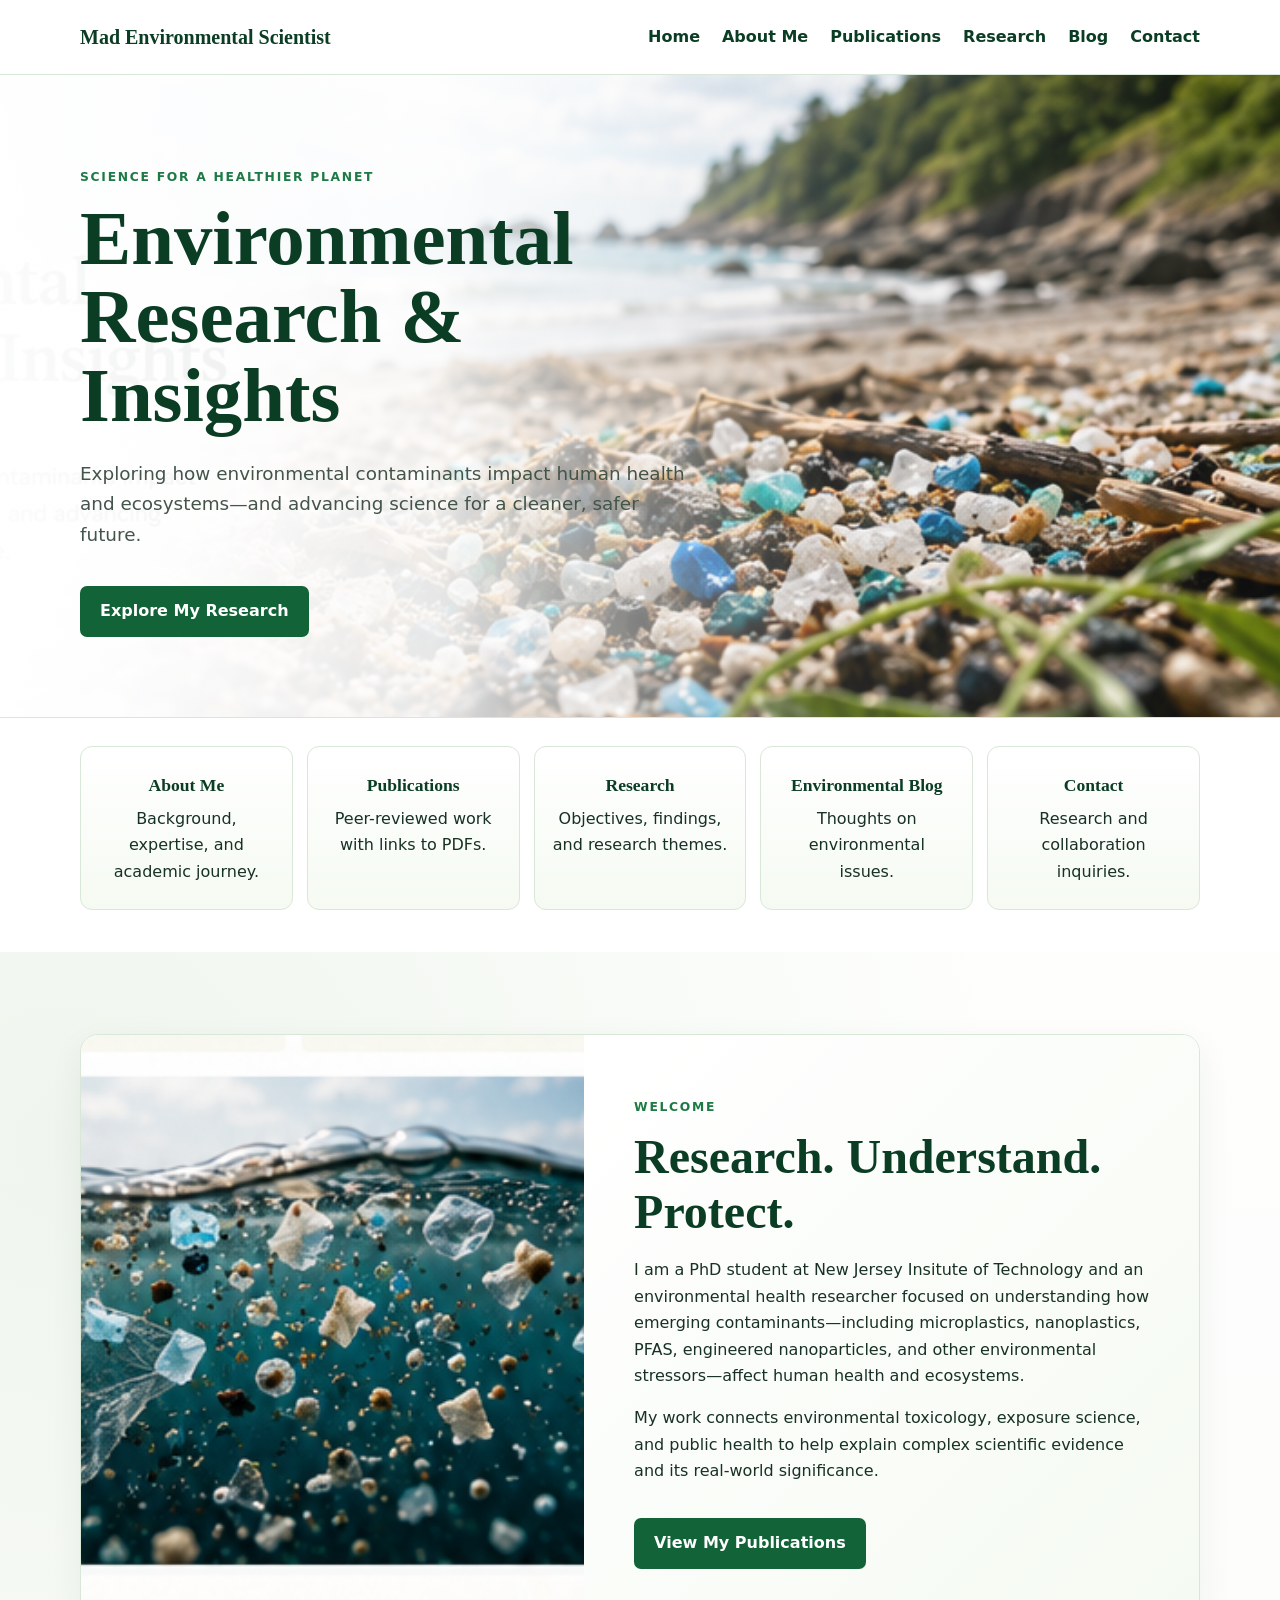
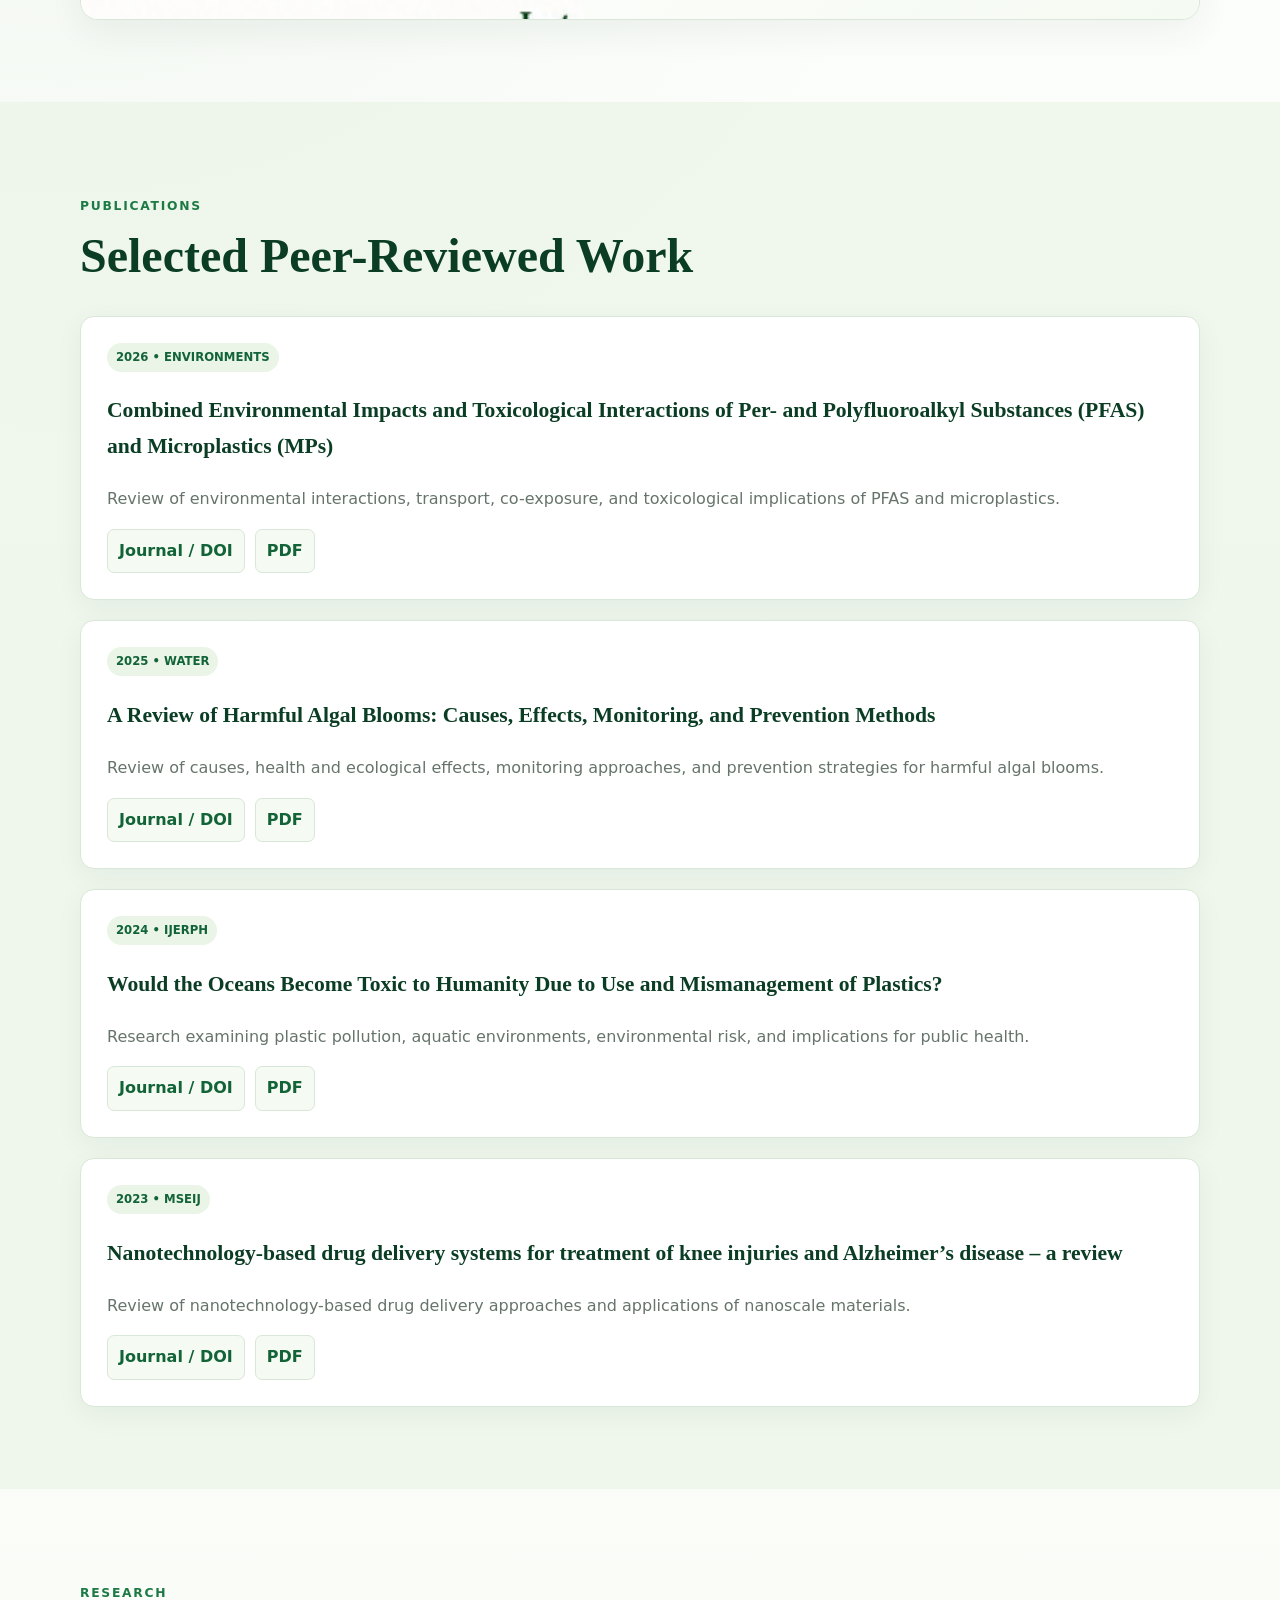
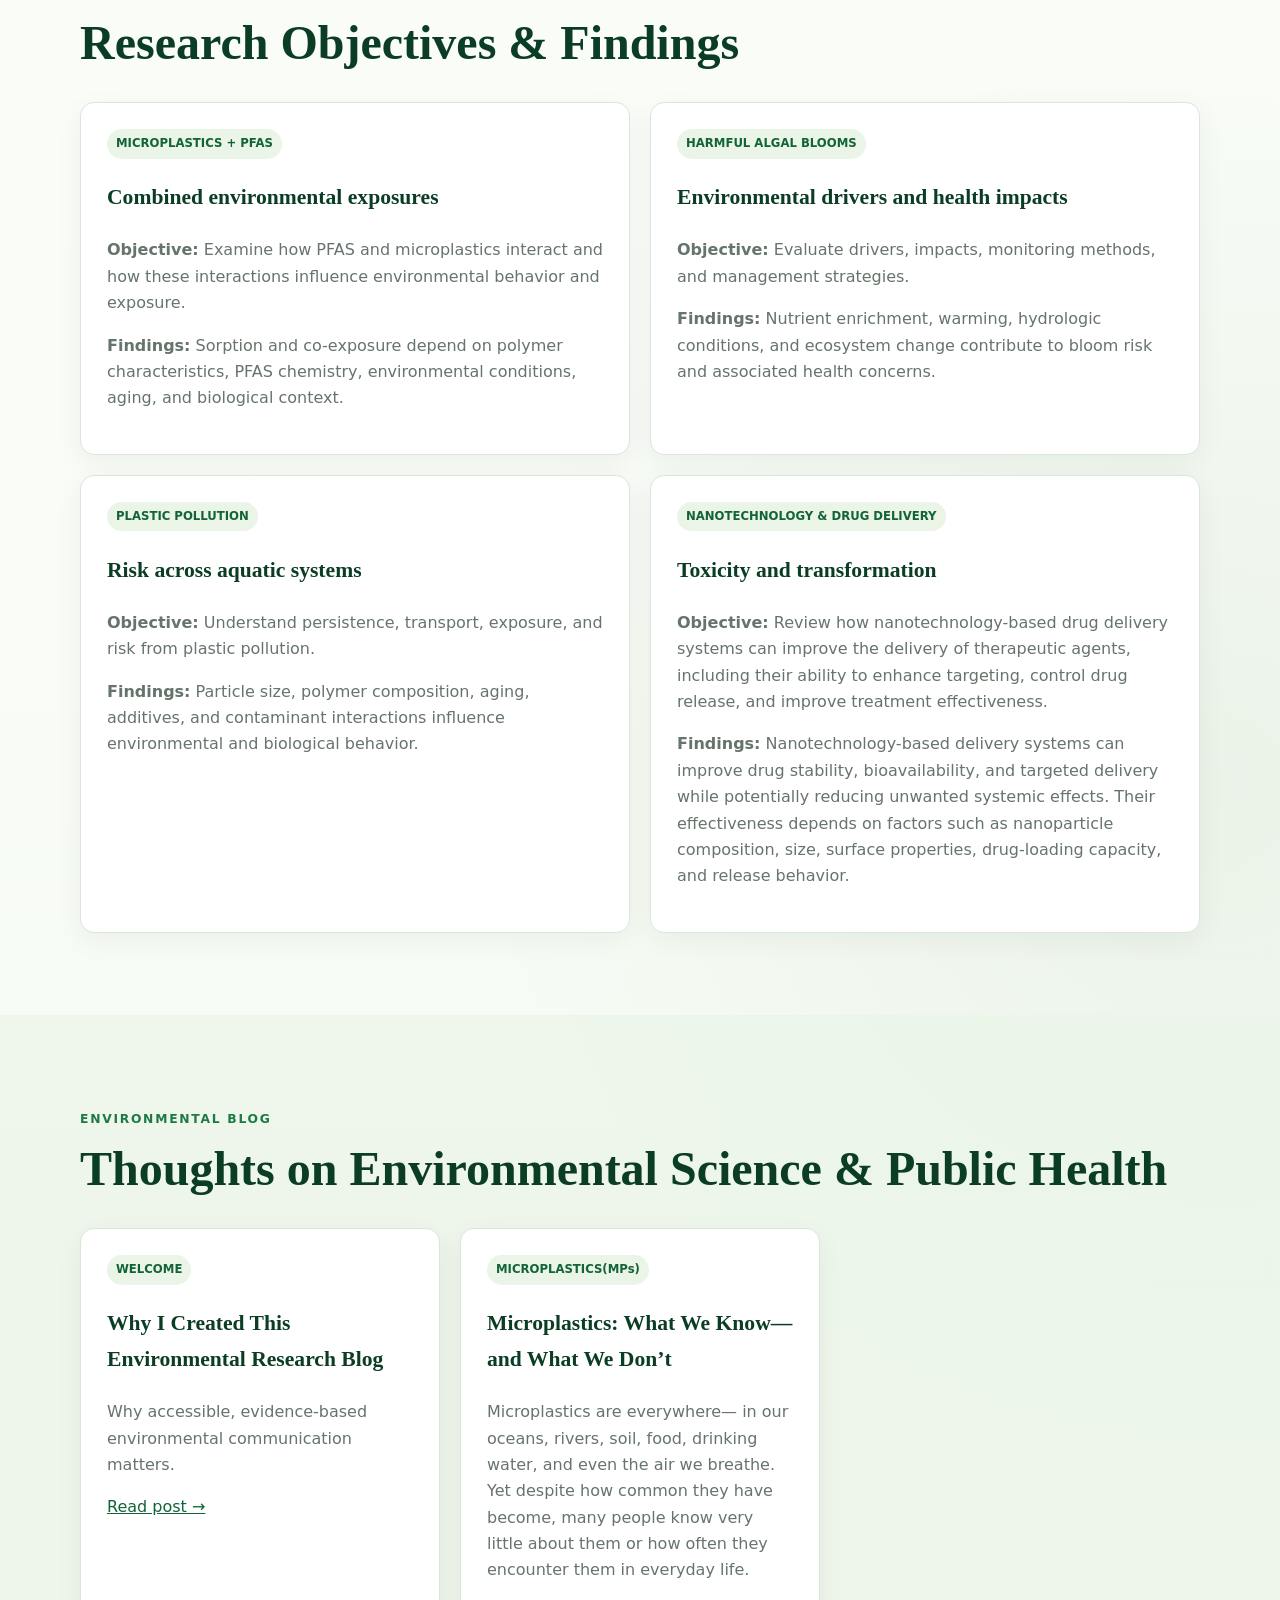
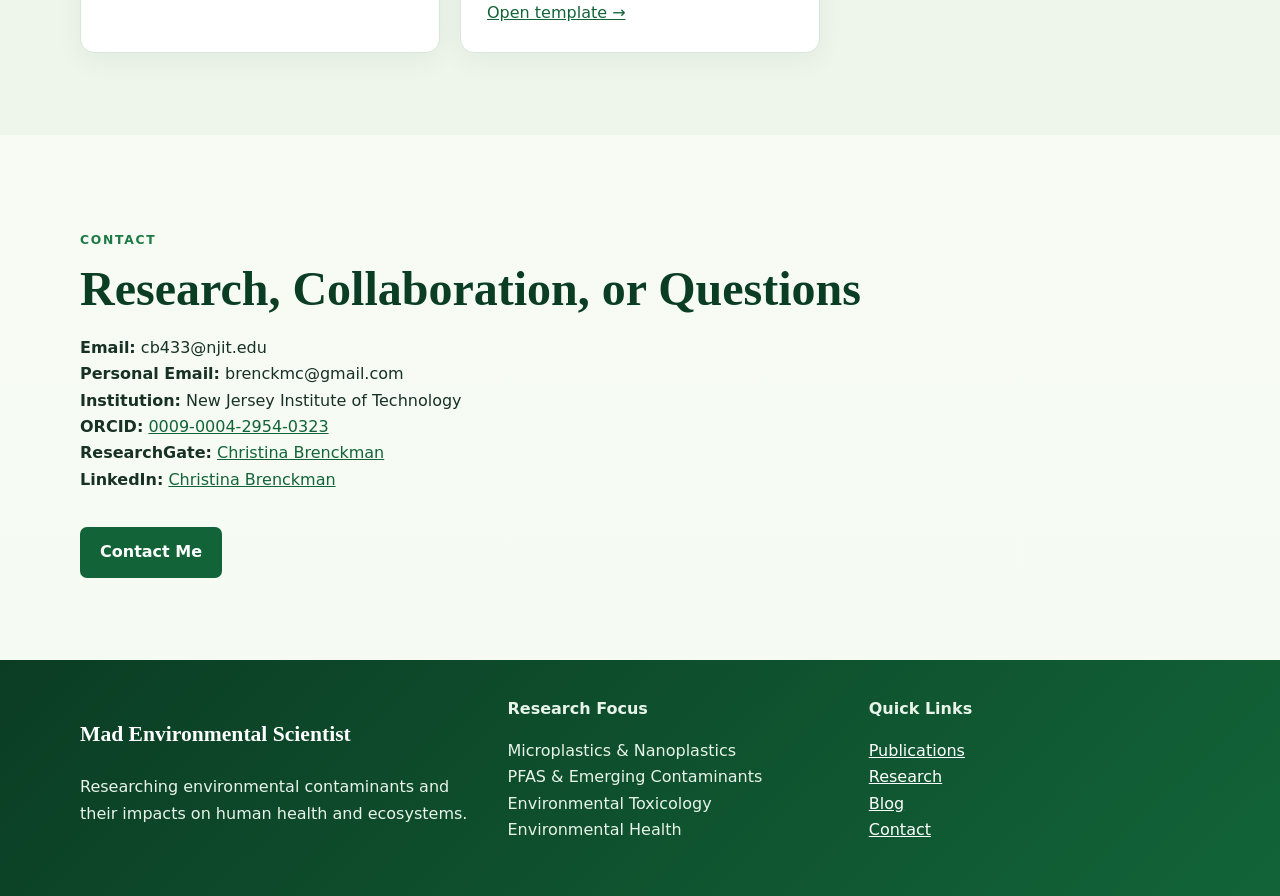
==== index.html @ 5503e29e "Update index.html" ====
<!doctype html><html lang="en"><head><meta charset="utf-8"><meta name="viewport" content="width=device-width,initial-scale=1"><title>Christina M. Brenckman | Mad Environmental Scientist</title><meta name="description" content="Environmental health research, publications, and writing by Christina M. Brenckman."><link rel="stylesheet" href="style.css"></head><body><header class="site-header"><div class="container nav-wrap"><a class="logo" href="index.html">Mad Environmental Scientist</a><nav><a href="#home">Home</a><a href="#about">About Me</a><a href="#publications">Publications</a><a href="#research">Research</a><a href="#blog">Blog</a><a href="#contact">Contact</a></nav></div></header><main><section id="home" class="hero"><div class="container"><div class="hero-copy"><p class="eyebrow">SCIENCE FOR A HEALTHIER PLANET</p><h1>Environmental Research & Insights</h1><p class="lead">Exploring how environmental contaminants impact human health and ecosystems—and advancing science for a cleaner, safer future.</p><a class="btn" href="#research">Explore My Research</a></div></div></section><section class="quick"><div class="container quick-grid"><a class="quick-card" href="#about"><strong>About Me</strong>Background, expertise, and academic journey.</a><a class="quick-card" href="#publications"><strong>Publications</strong>Peer-reviewed work with links to PDFs.</a><a class="quick-card" href="#research"><strong>Research</strong>Objectives, findings, and research themes.</a><a class="quick-card" href="#blog"><strong>Environmental Blog</strong>Thoughts on environmental issues.</a><a class="quick-card" href="#contact"><strong>Contact</strong>Research and collaboration inquiries.</a></div></section><section id="about" class="section"><div class="container"><div class="about-grid"><div class="micro-img" aria-label="Microplastics suspended in water"></div><div class="about-copy"><p class="label">WELCOME</p><h2>Research. Understand. Protect.</h2><p>I am a PhD student at New Jersey Insitute of Technology and an environmental health researcher focused on understanding how emerging contaminants—including microplastics, nanoplastics, PFAS, engineered nanoparticles, and other environmental stressors—affect human health and ecosystems.</p><p>My work connects environmental toxicology, exposure science, and public health to help explain complex scientific evidence and its real-world significance.</p><a class="btn" href="#publications">View My Publications</a></div></div></div></section><section id="publications" class="section alt"><div class="container"><p class="label">PUBLICATIONS</p><h2>Selected Peer-Reviewed Work</h2><div class="pub-list"><div class="card"><span class="pill">2026 • ENVIRONMENTS</span><h3>Combined Environmental Impacts and Toxicological Interactions of Per- and Polyfluoroalkyl Substances (PFAS) and Microplastics (MPs)</h3><p>Review of environmental interactions, transport, co-exposure, and toxicological implications of PFAS and microplastics.</p><div class="links"><a href="https://doi.org/10.3390/environments13010038" target="_blank">Journal / DOI</a><a href="pdfs/pfas-microplastics-review.pdf">PDF</a></div></div><div class="card"><span class="pill">2025 • WATER</span><h3>A Review of Harmful Algal Blooms: Causes, Effects, Monitoring, and Prevention Methods</h3><p>Review of causes, health and ecological effects, monitoring approaches, and prevention strategies for harmful algal blooms.</p><div class="links"><a href="https://doi.org/10.3390/w17131980" target="_blank">Journal / DOI</a><a href="pdfs/harmful-algal-blooms-review.pdf">PDF</a></div></div><div class="card"><span class="pill">2024 • IJERPH</span><h3>Would the Oceans Become Toxic to Humanity Due to Use and Mismanagement of Plastics?</h3><p>Research examining plastic pollution, aquatic environments, environmental risk, and implications for public health.</p><div class="links"><a href="https://doi.org/10.3390/ijerph22010017" target="_blank">Journal / DOI</a><a href="pdfs/plastics-ocean-risk.pdf">PDF</a></div></div><div class="card"><span class="pill">2023 • MSEIJ</span><h3>Nanotechnology-based drug delivery systems for treatment of knee injuries and Alzheimer’s disease – a review</h3><p>Review of nanotechnology-based drug delivery approaches and applications of nanoscale materials.</p><div class="links"><a href="https://doi.org/10.15406/mseij.2023.07.00220" target="_blank">Journal / DOI</a><a href="pdfs/nanotechnology-drug-delivery-review.pdf">PDF</a></div></div></div></div></section><section id="research" class="section"><div class="container"><p class="label">RESEARCH</p><h2>Research Objectives & Findings</h2><div class="research-grid"><div class="card"><span class="pill">MICROPLASTICS + PFAS</span><h3>Combined environmental exposures</h3><p><strong>Objective:</strong> Examine how PFAS and microplastics interact and how these interactions influence environmental behavior and exposure.</p><p><strong>Findings:</strong> Sorption and co-exposure depend on polymer characteristics, PFAS chemistry, environmental conditions, aging, and biological context.</p></div><div class="card"><span class="pill">HARMFUL ALGAL BLOOMS</span><h3>Environmental drivers and health impacts</h3><p><strong>Objective:</strong> Evaluate drivers, impacts, monitoring methods, and management strategies.</p><p><strong>Findings:</strong> Nutrient enrichment, warming, hydrologic conditions, and ecosystem change contribute to bloom risk and associated health concerns.</p></div><div class="card"><span class="pill">PLASTIC POLLUTION</span><h3>Risk across aquatic systems</h3><p><strong>Objective:</strong> Understand persistence, transport, exposure, and risk from plastic pollution.</p><p><strong>Findings:</strong> Particle size, polymer composition, aging, additives, and contaminant interactions influence environmental and biological behavior.</p></div><div class="card"><span class="pill">NANOTECHNOLOGY & DRUG DELIVERY</span><h3>Toxicity and transformation</h3><p><strong>Objective:</strong> Review how nanotechnology-based drug delivery systems can improve the delivery of therapeutic agents, including their ability to enhance targeting, control drug release, and improve treatment effectiveness.</p><p><strong>Findings:</strong> Nanotechnology-based delivery systems can improve drug stability, bioavailability, and targeted delivery while potentially reducing unwanted systemic effects. Their effectiveness depends on factors such as nanoparticle composition, size, surface properties, drug-loading capacity, and release behavior.</p></div></div></div></section><section id="blog" class="section alt"><div class="container"><p class="label">ENVIRONMENTAL BLOG</p><h2>Thoughts on Environmental Science & Public Health</h2><div class="blog-grid"><div class="card"><span class="pill">WELCOME</span><h3>Why I Created This Environmental Research Blog</h3><p>Why accessible, evidence-based environmental communication matters.</p><a href="blog/why-i-created-this-blog.html">Read post →</a></div><div class="card"><span class="pill">MICROPLASTICS(MPs)</span><h3>Microplastics: What We Know—and What We Don’t</h3><p>Microplastics are everywhere— in our oceans, rivers, soil, food, drinking water, and even the air we breathe. Yet despite how common they have become, many people know very little about them or how often they encounter them in everyday life.</p><a href="blog/post-template.html">Open template →</a></div></div></div></section><section id="contact" class="section"><div class="container"><p class="label">CONTACT</p><h2>Research, Collaboration, or Questions</h2><p><strong>Email:</strong> cb433@njit.edu<br><strong>Personal Email:</strong> brenckmc@gmail.com<br><strong>Institution:</strong> New Jersey Institute of Technology<br><strong>ORCID:</strong> <a href="https://orcid.org/0009-0004-2954-0323" target="_blank">0009-0004-2954-0323</a><br><strong>ResearchGate:</strong> <a href="https://www.researchgate.net/profile/Christina_Brenckman?ev=hdr_xprf" target="_blank">Christina Brenckman</a><br><strong>LinkedIn:</strong> <a href="https://www.linkedin.com/in/christina-brenckman/" target="_blank">Christina Brenckman</a></p><a class="btn" href="mailto:brenckmc@gmail.com">Contact Me</a></div></section></main><footer><div class="container footer-grid"><div><h3 style="color:white">Mad Environmental Scientist</h3><p>Researching environmental contaminants and their impacts on human health and ecosystems.</p></div><div><strong>Research Focus</strong><p>Microplastics & Nanoplastics<br>PFAS & Emerging Contaminants<br>Environmental Toxicology<br>Environmental Health</p></div><div><strong>Quick Links</strong><p><a href="#publications">Publications</a><br><a href="#research">Research</a><br><a href="#blog">Blog</a><br><a href="#contact">Contact</a></p></div></div></footer></body></html>
---- style.css ----
*{box-sizing:border-box}:root{--g950:#0b3d24;--g900:#0d4f2d;--g800:#126438;--g700:#1d7a45;--g100:#eaf4e7;--g50:#f5faf2;--text:#183125;--muted:#66746b;--line:#d9e7d8}html{scroll-behavior:smooth}body{margin:0;color:var(--text);font-family:Inter,system-ui,-apple-system,"Segoe UI",sans-serif;line-height:1.65;background:radial-gradient(circle at 5% 20%,rgba(76,139,72,.08),transparent 20%),radial-gradient(circle at 95% 70%,rgba(76,139,72,.08),transparent 18%),linear-gradient(180deg,#fff,var(--g50))}a{color:var(--g800)}.container{width:min(1120px,calc(100% - 40px));margin:0 auto}.site-header{position:sticky;top:0;z-index:10;background:rgba(255,255,255,.95);border-bottom:1px solid var(--line);backdrop-filter:blur(10px)}.nav-wrap{min-height:74px;display:flex;align-items:center;justify-content:space-between;gap:24px}.logo{font-family:Georgia,serif;color:var(--g950);text-decoration:none;font-weight:700;font-size:1.25rem}nav{display:flex;gap:22px;flex-wrap:wrap}nav a{text-decoration:none;color:var(--g950);font-weight:650}.hero{min-height:590px;display:flex;align-items:center;background:linear-gradient(90deg,rgba(255,255,255,.98) 0%,rgba(255,255,255,.90) 34%,rgba(255,255,255,.15) 64%,rgba(255,255,255,.05) 100%),url("assets/microplastics-beach.png") center/cover no-repeat;border-bottom:1px solid var(--line)}.hero-copy{max-width:610px;padding:80px 0}.eyebrow,.label{font-size:.77rem;letter-spacing:.14em;font-weight:800;color:var(--g700)}h1,h2,h3{font-family:Georgia,"Times New Roman",serif;color:var(--g950)}h1{font-size:clamp(3rem,6vw,5.4rem);line-height:1.02;margin:10px 0 24px}h2{font-size:clamp(2rem,4vw,3rem);line-height:1.14;margin:8px 0 18px}h3{font-size:1.35rem}.lead{font-size:1.15rem;color:#435449;max-width:650px}.btn{display:inline-block;margin-top:18px;padding:12px 20px;border-radius:7px;background:var(--g800);color:#fff;text-decoration:none;font-weight:750}.quick{padding:28px 0 42px;background:#fff}.quick-grid{display:grid;grid-template-columns:repeat(5,1fr);gap:14px}.quick-card{padding:24px 18px;text-align:center;background:linear-gradient(180deg,#fff,var(--g50));border:1px solid var(--line);border-radius:12px;text-decoration:none;color:var(--text)}.quick-card strong{display:block;color:var(--g950);font-family:Georgia,serif;font-size:1.1rem;margin-bottom:6px}.section{padding:82px 0}.about-grid{display:grid;grid-template-columns:.9fr 1.1fr;background:#fff;border:1px solid var(--line);border-radius:18px;overflow:hidden;box-shadow:0 12px 35px rgba(24,49,37,.06)}.micro-img{min-height:430px;background:url("assets/microplastics-water.png") center/cover no-repeat}.about-copy{padding:50px;background:linear-gradient(135deg,#fff,var(--g50))}.pub-list,.research-grid,.blog-grid{display:grid;gap:20px;margin-top:32px}.research-grid{grid-template-columns:repeat(2,1fr)}.blog-grid{grid-template-columns:repeat(3,1fr)}.card{background:#fff;border:1px solid var(--line);border-radius:14px;padding:26px;box-shadow:0 8px 28px rgba(24,49,37,.05)}.card p{color:var(--muted)}.pill{display:inline-block;background:var(--g100);color:var(--g800);padding:5px 9px;border-radius:999px;font-weight:800;font-size:.73rem}.links{display:flex;gap:10px;flex-wrap:wrap;margin-top:14px}.links a{border:1px solid var(--line);padding:8px 11px;border-radius:7px;text-decoration:none;font-weight:700;background:var(--g50)}.alt{background:rgba(234,244,231,.65)}.note{padding:18px 20px;background:#fff;border:1px solid var(--line);border-left:4px solid var(--g700);border-radius:9px;margin-top:24px}footer{background:linear-gradient(135deg,var(--g950),var(--g800));color:#e8f4e9;padding:36px 0}footer a{color:#fff}.footer-grid{display:grid;grid-template-columns:1.2fr 1fr 1fr;gap:30px}.article{padding:75px 0;min-height:70vh}.article .container{max-width:800px}.article h1{font-size:clamp(2.7rem,5vw,4.5rem)}.article h2{font-size:1.8rem;margin-top:36px}@media(max-width:900px){.quick-grid{grid-template-columns:1fr 1fr}.about-grid,.research-grid,.blog-grid,.footer-grid{grid-template-columns:1fr}.micro-img{min-height:320px}}@media(max-width:620px){.nav-wrap{flex-direction:column;padding:14px 0}nav{justify-content:center;gap:13px}.hero{min-height:520px;background-position:62% center}.quick-grid{grid-template-columns:1fr}.about-copy{padding:30px}}
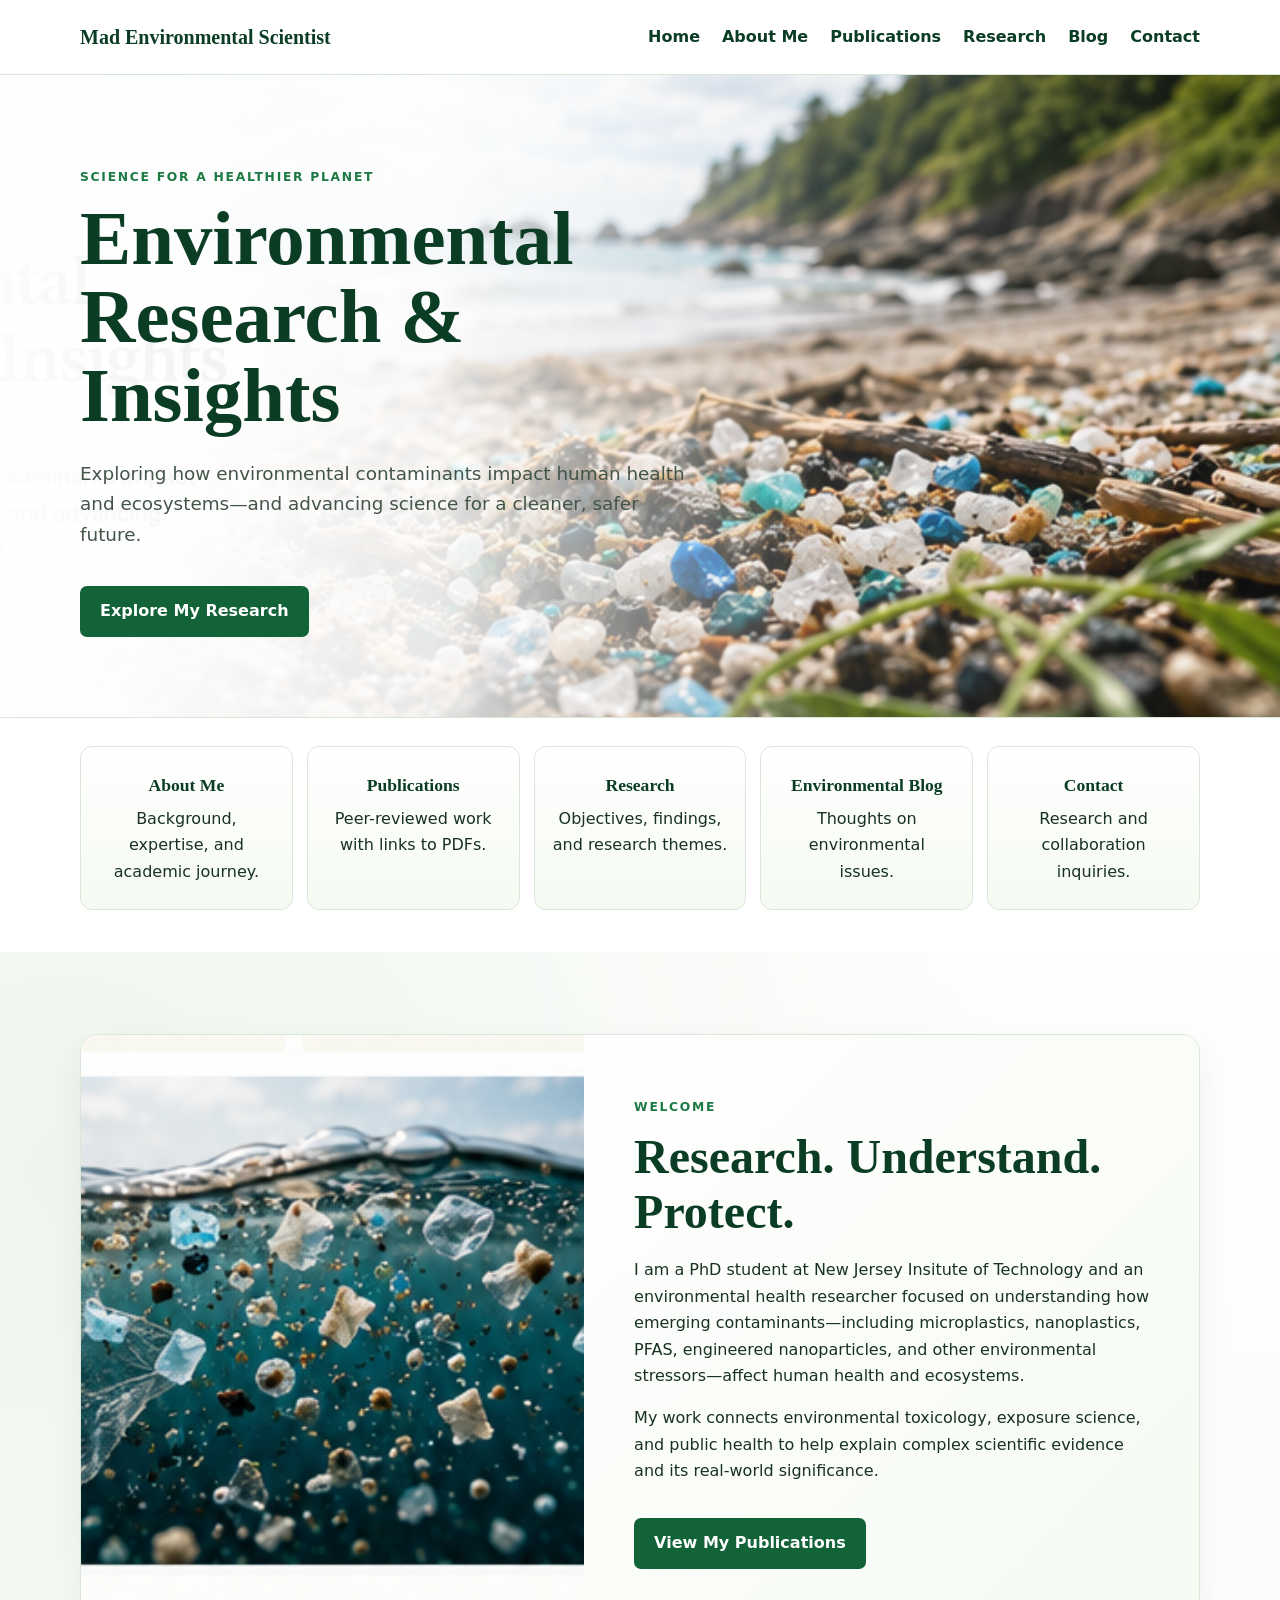
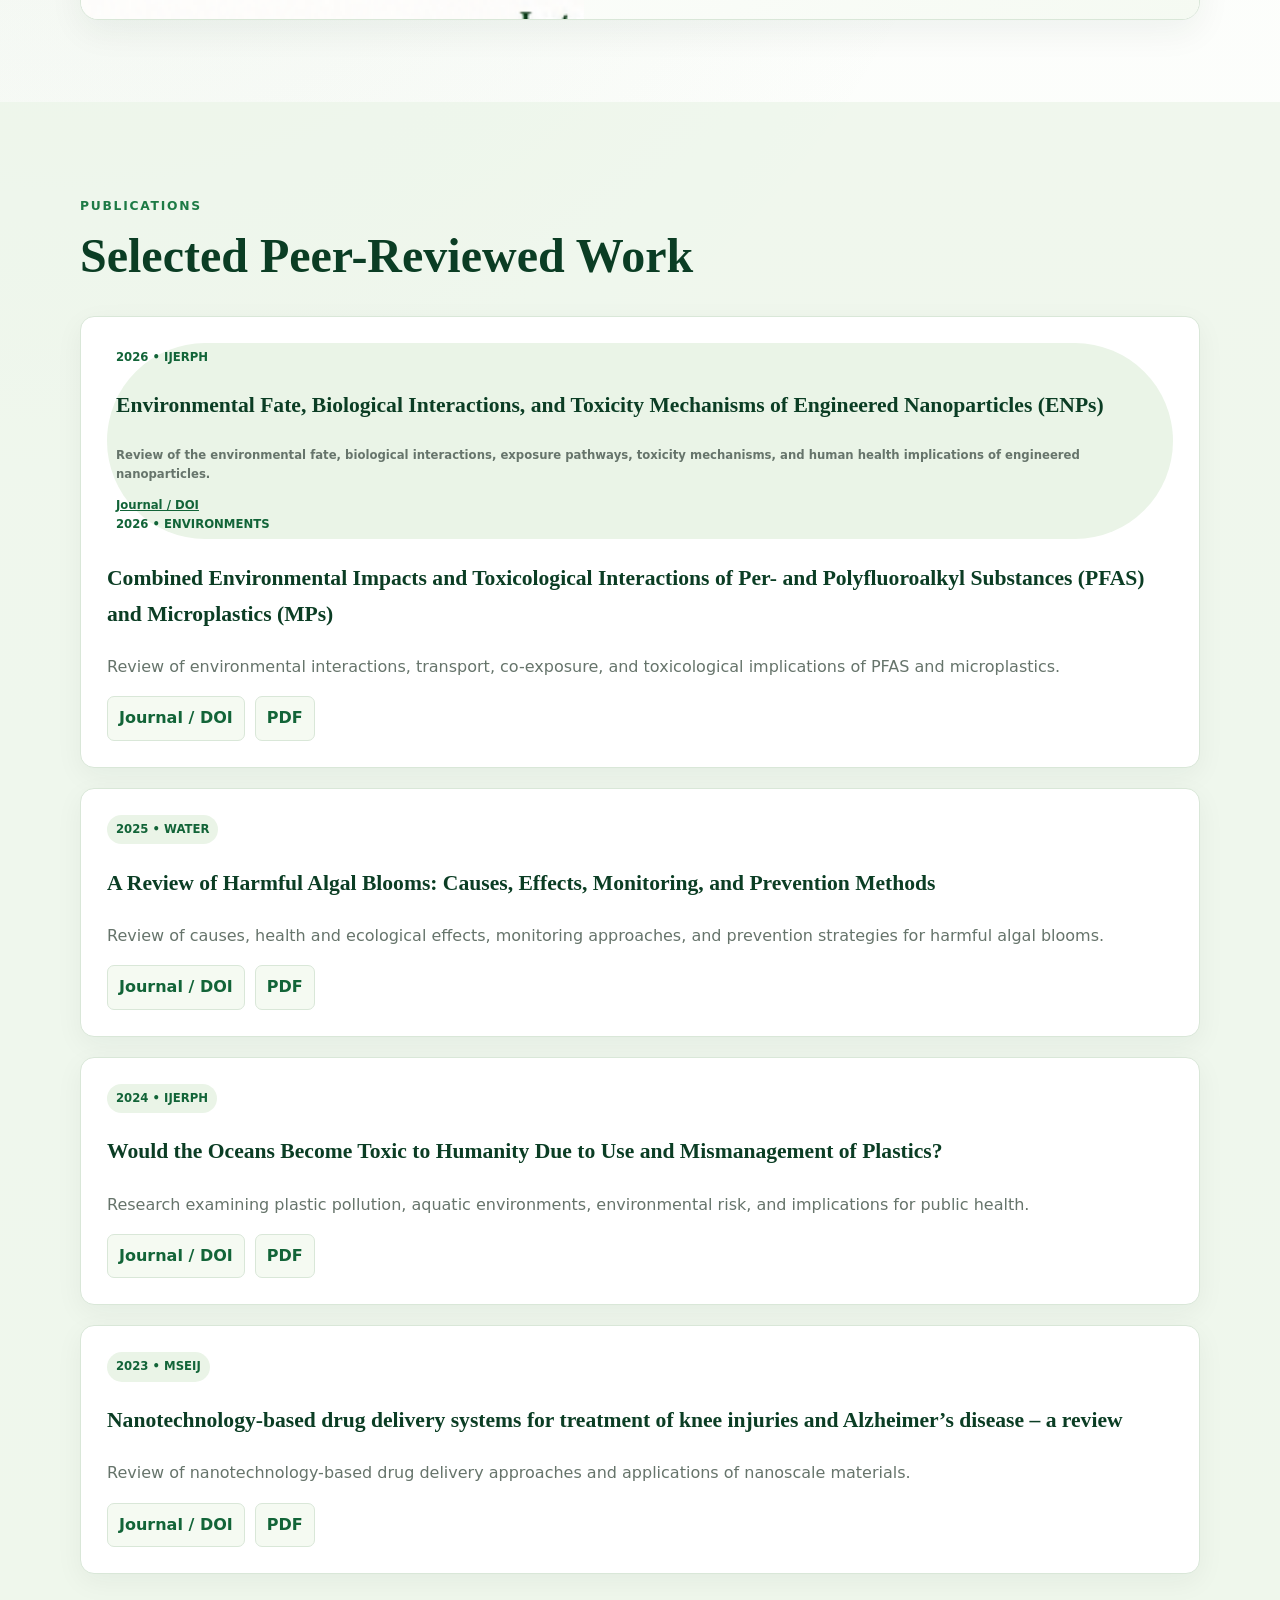
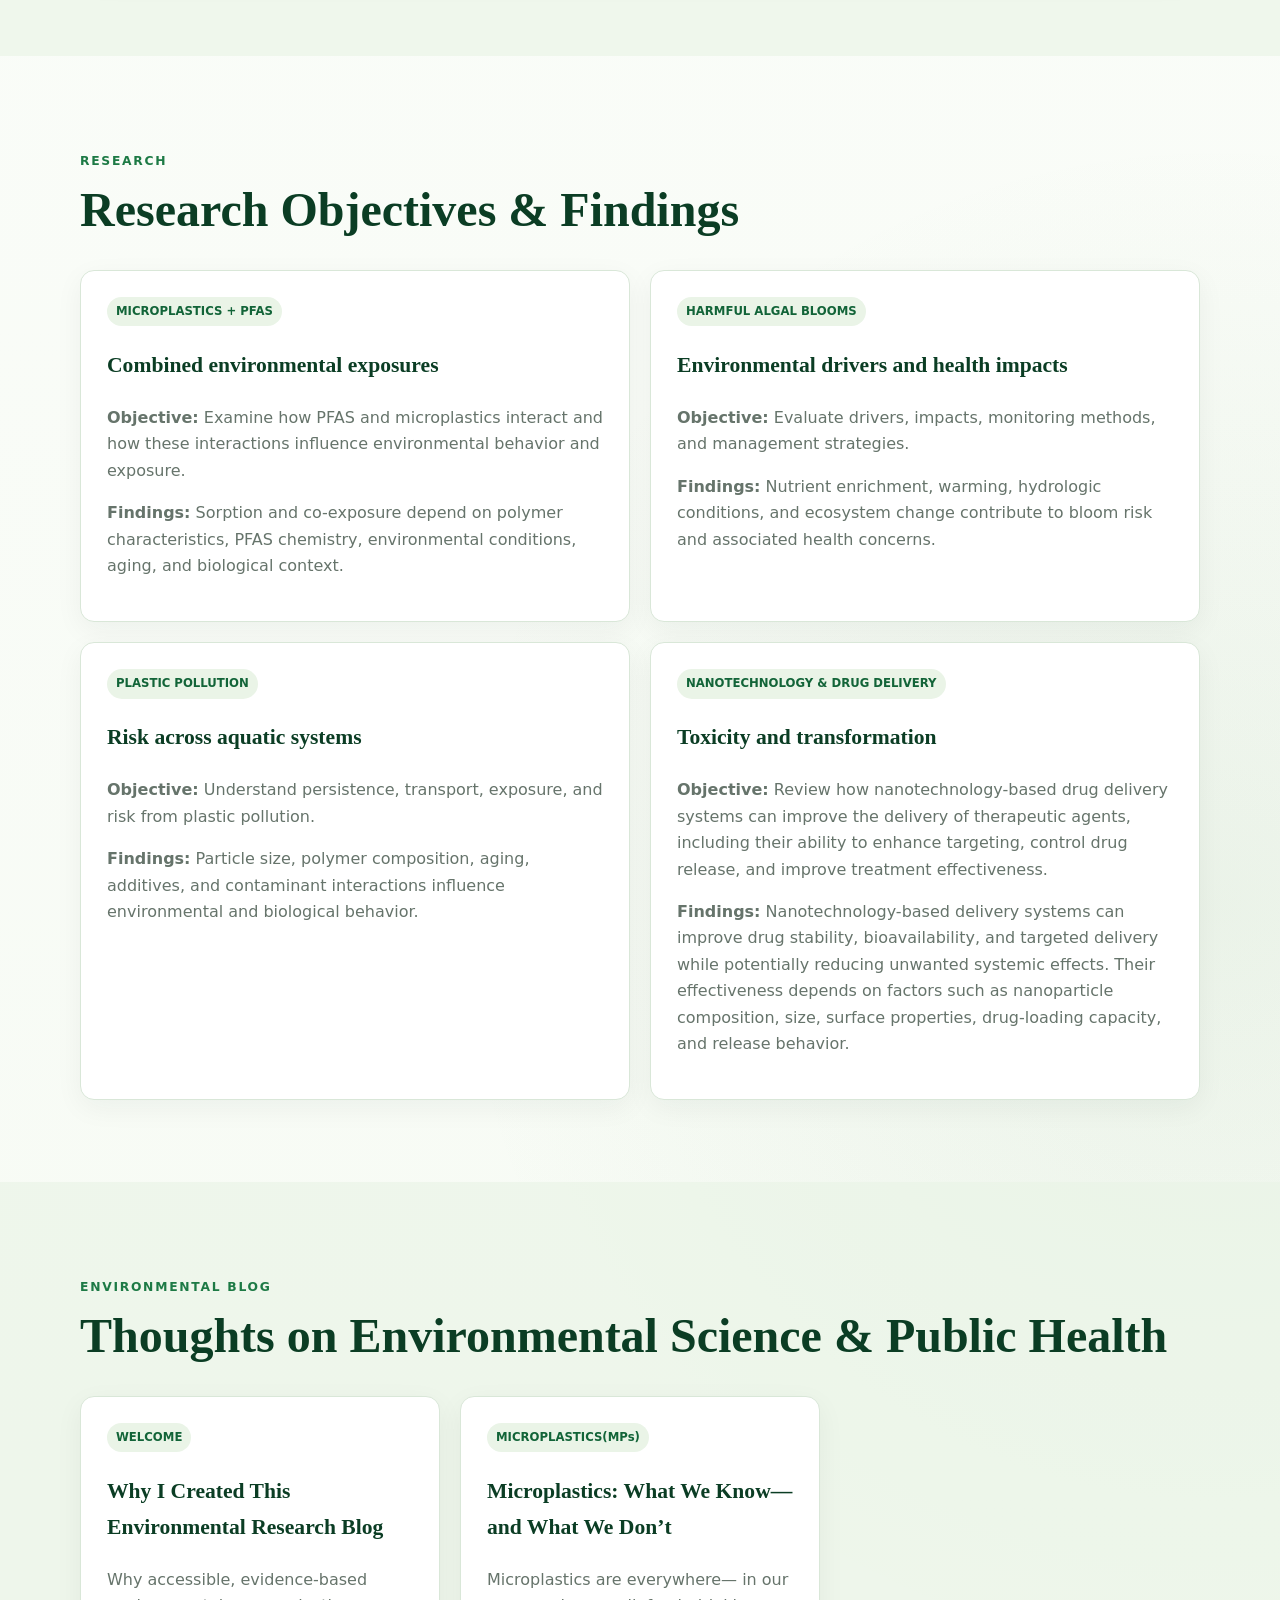
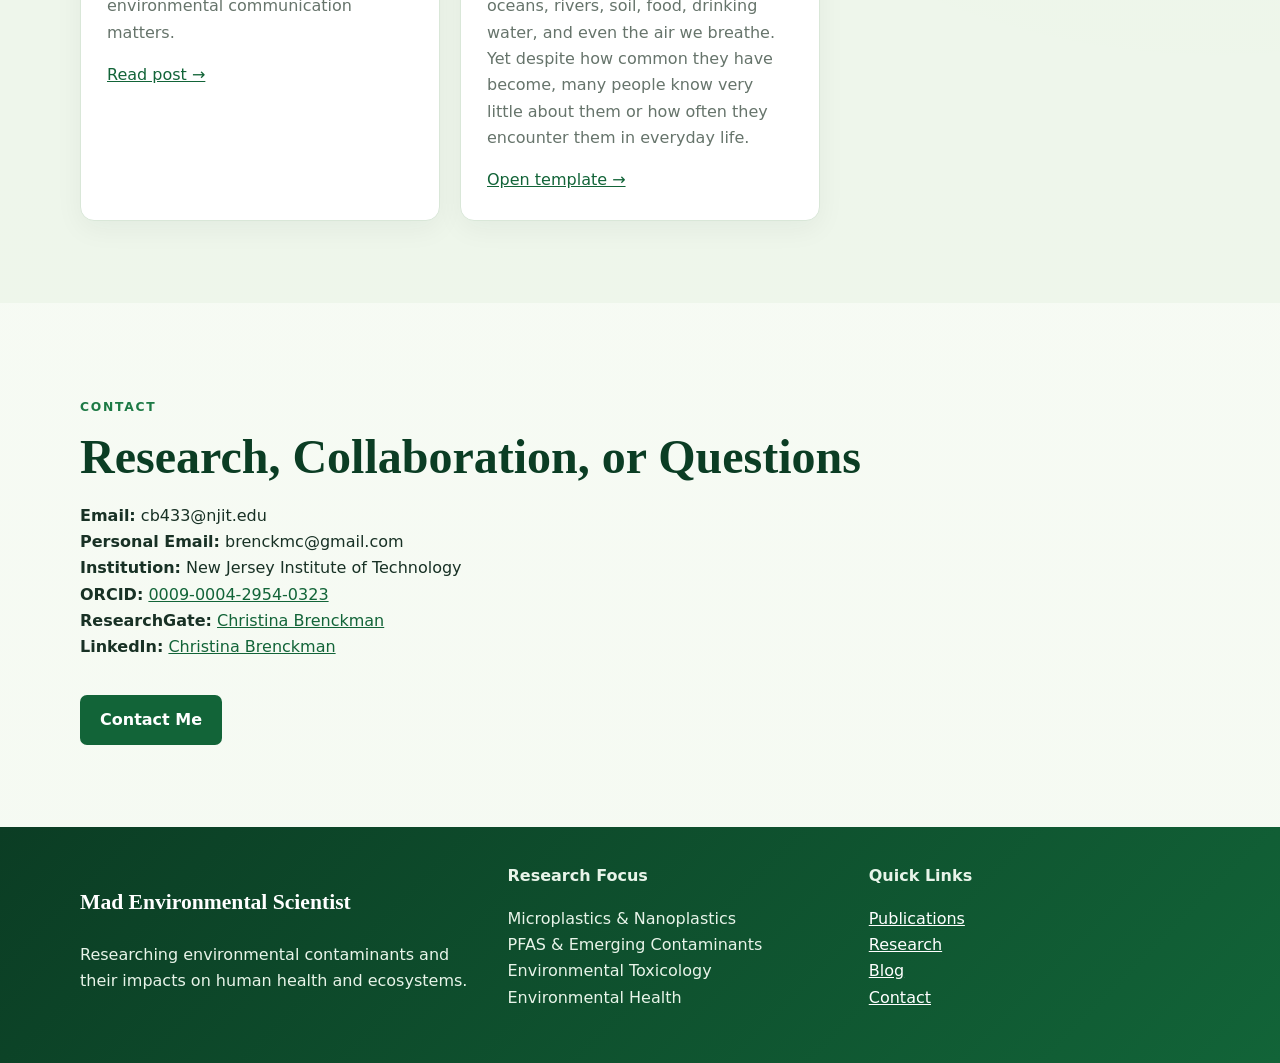
==== commit db0c55ce: "Update index.html" ====
--- a/index.html
+++ b/index.html
@@ -1 +1,16 @@
-<!doctype html><html lang="en"><head><meta charset="utf-8"><meta name="viewport" content="width=device-width,initial-scale=1"><title>Christina M. Brenckman | Mad Environmental Scientist</title><meta name="description" content="Environmental health research, publications, and writing by Christina M. Brenckman."><link rel="stylesheet" href="style.css"></head><body><header class="site-header"><div class="container nav-wrap"><a class="logo" href="index.html">Mad Environmental Scientist</a><nav><a href="#home">Home</a><a href="#about">About Me</a><a href="#publications">Publications</a><a href="#research">Research</a><a href="#blog">Blog</a><a href="#contact">Contact</a></nav></div></header><main><section id="home" class="hero"><div class="container"><div class="hero-copy"><p class="eyebrow">SCIENCE FOR A HEALTHIER PLANET</p><h1>Environmental Research & Insights</h1><p class="lead">Exploring how environmental contaminants impact human health and ecosystems—and advancing science for a cleaner, safer future.</p><a class="btn" href="#research">Explore My Research</a></div></div></section><section class="quick"><div class="container quick-grid"><a class="quick-card" href="#about"><strong>About Me</strong>Background, expertise, and academic journey.</a><a class="quick-card" href="#publications"><strong>Publications</strong>Peer-reviewed work with links to PDFs.</a><a class="quick-card" href="#research"><strong>Research</strong>Objectives, findings, and research themes.</a><a class="quick-card" href="#blog"><strong>Environmental Blog</strong>Thoughts on environmental issues.</a><a class="quick-card" href="#contact"><strong>Contact</strong>Research and collaboration inquiries.</a></div></section><section id="about" class="section"><div class="container"><div class="about-grid"><div class="micro-img" aria-label="Microplastics suspended in water"></div><div class="about-copy"><p class="label">WELCOME</p><h2>Research. Understand. Protect.</h2><p>I am a PhD student at New Jersey Insitute of Technology and an environmental health researcher focused on understanding how emerging contaminants—including microplastics, nanoplastics, PFAS, engineered nanoparticles, and other environmental stressors—affect human health and ecosystems.</p><p>My work connects environmental toxicology, exposure science, and public health to help explain complex scientific evidence and its real-world significance.</p><a class="btn" href="#publications">View My Publications</a></div></div></div></section><section id="publications" class="section alt"><div class="container"><p class="label">PUBLICATIONS</p><h2>Selected Peer-Reviewed Work</h2><div class="pub-list"><div class="card"><span class="pill">2026 • ENVIRONMENTS</span><h3>Combined Environmental Impacts and Toxicological Interactions of Per- and Polyfluoroalkyl Substances (PFAS) and Microplastics (MPs)</h3><p>Review of environmental interactions, transport, co-exposure, and toxicological implications of PFAS and microplastics.</p><div class="links"><a href="https://doi.org/10.3390/environments13010038" target="_blank">Journal / DOI</a><a href="pdfs/pfas-microplastics-review.pdf">PDF</a></div></div><div class="card"><span class="pill">2025 • WATER</span><h3>A Review of Harmful Algal Blooms: Causes, Effects, Monitoring, and Prevention Methods</h3><p>Review of causes, health and ecological effects, monitoring approaches, and prevention strategies for harmful algal blooms.</p><div class="links"><a href="https://doi.org/10.3390/w17131980" target="_blank">Journal / DOI</a><a href="pdfs/harmful-algal-blooms-review.pdf">PDF</a></div></div><div class="card"><span class="pill">2024 • IJERPH</span><h3>Would the Oceans Become Toxic to Humanity Due to Use and Mismanagement of Plastics?</h3><p>Research examining plastic pollution, aquatic environments, environmental risk, and implications for public health.</p><div class="links"><a href="https://doi.org/10.3390/ijerph22010017" target="_blank">Journal / DOI</a><a href="pdfs/plastics-ocean-risk.pdf">PDF</a></div></div><div class="card"><span class="pill">2023 • MSEIJ</span><h3>Nanotechnology-based drug delivery systems for treatment of knee injuries and Alzheimer’s disease – a review</h3><p>Review of nanotechnology-based drug delivery approaches and applications of nanoscale materials.</p><div class="links"><a href="https://doi.org/10.15406/mseij.2023.07.00220" target="_blank">Journal / DOI</a><a href="pdfs/nanotechnology-drug-delivery-review.pdf">PDF</a></div></div></div></div></section><section id="research" class="section"><div class="container"><p class="label">RESEARCH</p><h2>Research Objectives & Findings</h2><div class="research-grid"><div class="card"><span class="pill">MICROPLASTICS + PFAS</span><h3>Combined environmental exposures</h3><p><strong>Objective:</strong> Examine how PFAS and microplastics interact and how these interactions influence environmental behavior and exposure.</p><p><strong>Findings:</strong> Sorption and co-exposure depend on polymer characteristics, PFAS chemistry, environmental conditions, aging, and biological context.</p></div><div class="card"><span class="pill">HARMFUL ALGAL BLOOMS</span><h3>Environmental drivers and health impacts</h3><p><strong>Objective:</strong> Evaluate drivers, impacts, monitoring methods, and management strategies.</p><p><strong>Findings:</strong> Nutrient enrichment, warming, hydrologic conditions, and ecosystem change contribute to bloom risk and associated health concerns.</p></div><div class="card"><span class="pill">PLASTIC POLLUTION</span><h3>Risk across aquatic systems</h3><p><strong>Objective:</strong> Understand persistence, transport, exposure, and risk from plastic pollution.</p><p><strong>Findings:</strong> Particle size, polymer composition, aging, additives, and contaminant interactions influence environmental and biological behavior.</p></div><div class="card"><span class="pill">NANOTECHNOLOGY & DRUG DELIVERY</span><h3>Toxicity and transformation</h3><p><strong>Objective:</strong> Review how nanotechnology-based drug delivery systems can improve the delivery of therapeutic agents, including their ability to enhance targeting, control drug release, and improve treatment effectiveness.</p><p><strong>Findings:</strong> Nanotechnology-based delivery systems can improve drug stability, bioavailability, and targeted delivery while potentially reducing unwanted systemic effects. Their effectiveness depends on factors such as nanoparticle composition, size, surface properties, drug-loading capacity, and release behavior.</p></div></div></div></section><section id="blog" class="section alt"><div class="container"><p class="label">ENVIRONMENTAL BLOG</p><h2>Thoughts on Environmental Science & Public Health</h2><div class="blog-grid"><div class="card"><span class="pill">WELCOME</span><h3>Why I Created This Environmental Research Blog</h3><p>Why accessible, evidence-based environmental communication matters.</p><a href="blog/why-i-created-this-blog.html">Read post →</a></div><div class="card"><span class="pill">MICROPLASTICS(MPs)</span><h3>Microplastics: What We Know—and What We Don’t</h3><p>Microplastics are everywhere— in our oceans, rivers, soil, food, drinking water, and even the air we breathe. Yet despite how common they have become, many people know very little about them or how often they encounter them in everyday life.</p><a href="blog/post-template.html">Open template →</a></div></div></div></section><section id="contact" class="section"><div class="container"><p class="label">CONTACT</p><h2>Research, Collaboration, or Questions</h2><p><strong>Email:</strong> cb433@njit.edu<br><strong>Personal Email:</strong> brenckmc@gmail.com<br><strong>Institution:</strong> New Jersey Institute of Technology<br><strong>ORCID:</strong> <a href="https://orcid.org/0009-0004-2954-0323" target="_blank">0009-0004-2954-0323</a><br><strong>ResearchGate:</strong> <a href="https://www.researchgate.net/profile/Christina_Brenckman?ev=hdr_xprf" target="_blank">Christina Brenckman</a><br><strong>LinkedIn:</strong> <a href="https://www.linkedin.com/in/christina-brenckman/" target="_blank">Christina Brenckman</a></p><a class="btn" href="mailto:brenckmc@gmail.com">Contact Me</a></div></section></main><footer><div class="container footer-grid"><div><h3 style="color:white">Mad Environmental Scientist</h3><p>Researching environmental contaminants and their impacts on human health and ecosystems.</p></div><div><strong>Research Focus</strong><p>Microplastics & Nanoplastics<br>PFAS & Emerging Contaminants<br>Environmental Toxicology<br>Environmental Health</p></div><div><strong>Quick Links</strong><p><a href="#publications">Publications</a><br><a href="#research">Research</a><br><a href="#blog">Blog</a><br><a href="#contact">Contact</a></p></div></div></footer></body></html>
+<!doctype html><html lang="en"><head><meta charset="utf-8"><meta name="viewport" content="width=device-width,initial-scale=1"><title>Christina M. Brenckman | Mad Environmental Scientist</title><meta name="description" content="Environmental health research, publications, and writing by Christina M. Brenckman."><link rel="stylesheet" href="style.css"></head><body><header class="site-header"><div class="container nav-wrap"><a class="logo" href="index.html">Mad Environmental Scientist</a><nav><a href="#home">Home</a><a href="#about">About Me</a><a href="#publications">Publications</a><a href="#research">Research</a><a href="#blog">Blog</a><a href="#contact">Contact</a></nav></div></header><main><section id="home" class="hero"><div class="container"><div class="hero-copy"><p class="eyebrow">SCIENCE FOR A HEALTHIER PLANET</p><h1>Environmental Research & Insights</h1><p class="lead">Exploring how environmental contaminants impact human health and ecosystems—and advancing science for a cleaner, safer future.</p><a class="btn" href="#research">Explore My Research</a></div></div></section><section class="quick"><div class="container quick-grid"><a class="quick-card" href="#about"><strong>About Me</strong>Background, expertise, and academic journey.</a><a class="quick-card" href="#publications"><strong>Publications</strong>Peer-reviewed work with links to PDFs.</a><a class="quick-card" href="#research"><strong>Research</strong>Objectives, findings, and research themes.</a><a class="quick-card" href="#blog"><strong>Environmental Blog</strong>Thoughts on environmental issues.</a><a class="quick-card" href="#contact"><strong>Contact</strong>Research and collaboration inquiries.</a></div></section><section id="about" class="section"><div class="container"><div class="about-grid"><div class="micro-img" aria-label="Microplastics suspended in water"></div><div class="about-copy"><p class="label">WELCOME</p><h2>Research. Understand. Protect.</h2><p>I am a PhD student at New Jersey Insitute of Technology and an environmental health researcher focused on understanding how emerging contaminants—including microplastics, nanoplastics, PFAS, engineered nanoparticles, and other environmental stressors—affect human health and ecosystems.</p><p>My work connects environmental toxicology, exposure science, and public health to help explain complex scientific evidence and its real-world significance.</p><a class="btn" href="#publications">View My Publications</a></div></div></div></section><section id="publications" class="section alt"><div class="container"><p class="label">PUBLICATIONS</p><h2>Selected Peer-Reviewed Work</h2><div class="pub-list"><div class="card"><span class="pill"> <div class="pub">
+  <div class="pub-meta">2026 • IJERPH</div>
+
+  <h3>Environmental Fate, Biological Interactions, and Toxicity Mechanisms of Engineered Nanoparticles (ENPs)</h3>
+
+  <p>
+    Review of the environmental fate, biological interactions, exposure pathways,
+    toxicity mechanisms, and human health implications of engineered nanoparticles.
+  </p>
+
+  <div class="pub-links">
+    <a href="https://doi.org/10.3390/ijerph23091103" target="_blank">
+      Journal / DOI
+    </a>
+  </div>
+</div>2026 • ENVIRONMENTS</span><h3>Combined Environmental Impacts and Toxicological Interactions of Per- and Polyfluoroalkyl Substances (PFAS) and Microplastics (MPs)</h3><p>Review of environmental interactions, transport, co-exposure, and toxicological implications of PFAS and microplastics.</p><div class="links"><a href="https://doi.org/10.3390/environments13010038" target="_blank">Journal / DOI</a><a href="pdfs/pfas-microplastics-review.pdf">PDF</a></div></div><div class="card"><span class="pill">2025 • WATER</span><h3>A Review of Harmful Algal Blooms: Causes, Effects, Monitoring, and Prevention Methods</h3><p>Review of causes, health and ecological effects, monitoring approaches, and prevention strategies for harmful algal blooms.</p><div class="links"><a href="https://doi.org/10.3390/w17131980" target="_blank">Journal / DOI</a><a href="pdfs/harmful-algal-blooms-review.pdf">PDF</a></div></div><div class="card"><span class="pill">2024 • IJERPH</span><h3>Would the Oceans Become Toxic to Humanity Due to Use and Mismanagement of Plastics?</h3><p>Research examining plastic pollution, aquatic environments, environmental risk, and implications for public health.</p><div class="links"><a href="https://doi.org/10.3390/ijerph22010017" target="_blank">Journal / DOI</a><a href="pdfs/plastics-ocean-risk.pdf">PDF</a></div></div><div class="card"><span class="pill">2023 • MSEIJ</span><h3>Nanotechnology-based drug delivery systems for treatment of knee injuries and Alzheimer’s disease – a review</h3><p>Review of nanotechnology-based drug delivery approaches and applications of nanoscale materials.</p><div class="links"><a href="https://doi.org/10.15406/mseij.2023.07.00220" target="_blank">Journal / DOI</a><a href="pdfs/nanotechnology-drug-delivery-review.pdf">PDF</a></div></div></div></div></section><section id="research" class="section"><div class="container"><p class="label">RESEARCH</p><h2>Research Objectives & Findings</h2><div class="research-grid"><div class="card"><span class="pill">MICROPLASTICS + PFAS</span><h3>Combined environmental exposures</h3><p><strong>Objective:</strong> Examine how PFAS and microplastics interact and how these interactions influence environmental behavior and exposure.</p><p><strong>Findings:</strong> Sorption and co-exposure depend on polymer characteristics, PFAS chemistry, environmental conditions, aging, and biological context.</p></div><div class="card"><span class="pill">HARMFUL ALGAL BLOOMS</span><h3>Environmental drivers and health impacts</h3><p><strong>Objective:</strong> Evaluate drivers, impacts, monitoring methods, and management strategies.</p><p><strong>Findings:</strong> Nutrient enrichment, warming, hydrologic conditions, and ecosystem change contribute to bloom risk and associated health concerns.</p></div><div class="card"><span class="pill">PLASTIC POLLUTION</span><h3>Risk across aquatic systems</h3><p><strong>Objective:</strong> Understand persistence, transport, exposure, and risk from plastic pollution.</p><p><strong>Findings:</strong> Particle size, polymer composition, aging, additives, and contaminant interactions influence environmental and biological behavior.</p></div><div class="card"><span class="pill">NANOTECHNOLOGY & DRUG DELIVERY</span><h3>Toxicity and transformation</h3><p><strong>Objective:</strong> Review how nanotechnology-based drug delivery systems can improve the delivery of therapeutic agents, including their ability to enhance targeting, control drug release, and improve treatment effectiveness.</p><p><strong>Findings:</strong> Nanotechnology-based delivery systems can improve drug stability, bioavailability, and targeted delivery while potentially reducing unwanted systemic effects. Their effectiveness depends on factors such as nanoparticle composition, size, surface properties, drug-loading capacity, and release behavior.</p></div></div></div></section><section id="blog" class="section alt"><div class="container"><p class="label">ENVIRONMENTAL BLOG</p><h2>Thoughts on Environmental Science & Public Health</h2><div class="blog-grid"><div class="card"><span class="pill">WELCOME</span><h3>Why I Created This Environmental Research Blog</h3><p>Why accessible, evidence-based environmental communication matters.</p><a href="blog/why-i-created-this-blog.html">Read post →</a></div><div class="card"><span class="pill">MICROPLASTICS(MPs)</span><h3>Microplastics: What We Know—and What We Don’t</h3><p>Microplastics are everywhere— in our oceans, rivers, soil, food, drinking water, and even the air we breathe. Yet despite how common they have become, many people know very little about them or how often they encounter them in everyday life.</p><a href="blog/post-template.html">Open template →</a></div></div></div></section><section id="contact" class="section"><div class="container"><p class="label">CONTACT</p><h2>Research, Collaboration, or Questions</h2><p><strong>Email:</strong> cb433@njit.edu<br><strong>Personal Email:</strong> brenckmc@gmail.com<br><strong>Institution:</strong> New Jersey Institute of Technology<br><strong>ORCID:</strong> <a href="https://orcid.org/0009-0004-2954-0323" target="_blank">0009-0004-2954-0323</a><br><strong>ResearchGate:</strong> <a href="https://www.researchgate.net/profile/Christina_Brenckman?ev=hdr_xprf" target="_blank">Christina Brenckman</a><br><strong>LinkedIn:</strong> <a href="https://www.linkedin.com/in/christina-brenckman/" target="_blank">Christina Brenckman</a></p><a class="btn" href="mailto:brenckmc@gmail.com">Contact Me</a></div></section></main><footer><div class="container footer-grid"><div><h3 style="color:white">Mad Environmental Scientist</h3><p>Researching environmental contaminants and their impacts on human health and ecosystems.</p></div><div><strong>Research Focus</strong><p>Microplastics & Nanoplastics<br>PFAS & Emerging Contaminants<br>Environmental Toxicology<br>Environmental Health</p></div><div><strong>Quick Links</strong><p><a href="#publications">Publications</a><br><a href="#research">Research</a><br><a href="#blog">Blog</a><br><a href="#contact">Contact</a></p></div></div></footer></body></html>
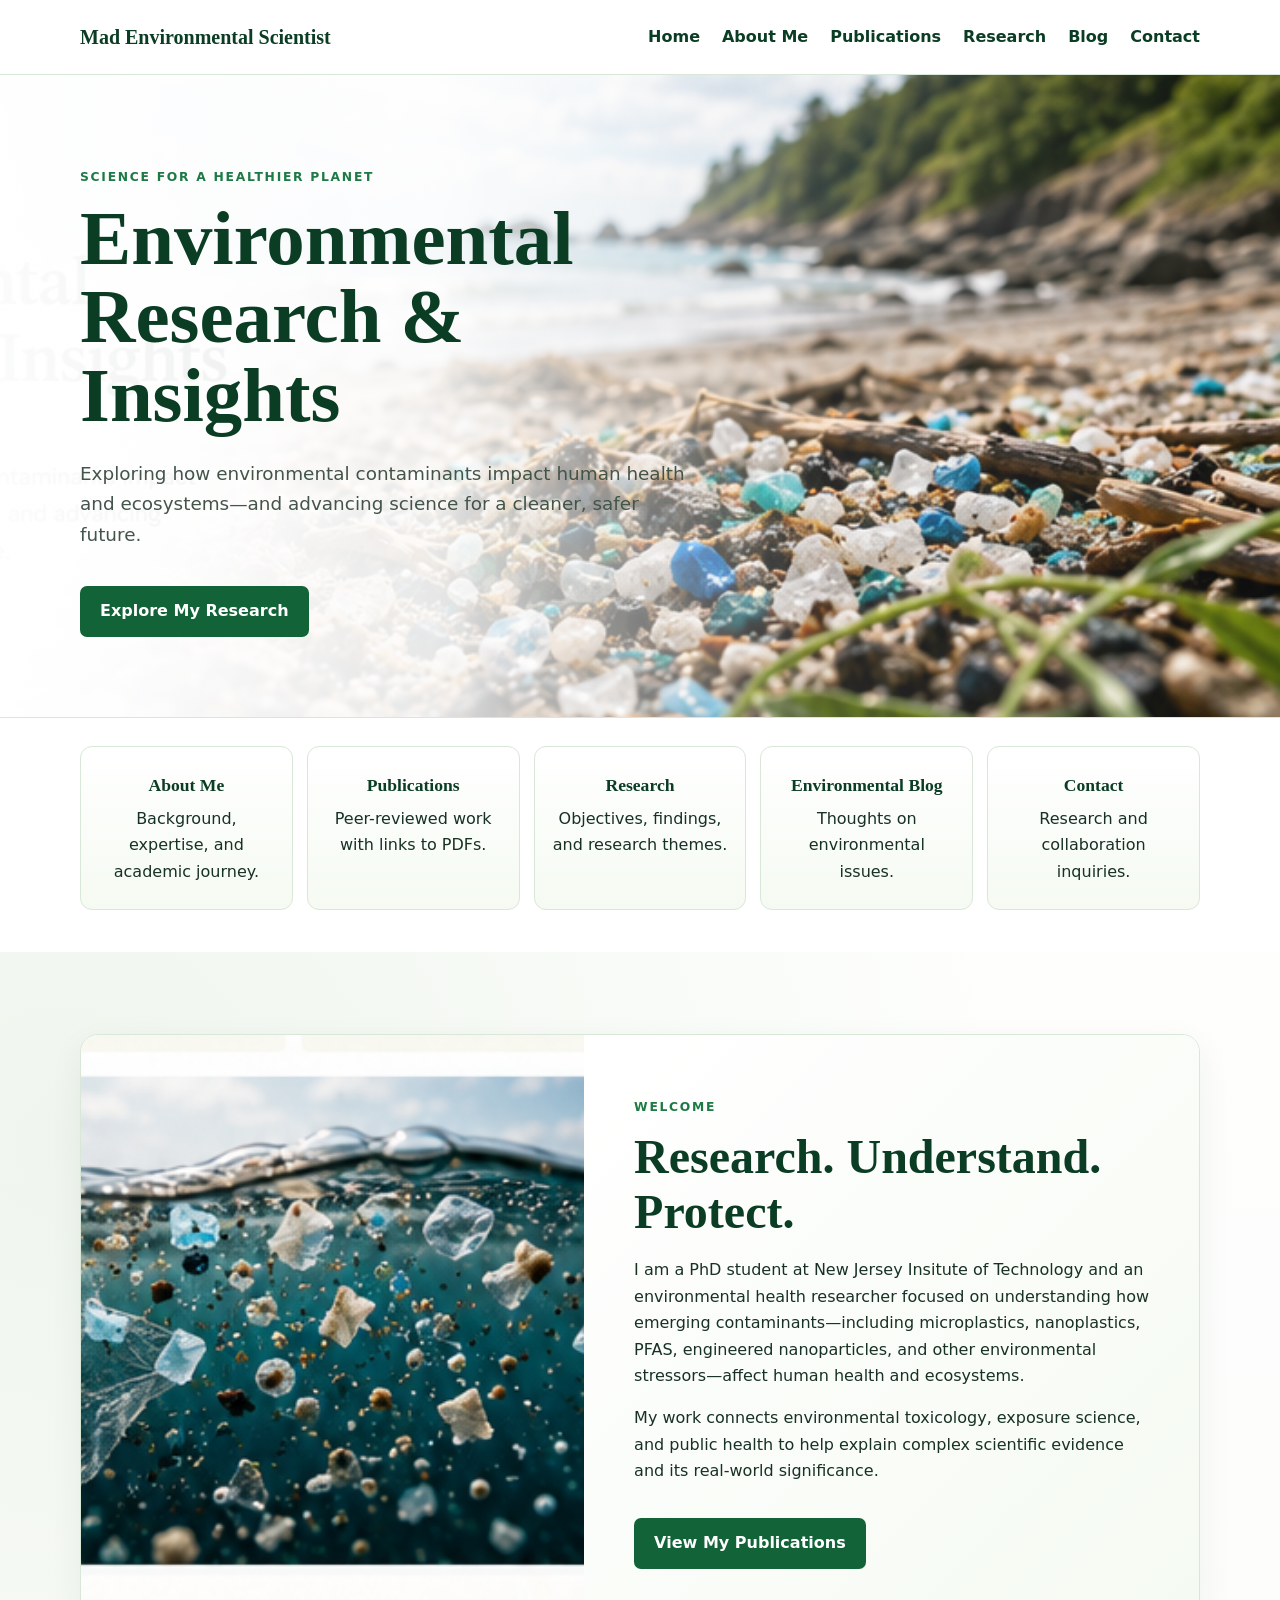
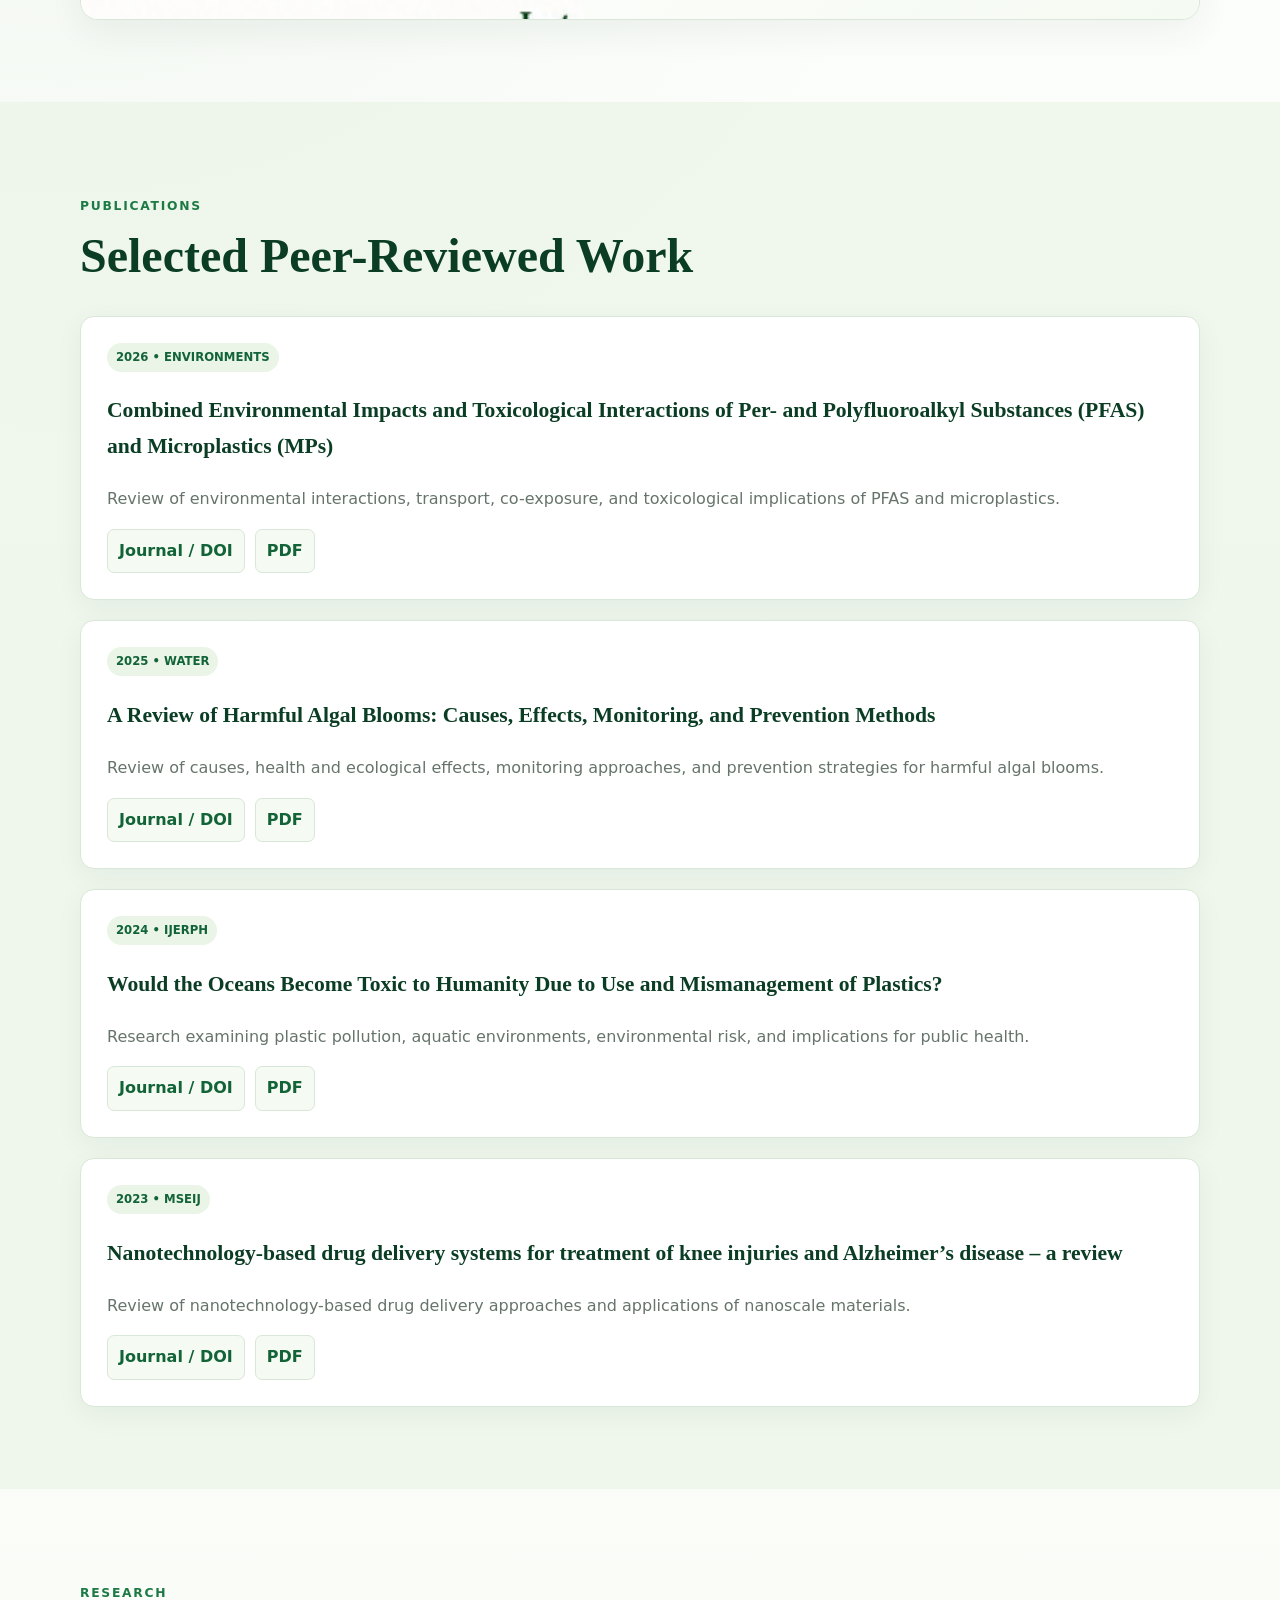
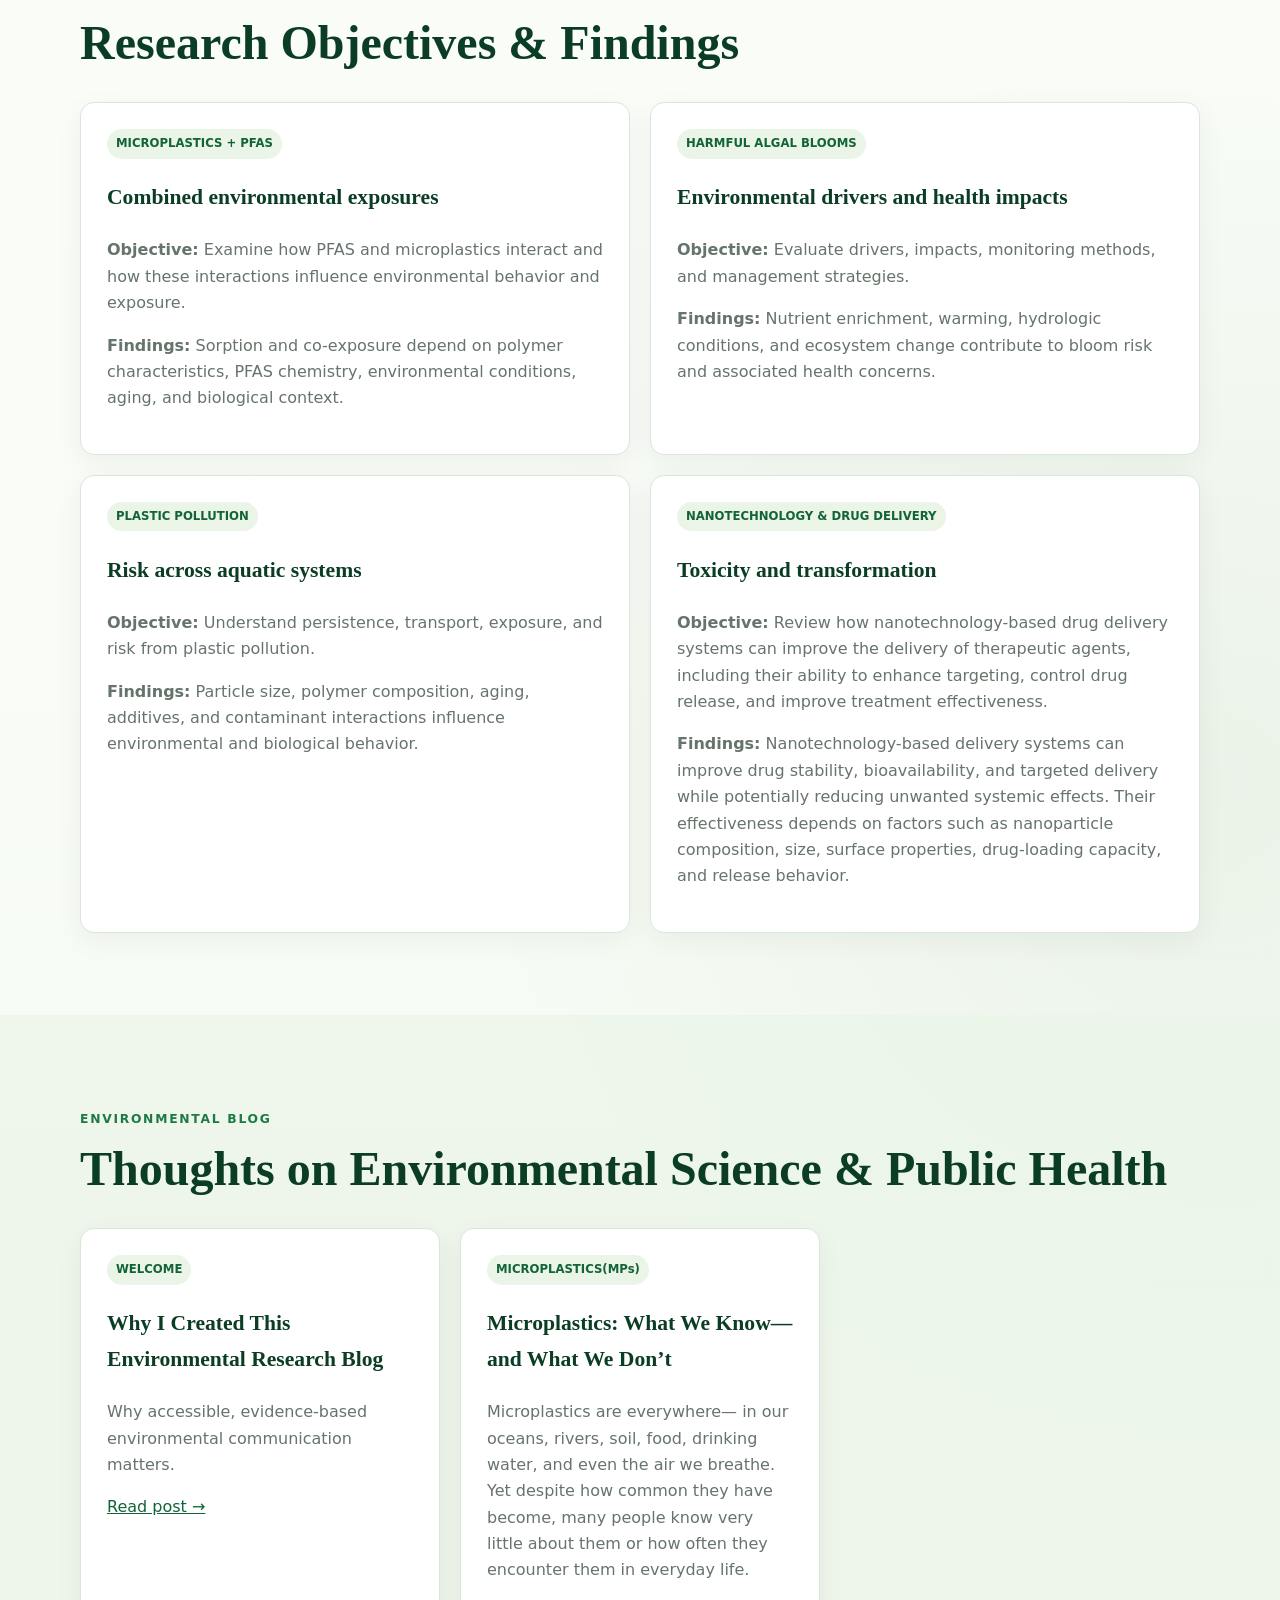
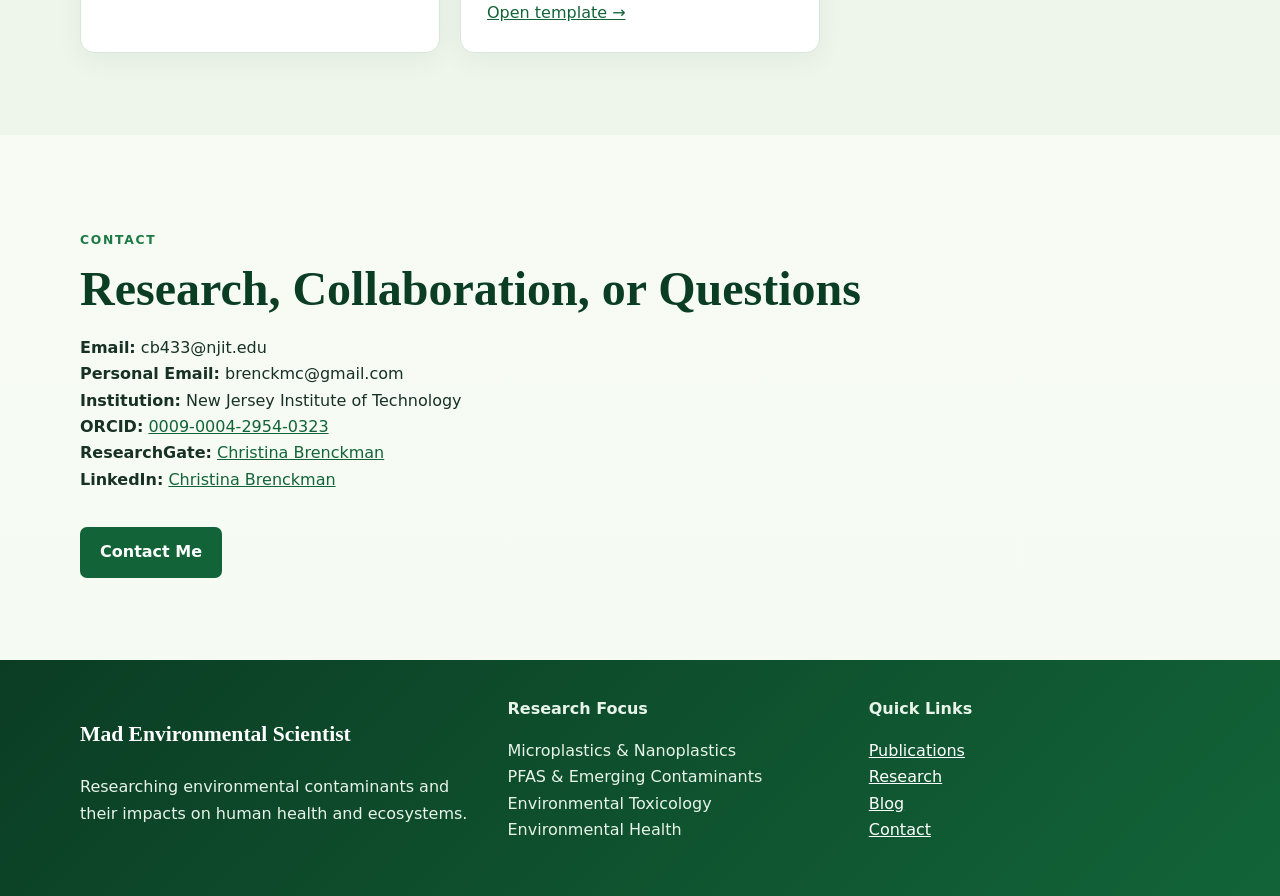
==== commit f992ce63: "Update index.html" ====
--- a/index.html
+++ b/index.html
@@ -1,16 +1 @@
-<!doctype html><html lang="en"><head><meta charset="utf-8"><meta name="viewport" content="width=device-width,initial-scale=1"><title>Christina M. Brenckman | Mad Environmental Scientist</title><meta name="description" content="Environmental health research, publications, and writing by Christina M. Brenckman."><link rel="stylesheet" href="style.css"></head><body><header class="site-header"><div class="container nav-wrap"><a class="logo" href="index.html">Mad Environmental Scientist</a><nav><a href="#home">Home</a><a href="#about">About Me</a><a href="#publications">Publications</a><a href="#research">Research</a><a href="#blog">Blog</a><a href="#contact">Contact</a></nav></div></header><main><section id="home" class="hero"><div class="container"><div class="hero-copy"><p class="eyebrow">SCIENCE FOR A HEALTHIER PLANET</p><h1>Environmental Research & Insights</h1><p class="lead">Exploring how environmental contaminants impact human health and ecosystems—and advancing science for a cleaner, safer future.</p><a class="btn" href="#research">Explore My Research</a></div></div></section><section class="quick"><div class="container quick-grid"><a class="quick-card" href="#about"><strong>About Me</strong>Background, expertise, and academic journey.</a><a class="quick-card" href="#publications"><strong>Publications</strong>Peer-reviewed work with links to PDFs.</a><a class="quick-card" href="#research"><strong>Research</strong>Objectives, findings, and research themes.</a><a class="quick-card" href="#blog"><strong>Environmental Blog</strong>Thoughts on environmental issues.</a><a class="quick-card" href="#contact"><strong>Contact</strong>Research and collaboration inquiries.</a></div></section><section id="about" class="section"><div class="container"><div class="about-grid"><div class="micro-img" aria-label="Microplastics suspended in water"></div><div class="about-copy"><p class="label">WELCOME</p><h2>Research. Understand. Protect.</h2><p>I am a PhD student at New Jersey Insitute of Technology and an environmental health researcher focused on understanding how emerging contaminants—including microplastics, nanoplastics, PFAS, engineered nanoparticles, and other environmental stressors—affect human health and ecosystems.</p><p>My work connects environmental toxicology, exposure science, and public health to help explain complex scientific evidence and its real-world significance.</p><a class="btn" href="#publications">View My Publications</a></div></div></div></section><section id="publications" class="section alt"><div class="container"><p class="label">PUBLICATIONS</p><h2>Selected Peer-Reviewed Work</h2><div class="pub-list"><div class="card"><span class="pill"> <div class="pub">
-  <div class="pub-meta">2026 • IJERPH</div>
-
-  <h3>Environmental Fate, Biological Interactions, and Toxicity Mechanisms of Engineered Nanoparticles (ENPs)</h3>
-
-  <p>
-    Review of the environmental fate, biological interactions, exposure pathways,
-    toxicity mechanisms, and human health implications of engineered nanoparticles.
-  </p>
-
-  <div class="pub-links">
-    <a href="https://doi.org/10.3390/ijerph23091103" target="_blank">
-      Journal / DOI
-    </a>
-  </div>
-</div>2026 • ENVIRONMENTS</span><h3>Combined Environmental Impacts and Toxicological Interactions of Per- and Polyfluoroalkyl Substances (PFAS) and Microplastics (MPs)</h3><p>Review of environmental interactions, transport, co-exposure, and toxicological implications of PFAS and microplastics.</p><div class="links"><a href="https://doi.org/10.3390/environments13010038" target="_blank">Journal / DOI</a><a href="pdfs/pfas-microplastics-review.pdf">PDF</a></div></div><div class="card"><span class="pill">2025 • WATER</span><h3>A Review of Harmful Algal Blooms: Causes, Effects, Monitoring, and Prevention Methods</h3><p>Review of causes, health and ecological effects, monitoring approaches, and prevention strategies for harmful algal blooms.</p><div class="links"><a href="https://doi.org/10.3390/w17131980" target="_blank">Journal / DOI</a><a href="pdfs/harmful-algal-blooms-review.pdf">PDF</a></div></div><div class="card"><span class="pill">2024 • IJERPH</span><h3>Would the Oceans Become Toxic to Humanity Due to Use and Mismanagement of Plastics?</h3><p>Research examining plastic pollution, aquatic environments, environmental risk, and implications for public health.</p><div class="links"><a href="https://doi.org/10.3390/ijerph22010017" target="_blank">Journal / DOI</a><a href="pdfs/plastics-ocean-risk.pdf">PDF</a></div></div><div class="card"><span class="pill">2023 • MSEIJ</span><h3>Nanotechnology-based drug delivery systems for treatment of knee injuries and Alzheimer’s disease – a review</h3><p>Review of nanotechnology-based drug delivery approaches and applications of nanoscale materials.</p><div class="links"><a href="https://doi.org/10.15406/mseij.2023.07.00220" target="_blank">Journal / DOI</a><a href="pdfs/nanotechnology-drug-delivery-review.pdf">PDF</a></div></div></div></div></section><section id="research" class="section"><div class="container"><p class="label">RESEARCH</p><h2>Research Objectives & Findings</h2><div class="research-grid"><div class="card"><span class="pill">MICROPLASTICS + PFAS</span><h3>Combined environmental exposures</h3><p><strong>Objective:</strong> Examine how PFAS and microplastics interact and how these interactions influence environmental behavior and exposure.</p><p><strong>Findings:</strong> Sorption and co-exposure depend on polymer characteristics, PFAS chemistry, environmental conditions, aging, and biological context.</p></div><div class="card"><span class="pill">HARMFUL ALGAL BLOOMS</span><h3>Environmental drivers and health impacts</h3><p><strong>Objective:</strong> Evaluate drivers, impacts, monitoring methods, and management strategies.</p><p><strong>Findings:</strong> Nutrient enrichment, warming, hydrologic conditions, and ecosystem change contribute to bloom risk and associated health concerns.</p></div><div class="card"><span class="pill">PLASTIC POLLUTION</span><h3>Risk across aquatic systems</h3><p><strong>Objective:</strong> Understand persistence, transport, exposure, and risk from plastic pollution.</p><p><strong>Findings:</strong> Particle size, polymer composition, aging, additives, and contaminant interactions influence environmental and biological behavior.</p></div><div class="card"><span class="pill">NANOTECHNOLOGY & DRUG DELIVERY</span><h3>Toxicity and transformation</h3><p><strong>Objective:</strong> Review how nanotechnology-based drug delivery systems can improve the delivery of therapeutic agents, including their ability to enhance targeting, control drug release, and improve treatment effectiveness.</p><p><strong>Findings:</strong> Nanotechnology-based delivery systems can improve drug stability, bioavailability, and targeted delivery while potentially reducing unwanted systemic effects. Their effectiveness depends on factors such as nanoparticle composition, size, surface properties, drug-loading capacity, and release behavior.</p></div></div></div></section><section id="blog" class="section alt"><div class="container"><p class="label">ENVIRONMENTAL BLOG</p><h2>Thoughts on Environmental Science & Public Health</h2><div class="blog-grid"><div class="card"><span class="pill">WELCOME</span><h3>Why I Created This Environmental Research Blog</h3><p>Why accessible, evidence-based environmental communication matters.</p><a href="blog/why-i-created-this-blog.html">Read post →</a></div><div class="card"><span class="pill">MICROPLASTICS(MPs)</span><h3>Microplastics: What We Know—and What We Don’t</h3><p>Microplastics are everywhere— in our oceans, rivers, soil, food, drinking water, and even the air we breathe. Yet despite how common they have become, many people know very little about them or how often they encounter them in everyday life.</p><a href="blog/post-template.html">Open template →</a></div></div></div></section><section id="contact" class="section"><div class="container"><p class="label">CONTACT</p><h2>Research, Collaboration, or Questions</h2><p><strong>Email:</strong> cb433@njit.edu<br><strong>Personal Email:</strong> brenckmc@gmail.com<br><strong>Institution:</strong> New Jersey Institute of Technology<br><strong>ORCID:</strong> <a href="https://orcid.org/0009-0004-2954-0323" target="_blank">0009-0004-2954-0323</a><br><strong>ResearchGate:</strong> <a href="https://www.researchgate.net/profile/Christina_Brenckman?ev=hdr_xprf" target="_blank">Christina Brenckman</a><br><strong>LinkedIn:</strong> <a href="https://www.linkedin.com/in/christina-brenckman/" target="_blank">Christina Brenckman</a></p><a class="btn" href="mailto:brenckmc@gmail.com">Contact Me</a></div></section></main><footer><div class="container footer-grid"><div><h3 style="color:white">Mad Environmental Scientist</h3><p>Researching environmental contaminants and their impacts on human health and ecosystems.</p></div><div><strong>Research Focus</strong><p>Microplastics & Nanoplastics<br>PFAS & Emerging Contaminants<br>Environmental Toxicology<br>Environmental Health</p></div><div><strong>Quick Links</strong><p><a href="#publications">Publications</a><br><a href="#research">Research</a><br><a href="#blog">Blog</a><br><a href="#contact">Contact</a></p></div></div></footer></body></html>
+<!doctype html><html lang="en"><head><meta charset="utf-8"><meta name="viewport" content="width=device-width,initial-scale=1"><title>Christina M. Brenckman | Mad Environmental Scientist</title><meta name="description" content="Environmental health research, publications, and writing by Christina M. Brenckman."><link rel="stylesheet" href="style.css"></head><body><header class="site-header"><div class="container nav-wrap"><a class="logo" href="index.html">Mad Environmental Scientist</a><nav><a href="#home">Home</a><a href="#about">About Me</a><a href="#publications">Publications</a><a href="#research">Research</a><a href="#blog">Blog</a><a href="#contact">Contact</a></nav></div></header><main><section id="home" class="hero"><div class="container"><div class="hero-copy"><p class="eyebrow">SCIENCE FOR A HEALTHIER PLANET</p><h1>Environmental Research & Insights</h1><p class="lead">Exploring how environmental contaminants impact human health and ecosystems—and advancing science for a cleaner, safer future.</p><a class="btn" href="#research">Explore My Research</a></div></div></section><section class="quick"><div class="container quick-grid"><a class="quick-card" href="#about"><strong>About Me</strong>Background, expertise, and academic journey.</a><a class="quick-card" href="#publications"><strong>Publications</strong>Peer-reviewed work with links to PDFs.</a><a class="quick-card" href="#research"><strong>Research</strong>Objectives, findings, and research themes.</a><a class="quick-card" href="#blog"><strong>Environmental Blog</strong>Thoughts on environmental issues.</a><a class="quick-card" href="#contact"><strong>Contact</strong>Research and collaboration inquiries.</a></div></section><section id="about" class="section"><div class="container"><div class="about-grid"><div class="micro-img" aria-label="Microplastics suspended in water"></div><div class="about-copy"><p class="label">WELCOME</p><h2>Research. Understand. Protect.</h2><p>I am a PhD student at New Jersey Insitute of Technology and an environmental health researcher focused on understanding how emerging contaminants—including microplastics, nanoplastics, PFAS, engineered nanoparticles, and other environmental stressors—affect human health and ecosystems.</p><p>My work connects environmental toxicology, exposure science, and public health to help explain complex scientific evidence and its real-world significance.</p><a class="btn" href="#publications">View My Publications</a></div></div></div></section><section id="publications" class="section alt"><div class="container"><p class="label">PUBLICATIONS</p><h2>Selected Peer-Reviewed Work</h2><div class="pub-list"><div class="card"><span class="pill"> <div class="pub"></div>2026 • ENVIRONMENTS</span><h3>Combined Environmental Impacts and Toxicological Interactions of Per- and Polyfluoroalkyl Substances (PFAS) and Microplastics (MPs)</h3><p>Review of environmental interactions, transport, co-exposure, and toxicological implications of PFAS and microplastics.</p><div class="links"><a href="https://doi.org/10.3390/environments13010038" target="_blank">Journal / DOI</a><a href="pdfs/pfas-microplastics-review.pdf">PDF</a></div></div><div class="card"><span class="pill">2025 • WATER</span><h3>A Review of Harmful Algal Blooms: Causes, Effects, Monitoring, and Prevention Methods</h3><p>Review of causes, health and ecological effects, monitoring approaches, and prevention strategies for harmful algal blooms.</p><div class="links"><a href="https://doi.org/10.3390/w17131980" target="_blank">Journal / DOI</a><a href="pdfs/harmful-algal-blooms-review.pdf">PDF</a></div></div><div class="card"><span class="pill">2024 • IJERPH</span><h3>Would the Oceans Become Toxic to Humanity Due to Use and Mismanagement of Plastics?</h3><p>Research examining plastic pollution, aquatic environments, environmental risk, and implications for public health.</p><div class="links"><a href="https://doi.org/10.3390/ijerph22010017" target="_blank">Journal / DOI</a><a href="pdfs/plastics-ocean-risk.pdf">PDF</a></div></div><div class="card"><span class="pill">2023 • MSEIJ</span><h3>Nanotechnology-based drug delivery systems for treatment of knee injuries and Alzheimer’s disease – a review</h3><p>Review of nanotechnology-based drug delivery approaches and applications of nanoscale materials.</p><div class="links"><a href="https://doi.org/10.15406/mseij.2023.07.00220" target="_blank">Journal / DOI</a><a href="pdfs/nanotechnology-drug-delivery-review.pdf">PDF</a></div></div></div></div></section><section id="research" class="section"><div class="container"><p class="label">RESEARCH</p><h2>Research Objectives & Findings</h2><div class="research-grid"><div class="card"><span class="pill">MICROPLASTICS + PFAS</span><h3>Combined environmental exposures</h3><p><strong>Objective:</strong> Examine how PFAS and microplastics interact and how these interactions influence environmental behavior and exposure.</p><p><strong>Findings:</strong> Sorption and co-exposure depend on polymer characteristics, PFAS chemistry, environmental conditions, aging, and biological context.</p></div><div class="card"><span class="pill">HARMFUL ALGAL BLOOMS</span><h3>Environmental drivers and health impacts</h3><p><strong>Objective:</strong> Evaluate drivers, impacts, monitoring methods, and management strategies.</p><p><strong>Findings:</strong> Nutrient enrichment, warming, hydrologic conditions, and ecosystem change contribute to bloom risk and associated health concerns.</p></div><div class="card"><span class="pill">PLASTIC POLLUTION</span><h3>Risk across aquatic systems</h3><p><strong>Objective:</strong> Understand persistence, transport, exposure, and risk from plastic pollution.</p><p><strong>Findings:</strong> Particle size, polymer composition, aging, additives, and contaminant interactions influence environmental and biological behavior.</p></div><div class="card"><span class="pill">NANOTECHNOLOGY & DRUG DELIVERY</span><h3>Toxicity and transformation</h3><p><strong>Objective:</strong> Review how nanotechnology-based drug delivery systems can improve the delivery of therapeutic agents, including their ability to enhance targeting, control drug release, and improve treatment effectiveness.</p><p><strong>Findings:</strong> Nanotechnology-based delivery systems can improve drug stability, bioavailability, and targeted delivery while potentially reducing unwanted systemic effects. Their effectiveness depends on factors such as nanoparticle composition, size, surface properties, drug-loading capacity, and release behavior.</p></div></div></div></section><section id="blog" class="section alt"><div class="container"><p class="label">ENVIRONMENTAL BLOG</p><h2>Thoughts on Environmental Science & Public Health</h2><div class="blog-grid"><div class="card"><span class="pill">WELCOME</span><h3>Why I Created This Environmental Research Blog</h3><p>Why accessible, evidence-based environmental communication matters.</p><a href="blog/why-i-created-this-blog.html">Read post →</a></div><div class="card"><span class="pill">MICROPLASTICS(MPs)</span><h3>Microplastics: What We Know—and What We Don’t</h3><p>Microplastics are everywhere— in our oceans, rivers, soil, food, drinking water, and even the air we breathe. Yet despite how common they have become, many people know very little about them or how often they encounter them in everyday life.</p><a href="blog/post-template.html">Open template →</a></div></div></div></section><section id="contact" class="section"><div class="container"><p class="label">CONTACT</p><h2>Research, Collaboration, or Questions</h2><p><strong>Email:</strong> cb433@njit.edu<br><strong>Personal Email:</strong> brenckmc@gmail.com<br><strong>Institution:</strong> New Jersey Institute of Technology<br><strong>ORCID:</strong> <a href="https://orcid.org/0009-0004-2954-0323" target="_blank">0009-0004-2954-0323</a><br><strong>ResearchGate:</strong> <a href="https://www.researchgate.net/profile/Christina_Brenckman?ev=hdr_xprf" target="_blank">Christina Brenckman</a><br><strong>LinkedIn:</strong> <a href="https://www.linkedin.com/in/christina-brenckman/" target="_blank">Christina Brenckman</a></p><a class="btn" href="mailto:brenckmc@gmail.com">Contact Me</a></div></section></main><footer><div class="container footer-grid"><div><h3 style="color:white">Mad Environmental Scientist</h3><p>Researching environmental contaminants and their impacts on human health and ecosystems.</p></div><div><strong>Research Focus</strong><p>Microplastics & Nanoplastics<br>PFAS & Emerging Contaminants<br>Environmental Toxicology<br>Environmental Health</p></div><div><strong>Quick Links</strong><p><a href="#publications">Publications</a><br><a href="#research">Research</a><br><a href="#blog">Blog</a><br><a href="#contact">Contact</a></p></div></div></footer></body></html>
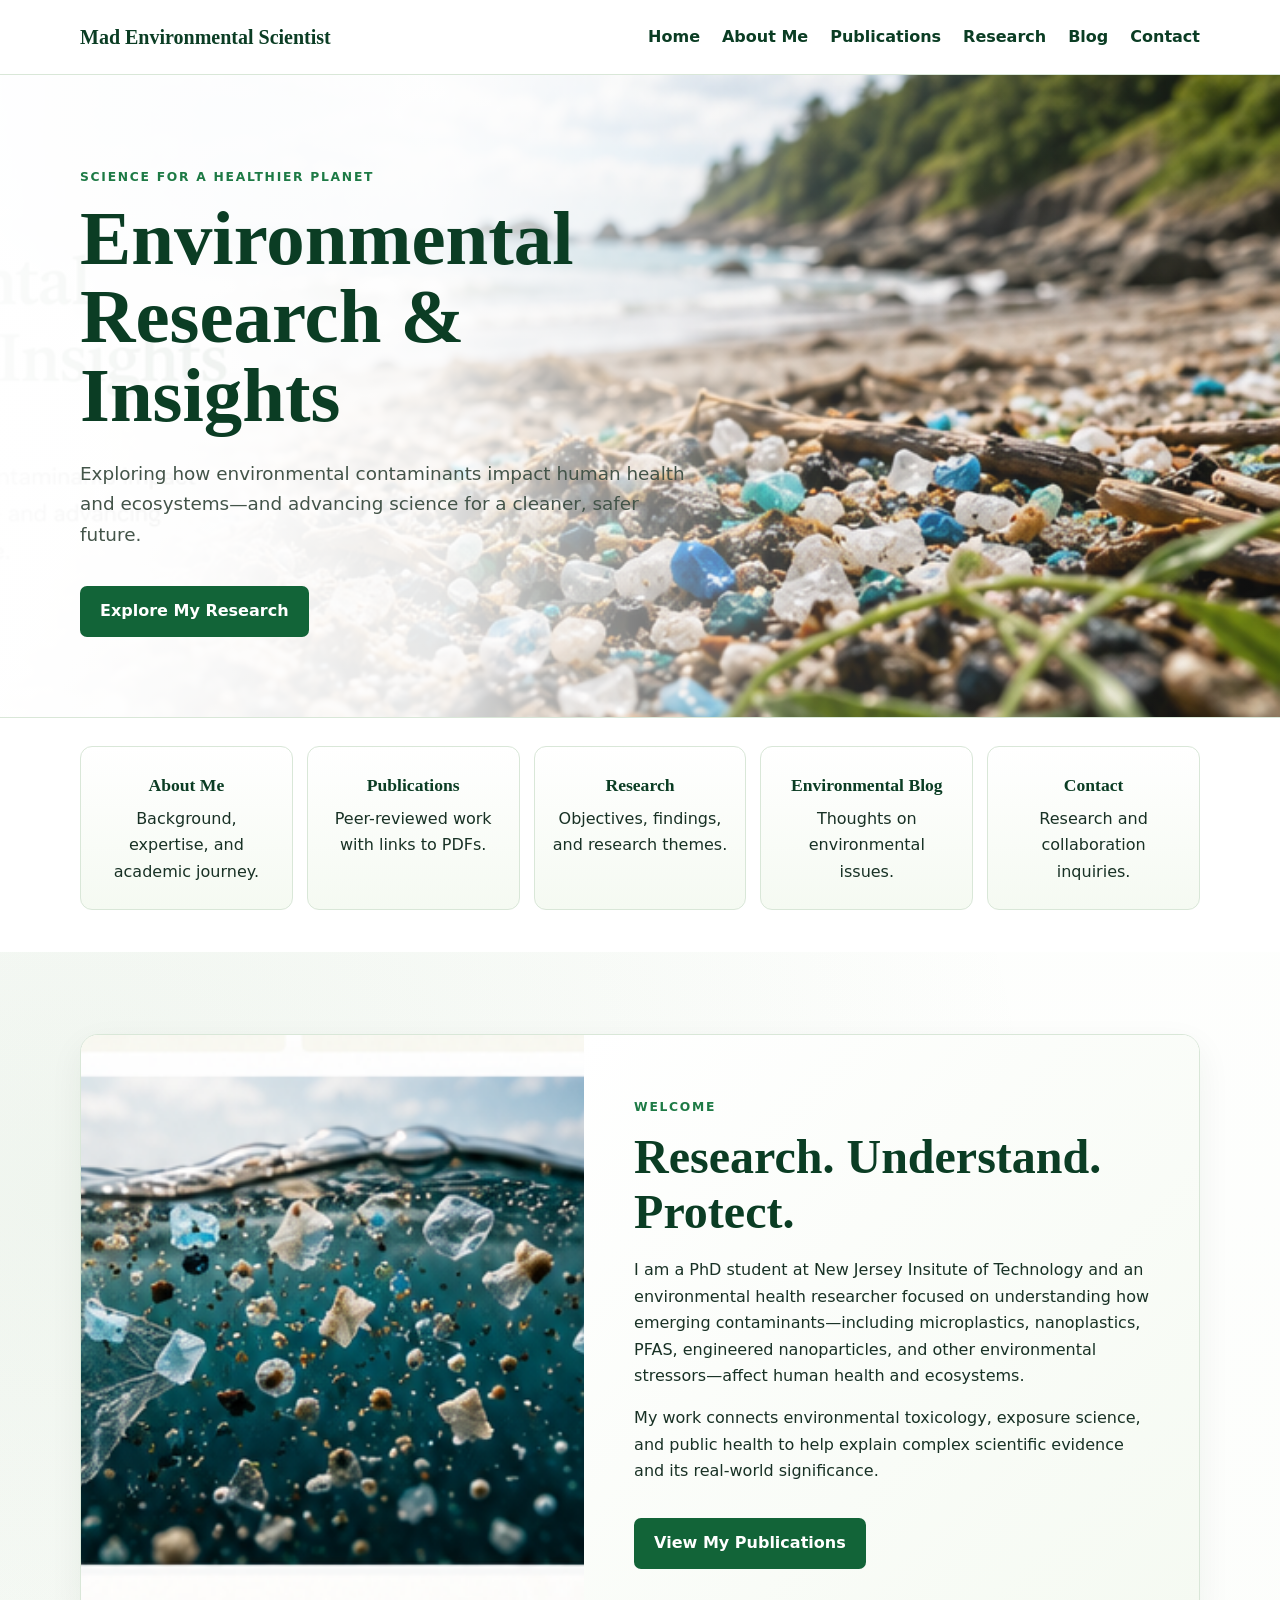
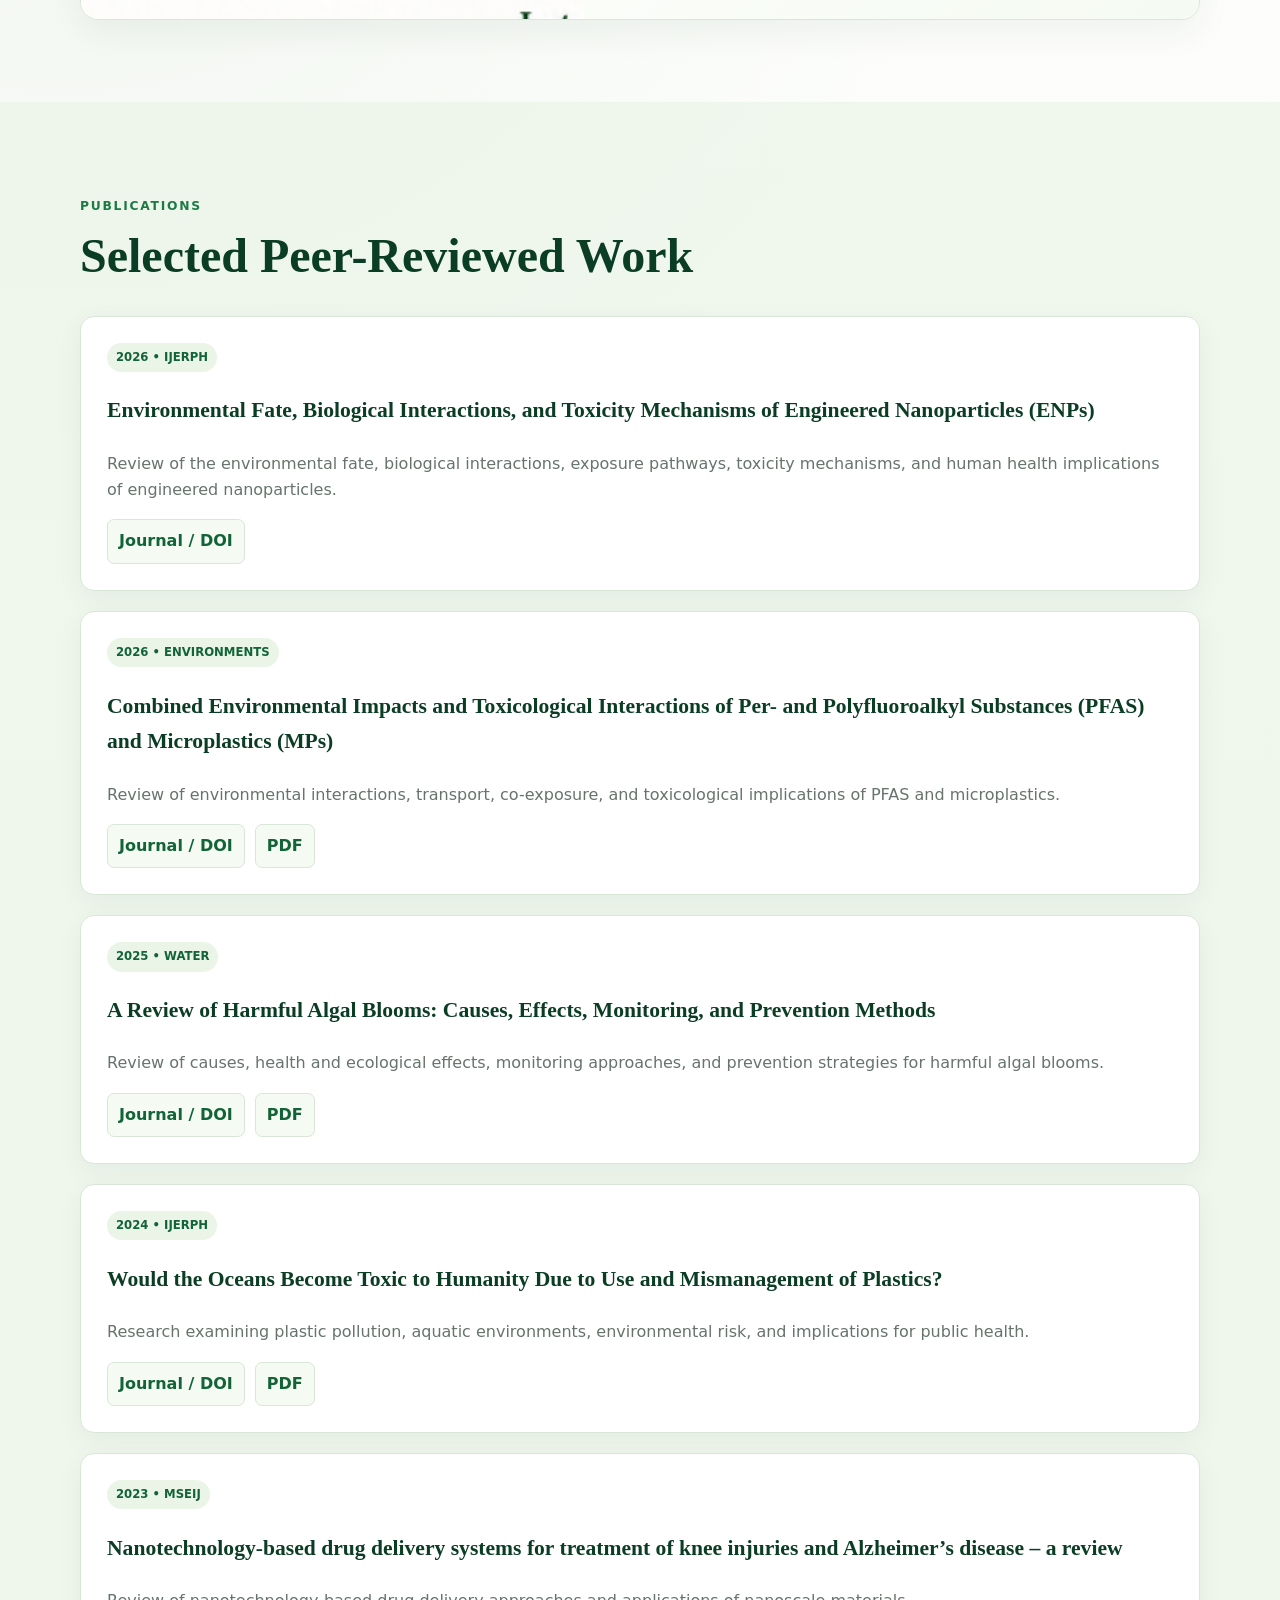
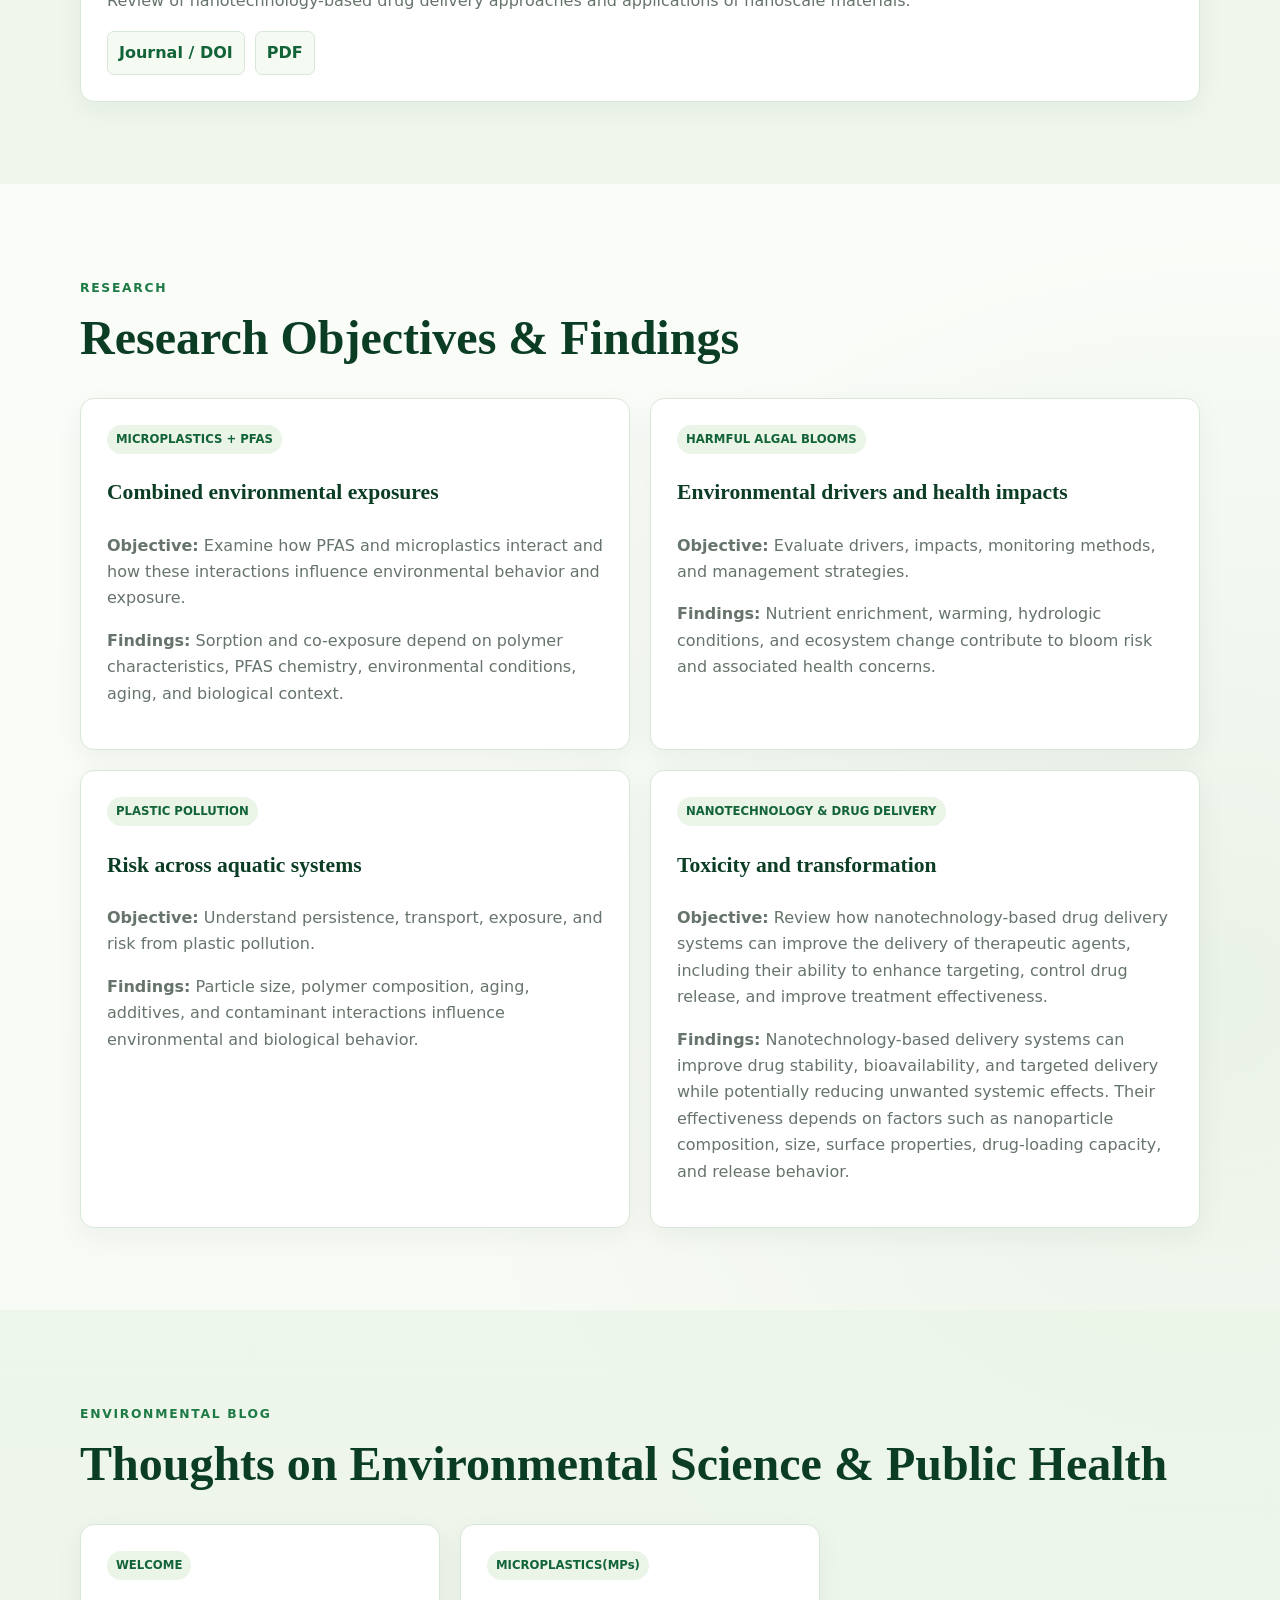
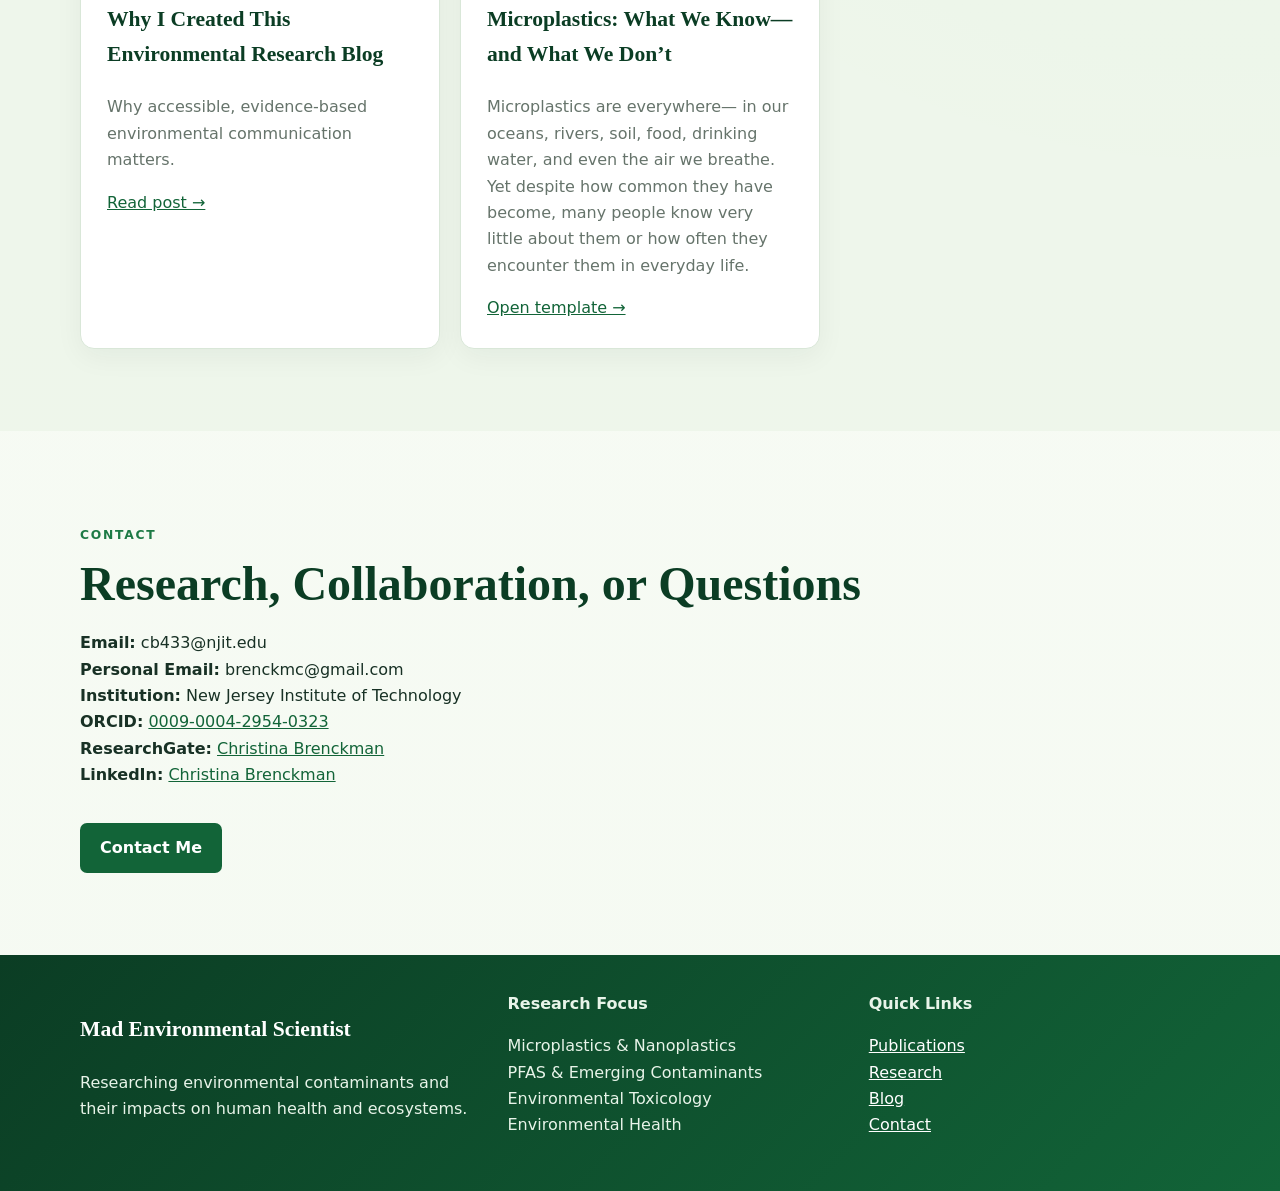
==== commit 274c9cc8: "Update index.html" ====
--- a/index.html
+++ b/index.html
@@ -1 +1,9 @@
-<!doctype html><html lang="en"><head><meta charset="utf-8"><meta name="viewport" content="width=device-width,initial-scale=1"><title>Christina M. Brenckman | Mad Environmental Scientist</title><meta name="description" content="Environmental health research, publications, and writing by Christina M. Brenckman."><link rel="stylesheet" href="style.css"></head><body><header class="site-header"><div class="container nav-wrap"><a class="logo" href="index.html">Mad Environmental Scientist</a><nav><a href="#home">Home</a><a href="#about">About Me</a><a href="#publications">Publications</a><a href="#research">Research</a><a href="#blog">Blog</a><a href="#contact">Contact</a></nav></div></header><main><section id="home" class="hero"><div class="container"><div class="hero-copy"><p class="eyebrow">SCIENCE FOR A HEALTHIER PLANET</p><h1>Environmental Research & Insights</h1><p class="lead">Exploring how environmental contaminants impact human health and ecosystems—and advancing science for a cleaner, safer future.</p><a class="btn" href="#research">Explore My Research</a></div></div></section><section class="quick"><div class="container quick-grid"><a class="quick-card" href="#about"><strong>About Me</strong>Background, expertise, and academic journey.</a><a class="quick-card" href="#publications"><strong>Publications</strong>Peer-reviewed work with links to PDFs.</a><a class="quick-card" href="#research"><strong>Research</strong>Objectives, findings, and research themes.</a><a class="quick-card" href="#blog"><strong>Environmental Blog</strong>Thoughts on environmental issues.</a><a class="quick-card" href="#contact"><strong>Contact</strong>Research and collaboration inquiries.</a></div></section><section id="about" class="section"><div class="container"><div class="about-grid"><div class="micro-img" aria-label="Microplastics suspended in water"></div><div class="about-copy"><p class="label">WELCOME</p><h2>Research. Understand. Protect.</h2><p>I am a PhD student at New Jersey Insitute of Technology and an environmental health researcher focused on understanding how emerging contaminants—including microplastics, nanoplastics, PFAS, engineered nanoparticles, and other environmental stressors—affect human health and ecosystems.</p><p>My work connects environmental toxicology, exposure science, and public health to help explain complex scientific evidence and its real-world significance.</p><a class="btn" href="#publications">View My Publications</a></div></div></div></section><section id="publications" class="section alt"><div class="container"><p class="label">PUBLICATIONS</p><h2>Selected Peer-Reviewed Work</h2><div class="pub-list"><div class="card"><span class="pill"> <div class="pub"></div>2026 • ENVIRONMENTS</span><h3>Combined Environmental Impacts and Toxicological Interactions of Per- and Polyfluoroalkyl Substances (PFAS) and Microplastics (MPs)</h3><p>Review of environmental interactions, transport, co-exposure, and toxicological implications of PFAS and microplastics.</p><div class="links"><a href="https://doi.org/10.3390/environments13010038" target="_blank">Journal / DOI</a><a href="pdfs/pfas-microplastics-review.pdf">PDF</a></div></div><div class="card"><span class="pill">2025 • WATER</span><h3>A Review of Harmful Algal Blooms: Causes, Effects, Monitoring, and Prevention Methods</h3><p>Review of causes, health and ecological effects, monitoring approaches, and prevention strategies for harmful algal blooms.</p><div class="links"><a href="https://doi.org/10.3390/w17131980" target="_blank">Journal / DOI</a><a href="pdfs/harmful-algal-blooms-review.pdf">PDF</a></div></div><div class="card"><span class="pill">2024 • IJERPH</span><h3>Would the Oceans Become Toxic to Humanity Due to Use and Mismanagement of Plastics?</h3><p>Research examining plastic pollution, aquatic environments, environmental risk, and implications for public health.</p><div class="links"><a href="https://doi.org/10.3390/ijerph22010017" target="_blank">Journal / DOI</a><a href="pdfs/plastics-ocean-risk.pdf">PDF</a></div></div><div class="card"><span class="pill">2023 • MSEIJ</span><h3>Nanotechnology-based drug delivery systems for treatment of knee injuries and Alzheimer’s disease – a review</h3><p>Review of nanotechnology-based drug delivery approaches and applications of nanoscale materials.</p><div class="links"><a href="https://doi.org/10.15406/mseij.2023.07.00220" target="_blank">Journal / DOI</a><a href="pdfs/nanotechnology-drug-delivery-review.pdf">PDF</a></div></div></div></div></section><section id="research" class="section"><div class="container"><p class="label">RESEARCH</p><h2>Research Objectives & Findings</h2><div class="research-grid"><div class="card"><span class="pill">MICROPLASTICS + PFAS</span><h3>Combined environmental exposures</h3><p><strong>Objective:</strong> Examine how PFAS and microplastics interact and how these interactions influence environmental behavior and exposure.</p><p><strong>Findings:</strong> Sorption and co-exposure depend on polymer characteristics, PFAS chemistry, environmental conditions, aging, and biological context.</p></div><div class="card"><span class="pill">HARMFUL ALGAL BLOOMS</span><h3>Environmental drivers and health impacts</h3><p><strong>Objective:</strong> Evaluate drivers, impacts, monitoring methods, and management strategies.</p><p><strong>Findings:</strong> Nutrient enrichment, warming, hydrologic conditions, and ecosystem change contribute to bloom risk and associated health concerns.</p></div><div class="card"><span class="pill">PLASTIC POLLUTION</span><h3>Risk across aquatic systems</h3><p><strong>Objective:</strong> Understand persistence, transport, exposure, and risk from plastic pollution.</p><p><strong>Findings:</strong> Particle size, polymer composition, aging, additives, and contaminant interactions influence environmental and biological behavior.</p></div><div class="card"><span class="pill">NANOTECHNOLOGY & DRUG DELIVERY</span><h3>Toxicity and transformation</h3><p><strong>Objective:</strong> Review how nanotechnology-based drug delivery systems can improve the delivery of therapeutic agents, including their ability to enhance targeting, control drug release, and improve treatment effectiveness.</p><p><strong>Findings:</strong> Nanotechnology-based delivery systems can improve drug stability, bioavailability, and targeted delivery while potentially reducing unwanted systemic effects. Their effectiveness depends on factors such as nanoparticle composition, size, surface properties, drug-loading capacity, and release behavior.</p></div></div></div></section><section id="blog" class="section alt"><div class="container"><p class="label">ENVIRONMENTAL BLOG</p><h2>Thoughts on Environmental Science & Public Health</h2><div class="blog-grid"><div class="card"><span class="pill">WELCOME</span><h3>Why I Created This Environmental Research Blog</h3><p>Why accessible, evidence-based environmental communication matters.</p><a href="blog/why-i-created-this-blog.html">Read post →</a></div><div class="card"><span class="pill">MICROPLASTICS(MPs)</span><h3>Microplastics: What We Know—and What We Don’t</h3><p>Microplastics are everywhere— in our oceans, rivers, soil, food, drinking water, and even the air we breathe. Yet despite how common they have become, many people know very little about them or how often they encounter them in everyday life.</p><a href="blog/post-template.html">Open template →</a></div></div></div></section><section id="contact" class="section"><div class="container"><p class="label">CONTACT</p><h2>Research, Collaboration, or Questions</h2><p><strong>Email:</strong> cb433@njit.edu<br><strong>Personal Email:</strong> brenckmc@gmail.com<br><strong>Institution:</strong> New Jersey Institute of Technology<br><strong>ORCID:</strong> <a href="https://orcid.org/0009-0004-2954-0323" target="_blank">0009-0004-2954-0323</a><br><strong>ResearchGate:</strong> <a href="https://www.researchgate.net/profile/Christina_Brenckman?ev=hdr_xprf" target="_blank">Christina Brenckman</a><br><strong>LinkedIn:</strong> <a href="https://www.linkedin.com/in/christina-brenckman/" target="_blank">Christina Brenckman</a></p><a class="btn" href="mailto:brenckmc@gmail.com">Contact Me</a></div></section></main><footer><div class="container footer-grid"><div><h3 style="color:white">Mad Environmental Scientist</h3><p>Researching environmental contaminants and their impacts on human health and ecosystems.</p></div><div><strong>Research Focus</strong><p>Microplastics & Nanoplastics<br>PFAS & Emerging Contaminants<br>Environmental Toxicology<br>Environmental Health</p></div><div><strong>Quick Links</strong><p><a href="#publications">Publications</a><br><a href="#research">Research</a><br><a href="#blog">Blog</a><br><a href="#contact">Contact</a></p></div></div></footer></body></html>
+<!doctype html><html lang="en"><head><meta charset="utf-8"><meta name="viewport" content="width=device-width,initial-scale=1"><title>Christina M. Brenckman | Mad Environmental Scientist</title><meta name="description" content="Environmental health research, publications, and writing by Christina M. Brenckman."><link rel="stylesheet" href="style.css"></head><body><header class="site-header"><div class="container nav-wrap"><a class="logo" href="index.html">Mad Environmental Scientist</a><nav><a href="#home">Home</a><a href="#about">About Me</a><a href="#publications">Publications</a><a href="#research">Research</a><a href="#blog">Blog</a><a href="#contact">Contact</a></nav></div></header><main><section id="home" class="hero"><div class="container"><div class="hero-copy"><p class="eyebrow">SCIENCE FOR A HEALTHIER PLANET</p><h1>Environmental Research & Insights</h1><p class="lead">Exploring how environmental contaminants impact human health and ecosystems—and advancing science for a cleaner, safer future.</p><a class="btn" href="#research">Explore My Research</a></div></div></section><section class="quick"><div class="container quick-grid"><a class="quick-card" href="#about"><strong>About Me</strong>Background, expertise, and academic journey.</a><a class="quick-card" href="#publications"><strong>Publications</strong>Peer-reviewed work with links to PDFs.</a><a class="quick-card" href="#research"><strong>Research</strong>Objectives, findings, and research themes.</a><a class="quick-card" href="#blog"><strong>Environmental Blog</strong>Thoughts on environmental issues.</a><a class="quick-card" href="#contact"><strong>Contact</strong>Research and collaboration inquiries.</a></div></section><section id="about" class="section"><div class="container"><div class="about-grid"><div class="micro-img" aria-label="Microplastics suspended in water"></div><div class="about-copy"><p class="label">WELCOME</p><h2>Research. Understand. Protect.</h2><p>I am a PhD student at New Jersey Insitute of Technology and an environmental health researcher focused on understanding how emerging contaminants—including microplastics, nanoplastics, PFAS, engineered nanoparticles, and other environmental stressors—affect human health and ecosystems.</p><p>My work connects environmental toxicology, exposure science, and public health to help explain complex scientific evidence and its real-world significance.</p><a class="btn" href="#publications">View My Publications</a></div></div></div></section><section id="publications" class="section alt"><div class="container"><p class="label">PUBLICATIONS</p><h2>Selected Peer-Reviewed Work</h2><div class="pub-list"> <div class="card">
+  <span class="pill"><div class="pub"></div>2026 • IJERPH</span>
+  <h3>Environmental Fate, Biological Interactions, and Toxicity Mechanisms of Engineered Nanoparticles (ENPs)</h3>
+  <p>Review of the environmental fate, biological interactions, exposure pathways, toxicity mechanisms, and human health implications of engineered nanoparticles.</p>
+  <div class="links">
+    <a href="https://doi.org/10.3390/ijerph23091103" target="_blank">Journal / DOI</a>
+  </div>
+</div>
+  <div class="card"><span class="pill"> <div class="pub"></div>2026 • ENVIRONMENTS</span><h3>Combined Environmental Impacts and Toxicological Interactions of Per- and Polyfluoroalkyl Substances (PFAS) and Microplastics (MPs)</h3><p>Review of environmental interactions, transport, co-exposure, and toxicological implications of PFAS and microplastics.</p><div class="links"><a href="https://doi.org/10.3390/environments13010038" target="_blank">Journal / DOI</a><a href="pdfs/pfas-microplastics-review.pdf">PDF</a></div></div><div class="card"><span class="pill">2025 • WATER</span><h3>A Review of Harmful Algal Blooms: Causes, Effects, Monitoring, and Prevention Methods</h3><p>Review of causes, health and ecological effects, monitoring approaches, and prevention strategies for harmful algal blooms.</p><div class="links"><a href="https://doi.org/10.3390/w17131980" target="_blank">Journal / DOI</a><a href="pdfs/harmful-algal-blooms-review.pdf">PDF</a></div></div><div class="card"><span class="pill">2024 • IJERPH</span><h3>Would the Oceans Become Toxic to Humanity Due to Use and Mismanagement of Plastics?</h3><p>Research examining plastic pollution, aquatic environments, environmental risk, and implications for public health.</p><div class="links"><a href="https://doi.org/10.3390/ijerph22010017" target="_blank">Journal / DOI</a><a href="pdfs/plastics-ocean-risk.pdf">PDF</a></div></div><div class="card"><span class="pill">2023 • MSEIJ</span><h3>Nanotechnology-based drug delivery systems for treatment of knee injuries and Alzheimer’s disease – a review</h3><p>Review of nanotechnology-based drug delivery approaches and applications of nanoscale materials.</p><div class="links"><a href="https://doi.org/10.15406/mseij.2023.07.00220" target="_blank">Journal / DOI</a><a href="pdfs/nanotechnology-drug-delivery-review.pdf">PDF</a></div></div></div></div></section><section id="research" class="section"><div class="container"><p class="label">RESEARCH</p><h2>Research Objectives & Findings</h2><div class="research-grid"><div class="card"><span class="pill">MICROPLASTICS + PFAS</span><h3>Combined environmental exposures</h3><p><strong>Objective:</strong> Examine how PFAS and microplastics interact and how these interactions influence environmental behavior and exposure.</p><p><strong>Findings:</strong> Sorption and co-exposure depend on polymer characteristics, PFAS chemistry, environmental conditions, aging, and biological context.</p></div><div class="card"><span class="pill">HARMFUL ALGAL BLOOMS</span><h3>Environmental drivers and health impacts</h3><p><strong>Objective:</strong> Evaluate drivers, impacts, monitoring methods, and management strategies.</p><p><strong>Findings:</strong> Nutrient enrichment, warming, hydrologic conditions, and ecosystem change contribute to bloom risk and associated health concerns.</p></div><div class="card"><span class="pill">PLASTIC POLLUTION</span><h3>Risk across aquatic systems</h3><p><strong>Objective:</strong> Understand persistence, transport, exposure, and risk from plastic pollution.</p><p><strong>Findings:</strong> Particle size, polymer composition, aging, additives, and contaminant interactions influence environmental and biological behavior.</p></div><div class="card"><span class="pill">NANOTECHNOLOGY & DRUG DELIVERY</span><h3>Toxicity and transformation</h3><p><strong>Objective:</strong> Review how nanotechnology-based drug delivery systems can improve the delivery of therapeutic agents, including their ability to enhance targeting, control drug release, and improve treatment effectiveness.</p><p><strong>Findings:</strong> Nanotechnology-based delivery systems can improve drug stability, bioavailability, and targeted delivery while potentially reducing unwanted systemic effects. Their effectiveness depends on factors such as nanoparticle composition, size, surface properties, drug-loading capacity, and release behavior.</p></div></div></div></section><section id="blog" class="section alt"><div class="container"><p class="label">ENVIRONMENTAL BLOG</p><h2>Thoughts on Environmental Science & Public Health</h2><div class="blog-grid"><div class="card"><span class="pill">WELCOME</span><h3>Why I Created This Environmental Research Blog</h3><p>Why accessible, evidence-based environmental communication matters.</p><a href="blog/why-i-created-this-blog.html">Read post →</a></div><div class="card"><span class="pill">MICROPLASTICS(MPs)</span><h3>Microplastics: What We Know—and What We Don’t</h3><p>Microplastics are everywhere— in our oceans, rivers, soil, food, drinking water, and even the air we breathe. Yet despite how common they have become, many people know very little about them or how often they encounter them in everyday life.</p><a href="blog/post-template.html">Open template →</a></div></div></div></section><section id="contact" class="section"><div class="container"><p class="label">CONTACT</p><h2>Research, Collaboration, or Questions</h2><p><strong>Email:</strong> cb433@njit.edu<br><strong>Personal Email:</strong> brenckmc@gmail.com<br><strong>Institution:</strong> New Jersey Institute of Technology<br><strong>ORCID:</strong> <a href="https://orcid.org/0009-0004-2954-0323" target="_blank">0009-0004-2954-0323</a><br><strong>ResearchGate:</strong> <a href="https://www.researchgate.net/profile/Christina_Brenckman?ev=hdr_xprf" target="_blank">Christina Brenckman</a><br><strong>LinkedIn:</strong> <a href="https://www.linkedin.com/in/christina-brenckman/" target="_blank">Christina Brenckman</a></p><a class="btn" href="mailto:brenckmc@gmail.com">Contact Me</a></div></section></main><footer><div class="container footer-grid"><div><h3 style="color:white">Mad Environmental Scientist</h3><p>Researching environmental contaminants and their impacts on human health and ecosystems.</p></div><div><strong>Research Focus</strong><p>Microplastics & Nanoplastics<br>PFAS & Emerging Contaminants<br>Environmental Toxicology<br>Environmental Health</p></div><div><strong>Quick Links</strong><p><a href="#publications">Publications</a><br><a href="#research">Research</a><br><a href="#blog">Blog</a><br><a href="#contact">Contact</a></p></div></div></footer></body></html>
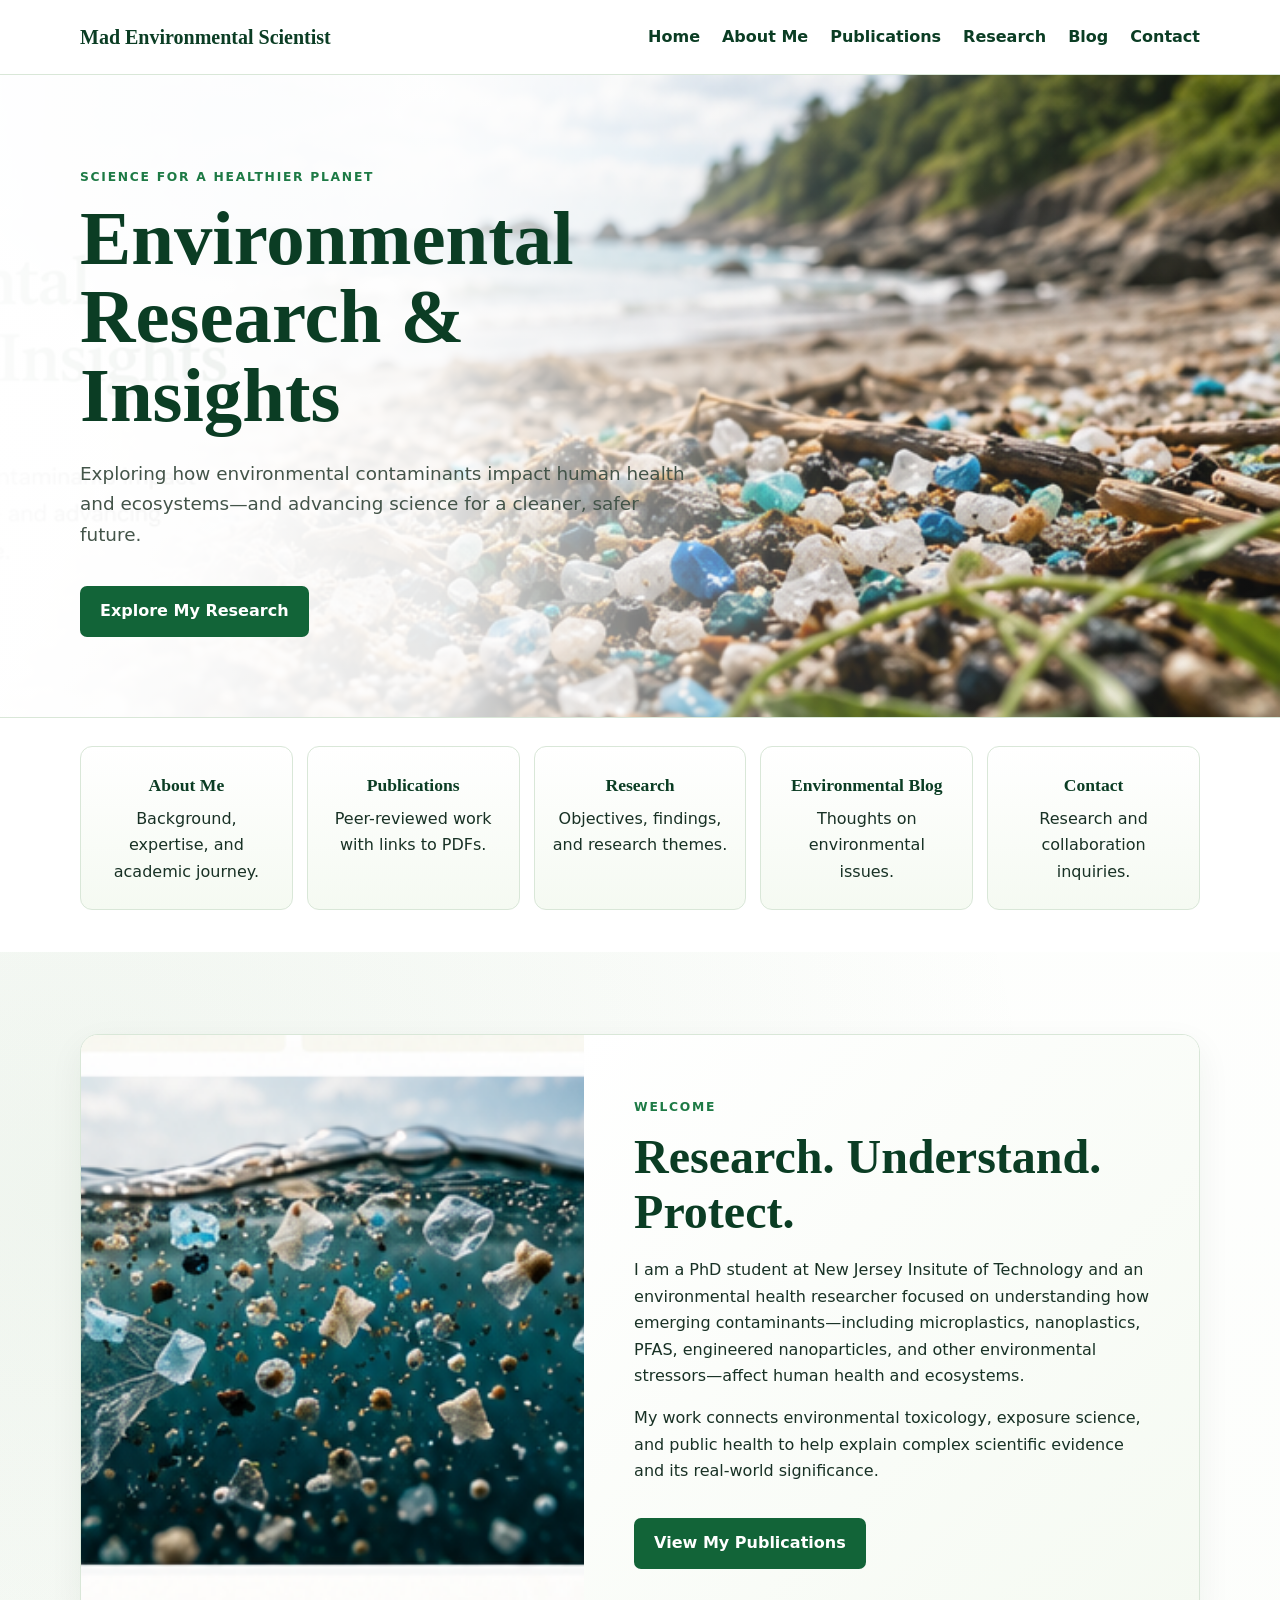
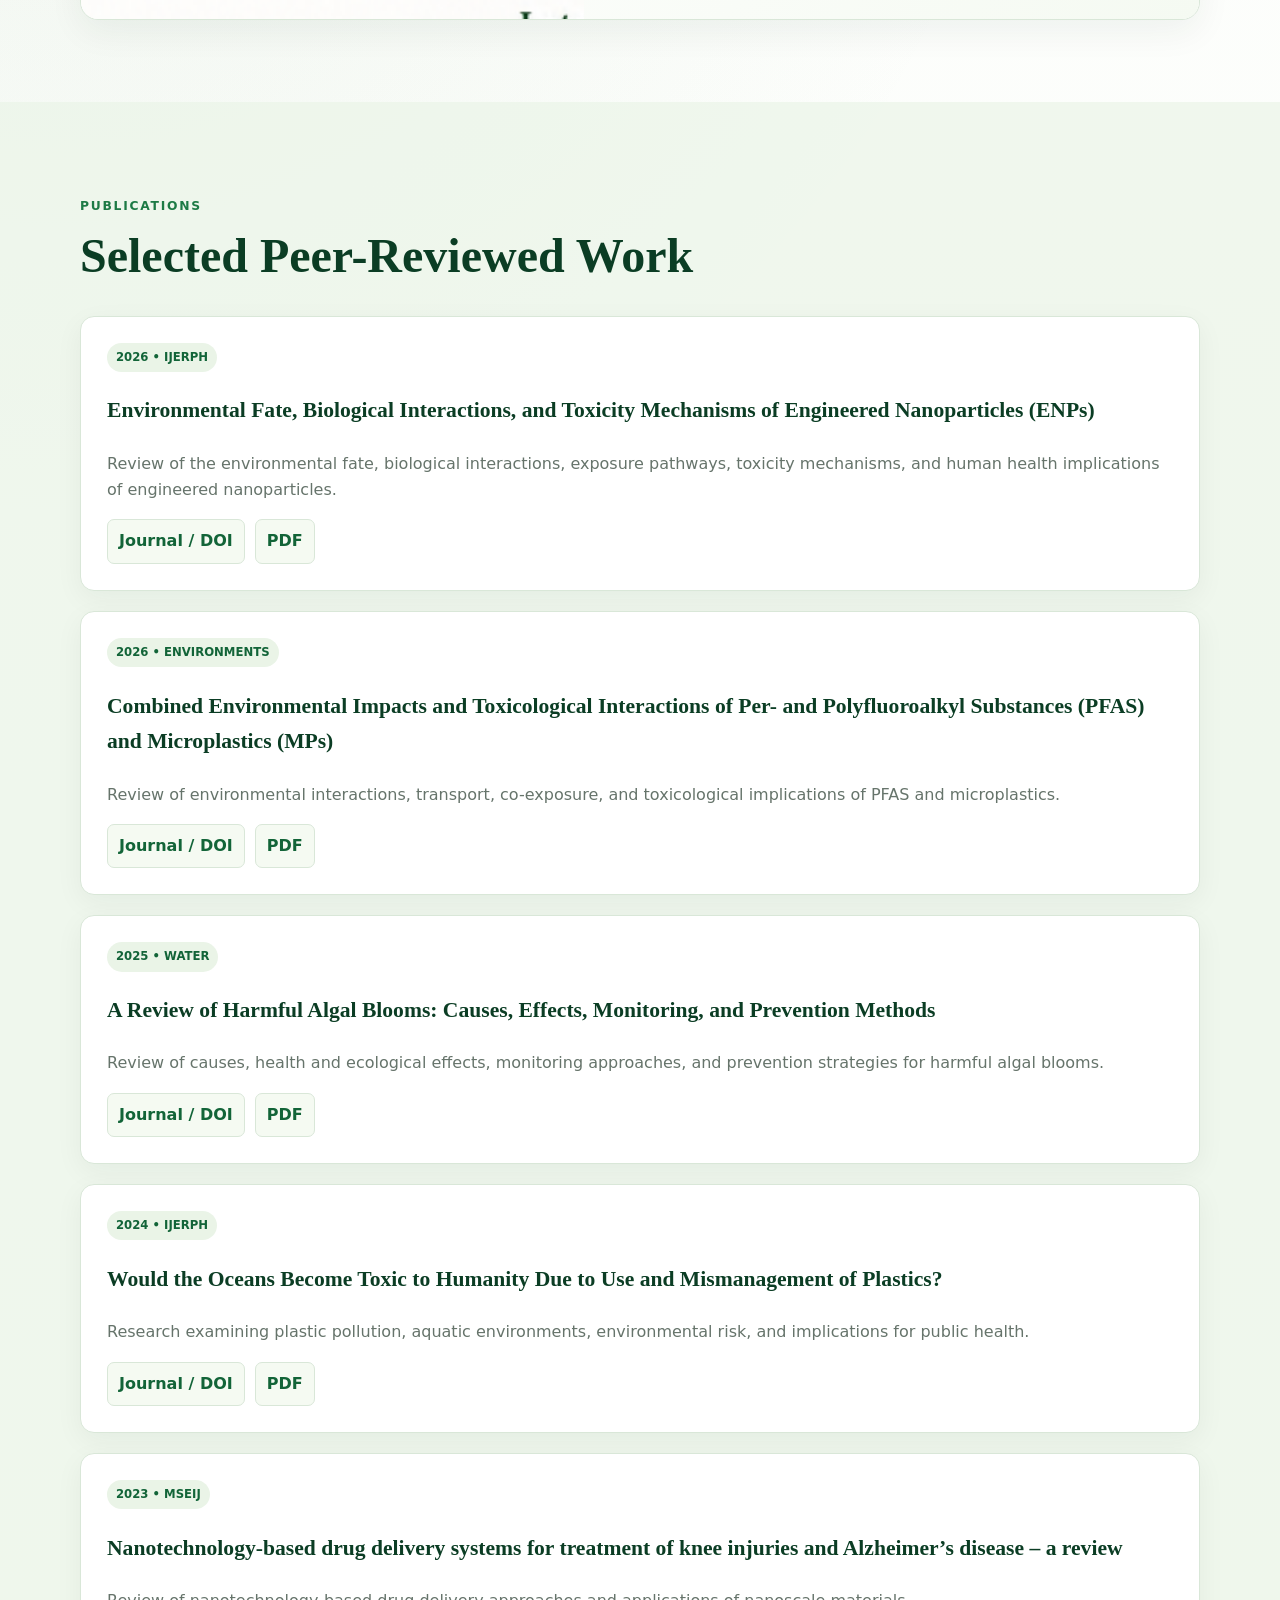
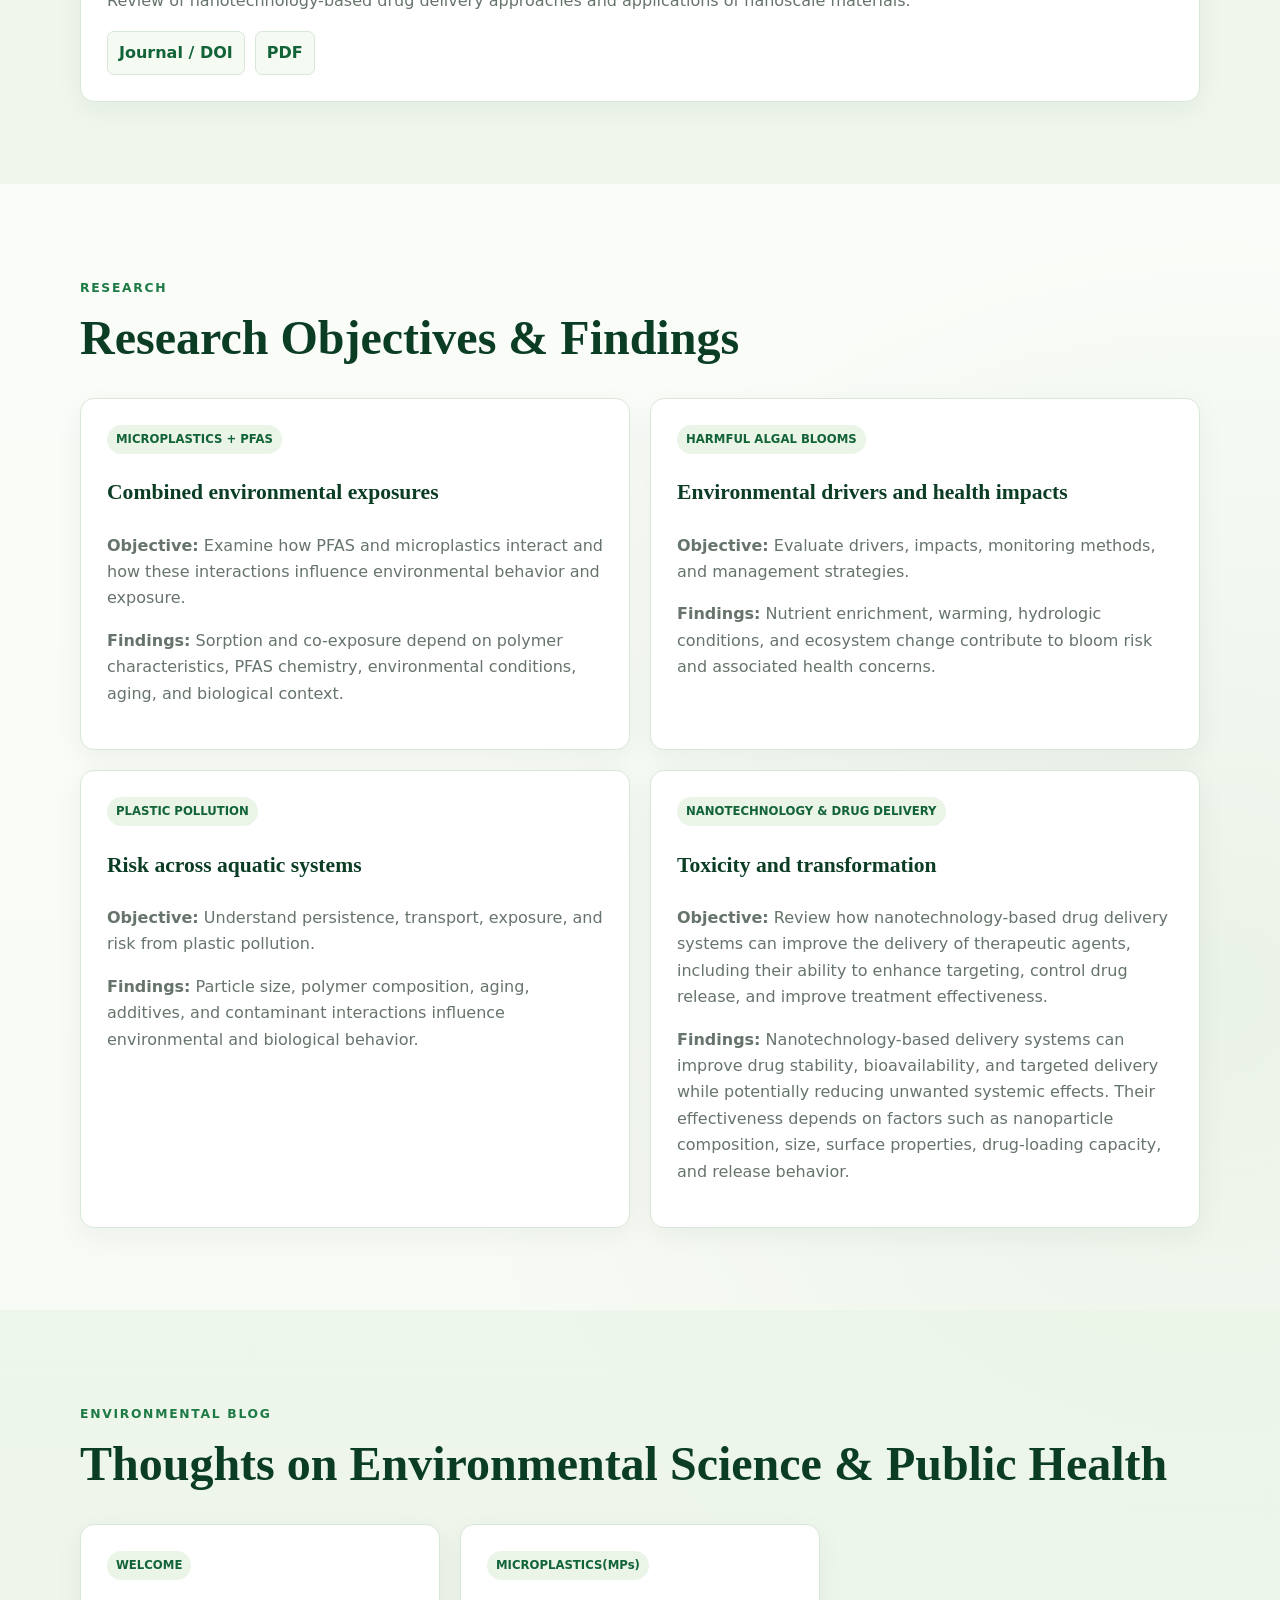
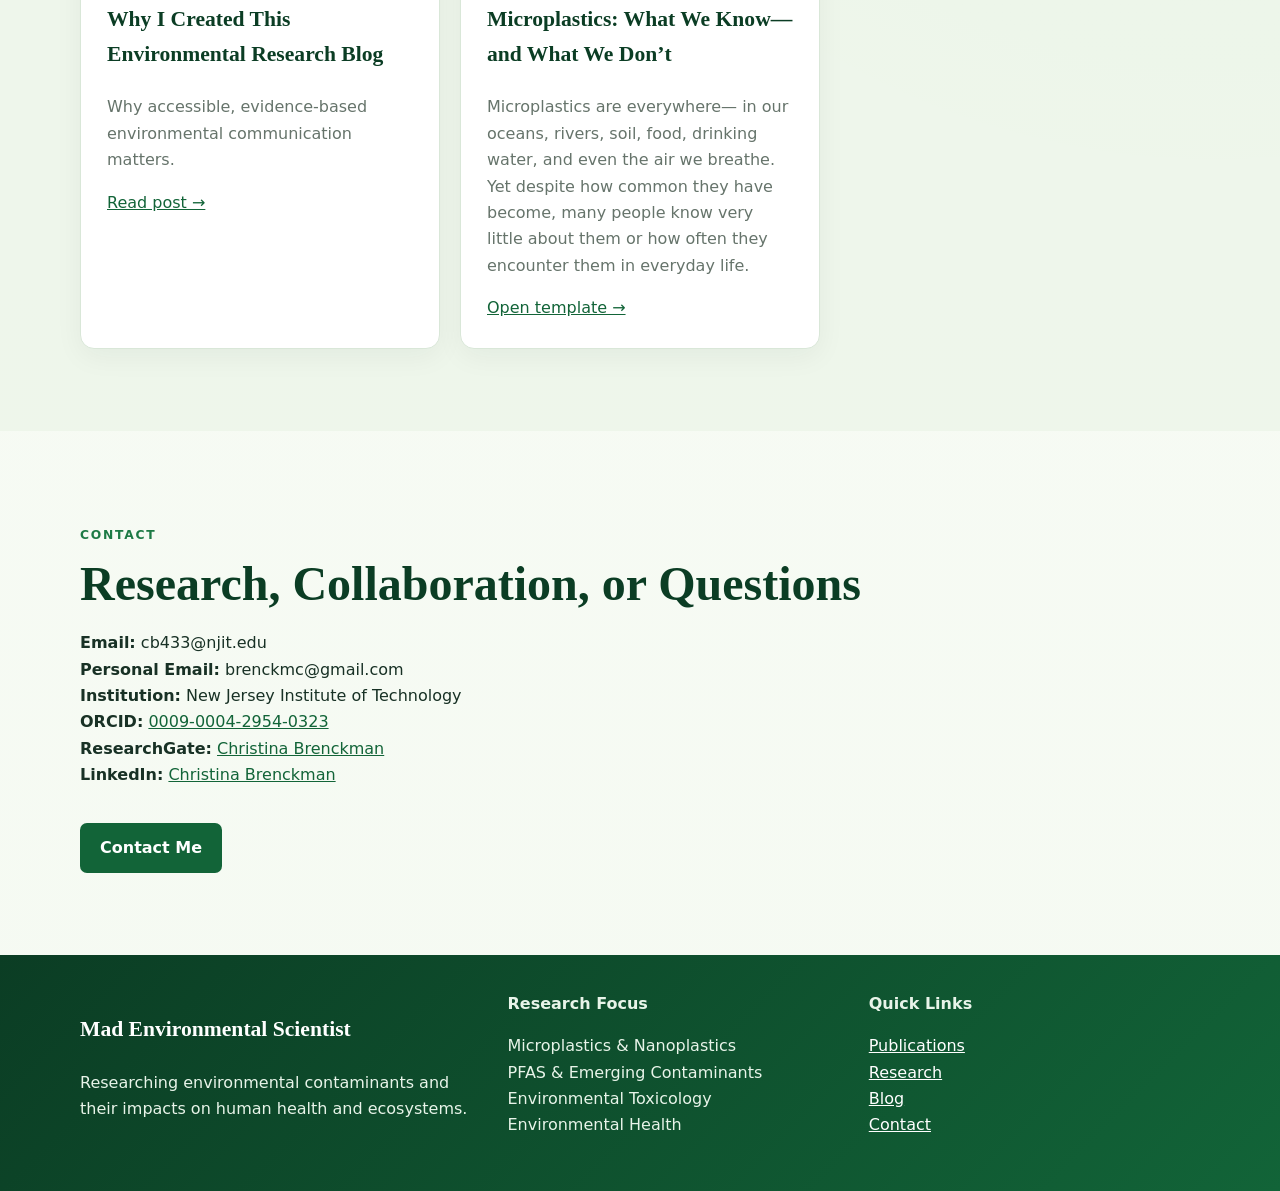
==== commit 56d78b5f: "Update index.html" ====
--- a/index.html
+++ b/index.html
@@ -3,7 +3,7 @@
   <h3>Environmental Fate, Biological Interactions, and Toxicity Mechanisms of Engineered Nanoparticles (ENPs)</h3>
   <p>Review of the environmental fate, biological interactions, exposure pathways, toxicity mechanisms, and human health implications of engineered nanoparticles.</p>
   <div class="links">
-    <a href="https://doi.org/10.3390/ijerph23091103" target="_blank">Journal / DOI</a>
+    <a href="https://doi.org/10.3390/ijerph23091103" target="_blank">Journal / DOI</a> <a href="pdfs/engineered-nanoparticles-review.pdf">PDF</a>
   </div>
 </div>
   <div class="card"><span class="pill"> <div class="pub"></div>2026 • ENVIRONMENTS</span><h3>Combined Environmental Impacts and Toxicological Interactions of Per- and Polyfluoroalkyl Substances (PFAS) and Microplastics (MPs)</h3><p>Review of environmental interactions, transport, co-exposure, and toxicological implications of PFAS and microplastics.</p><div class="links"><a href="https://doi.org/10.3390/environments13010038" target="_blank">Journal / DOI</a><a href="pdfs/pfas-microplastics-review.pdf">PDF</a></div></div><div class="card"><span class="pill">2025 • WATER</span><h3>A Review of Harmful Algal Blooms: Causes, Effects, Monitoring, and Prevention Methods</h3><p>Review of causes, health and ecological effects, monitoring approaches, and prevention strategies for harmful algal blooms.</p><div class="links"><a href="https://doi.org/10.3390/w17131980" target="_blank">Journal / DOI</a><a href="pdfs/harmful-algal-blooms-review.pdf">PDF</a></div></div><div class="card"><span class="pill">2024 • IJERPH</span><h3>Would the Oceans Become Toxic to Humanity Due to Use and Mismanagement of Plastics?</h3><p>Research examining plastic pollution, aquatic environments, environmental risk, and implications for public health.</p><div class="links"><a href="https://doi.org/10.3390/ijerph22010017" target="_blank">Journal / DOI</a><a href="pdfs/plastics-ocean-risk.pdf">PDF</a></div></div><div class="card"><span class="pill">2023 • MSEIJ</span><h3>Nanotechnology-based drug delivery systems for treatment of knee injuries and Alzheimer’s disease – a review</h3><p>Review of nanotechnology-based drug delivery approaches and applications of nanoscale materials.</p><div class="links"><a href="https://doi.org/10.15406/mseij.2023.07.00220" target="_blank">Journal / DOI</a><a href="pdfs/nanotechnology-drug-delivery-review.pdf">PDF</a></div></div></div></div></section><section id="research" class="section"><div class="container"><p class="label">RESEARCH</p><h2>Research Objectives & Findings</h2><div class="research-grid"><div class="card"><span class="pill">MICROPLASTICS + PFAS</span><h3>Combined environmental exposures</h3><p><strong>Objective:</strong> Examine how PFAS and microplastics interact and how these interactions influence environmental behavior and exposure.</p><p><strong>Findings:</strong> Sorption and co-exposure depend on polymer characteristics, PFAS chemistry, environmental conditions, aging, and biological context.</p></div><div class="card"><span class="pill">HARMFUL ALGAL BLOOMS</span><h3>Environmental drivers and health impacts</h3><p><strong>Objective:</strong> Evaluate drivers, impacts, monitoring methods, and management strategies.</p><p><strong>Findings:</strong> Nutrient enrichment, warming, hydrologic conditions, and ecosystem change contribute to bloom risk and associated health concerns.</p></div><div class="card"><span class="pill">PLASTIC POLLUTION</span><h3>Risk across aquatic systems</h3><p><strong>Objective:</strong> Understand persistence, transport, exposure, and risk from plastic pollution.</p><p><strong>Findings:</strong> Particle size, polymer composition, aging, additives, and contaminant interactions influence environmental and biological behavior.</p></div><div class="card"><span class="pill">NANOTECHNOLOGY & DRUG DELIVERY</span><h3>Toxicity and transformation</h3><p><strong>Objective:</strong> Review how nanotechnology-based drug delivery systems can improve the delivery of therapeutic agents, including their ability to enhance targeting, control drug release, and improve treatment effectiveness.</p><p><strong>Findings:</strong> Nanotechnology-based delivery systems can improve drug stability, bioavailability, and targeted delivery while potentially reducing unwanted systemic effects. Their effectiveness depends on factors such as nanoparticle composition, size, surface properties, drug-loading capacity, and release behavior.</p></div></div></div></section><section id="blog" class="section alt"><div class="container"><p class="label">ENVIRONMENTAL BLOG</p><h2>Thoughts on Environmental Science & Public Health</h2><div class="blog-grid"><div class="card"><span class="pill">WELCOME</span><h3>Why I Created This Environmental Research Blog</h3><p>Why accessible, evidence-based environmental communication matters.</p><a href="blog/why-i-created-this-blog.html">Read post →</a></div><div class="card"><span class="pill">MICROPLASTICS(MPs)</span><h3>Microplastics: What We Know—and What We Don’t</h3><p>Microplastics are everywhere— in our oceans, rivers, soil, food, drinking water, and even the air we breathe. Yet despite how common they have become, many people know very little about them or how often they encounter them in everyday life.</p><a href="blog/post-template.html">Open template →</a></div></div></div></section><section id="contact" class="section"><div class="container"><p class="label">CONTACT</p><h2>Research, Collaboration, or Questions</h2><p><strong>Email:</strong> cb433@njit.edu<br><strong>Personal Email:</strong> brenckmc@gmail.com<br><strong>Institution:</strong> New Jersey Institute of Technology<br><strong>ORCID:</strong> <a href="https://orcid.org/0009-0004-2954-0323" target="_blank">0009-0004-2954-0323</a><br><strong>ResearchGate:</strong> <a href="https://www.researchgate.net/profile/Christina_Brenckman?ev=hdr_xprf" target="_blank">Christina Brenckman</a><br><strong>LinkedIn:</strong> <a href="https://www.linkedin.com/in/christina-brenckman/" target="_blank">Christina Brenckman</a></p><a class="btn" href="mailto:brenckmc@gmail.com">Contact Me</a></div></section></main><footer><div class="container footer-grid"><div><h3 style="color:white">Mad Environmental Scientist</h3><p>Researching environmental contaminants and their impacts on human health and ecosystems.</p></div><div><strong>Research Focus</strong><p>Microplastics & Nanoplastics<br>PFAS & Emerging Contaminants<br>Environmental Toxicology<br>Environmental Health</p></div><div><strong>Quick Links</strong><p><a href="#publications">Publications</a><br><a href="#research">Research</a><br><a href="#blog">Blog</a><br><a href="#contact">Contact</a></p></div></div></footer></body></html>
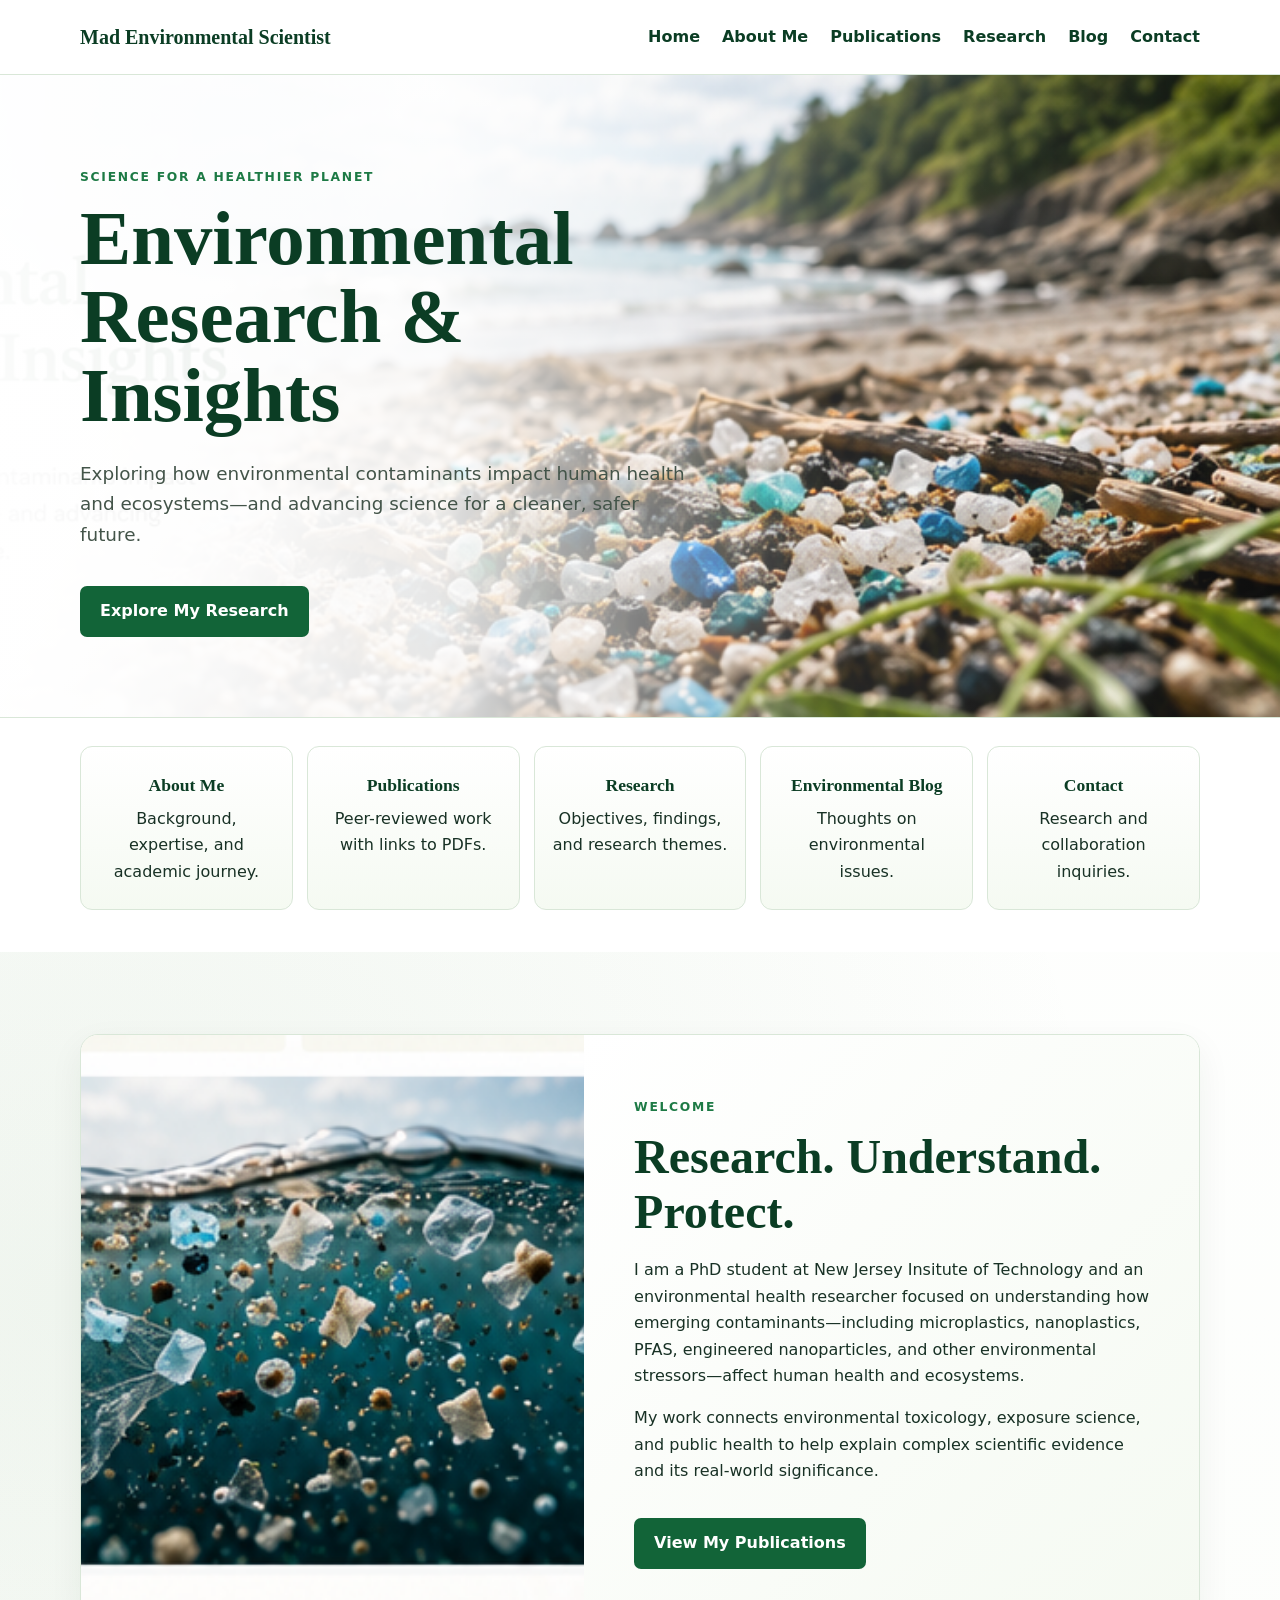
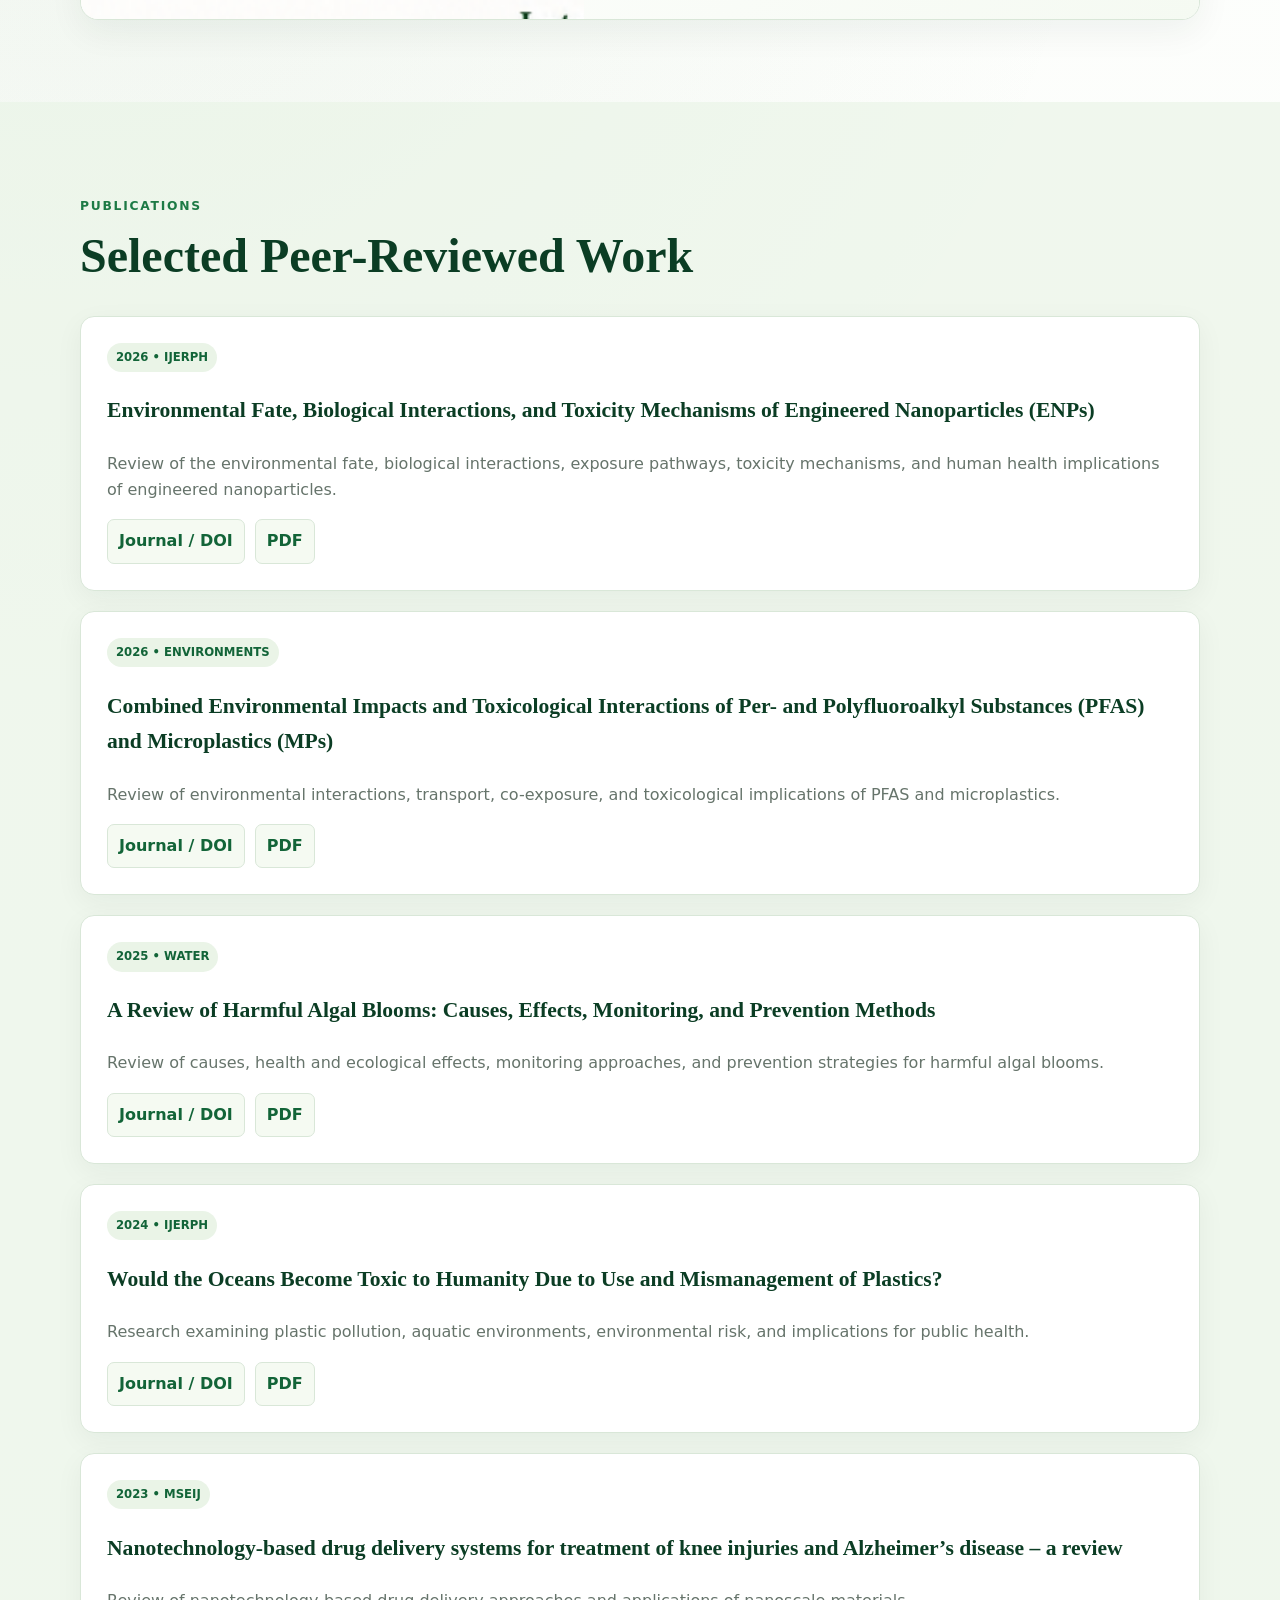
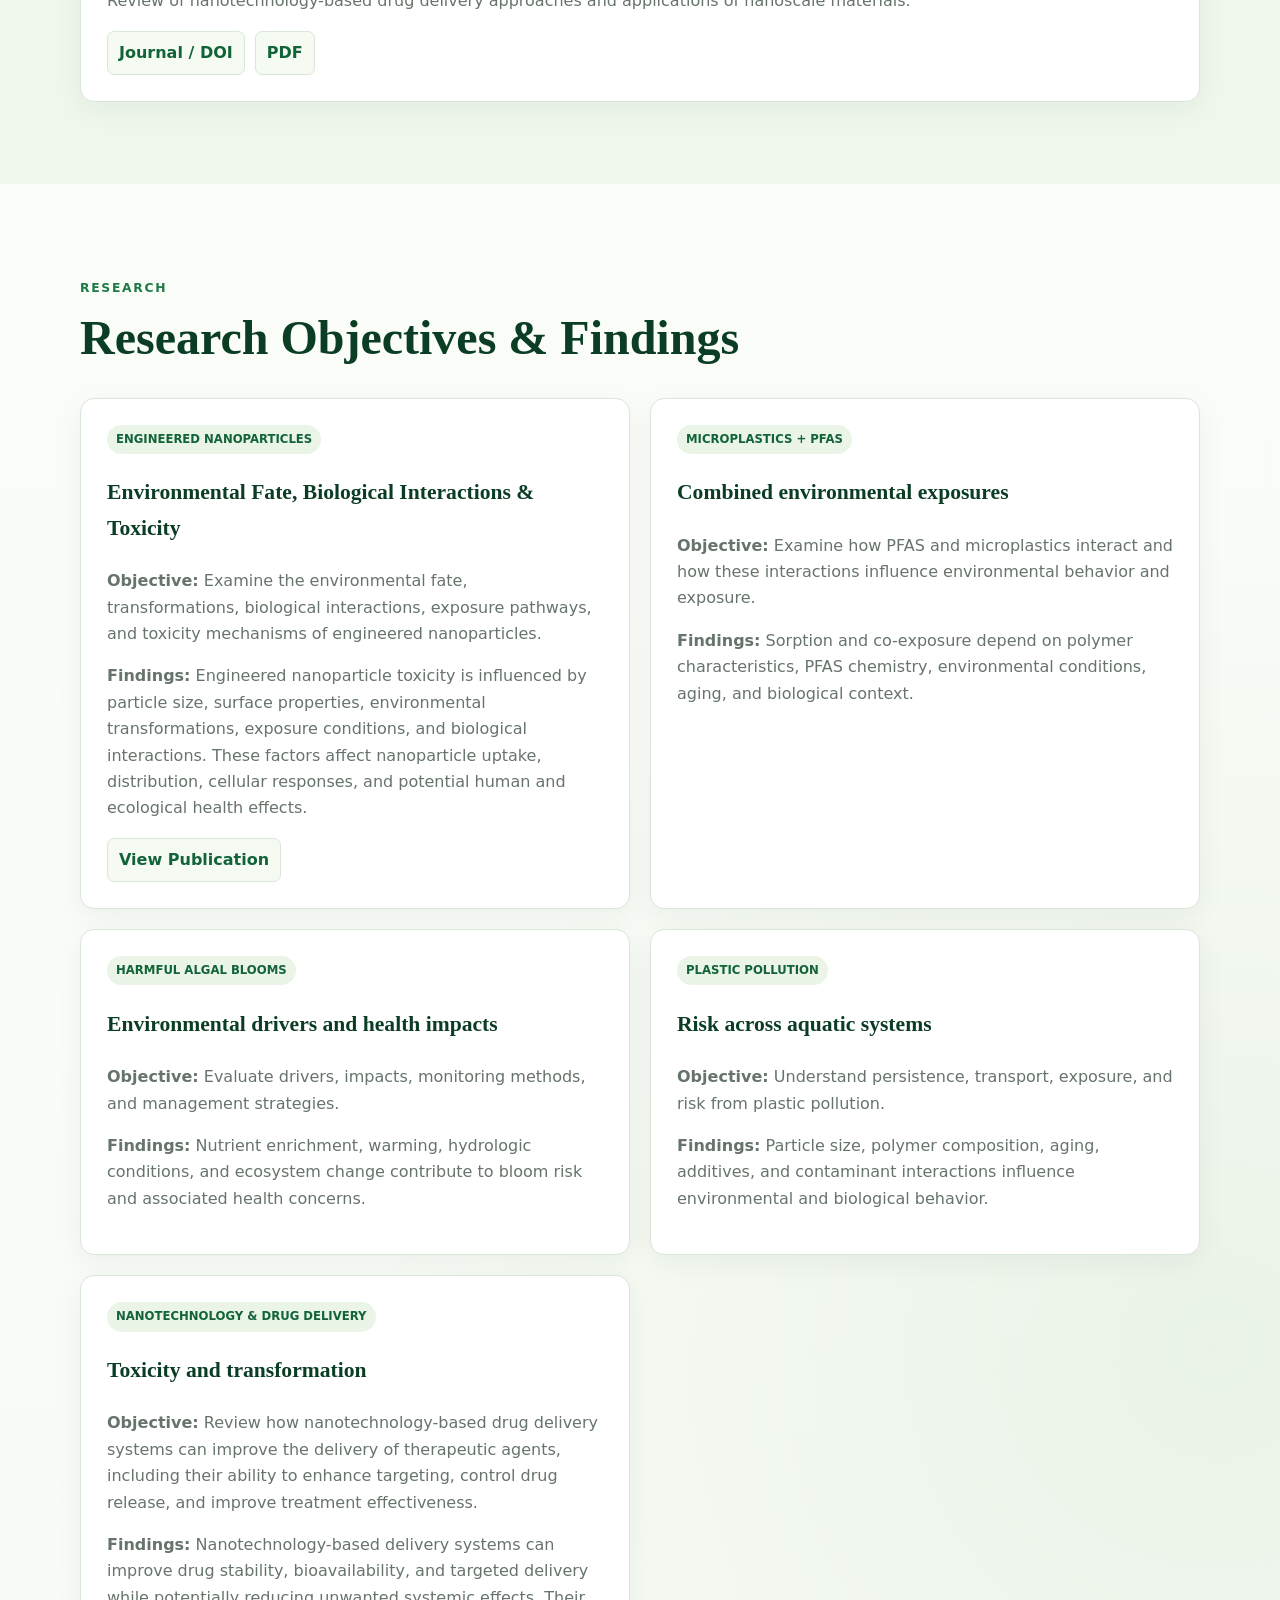
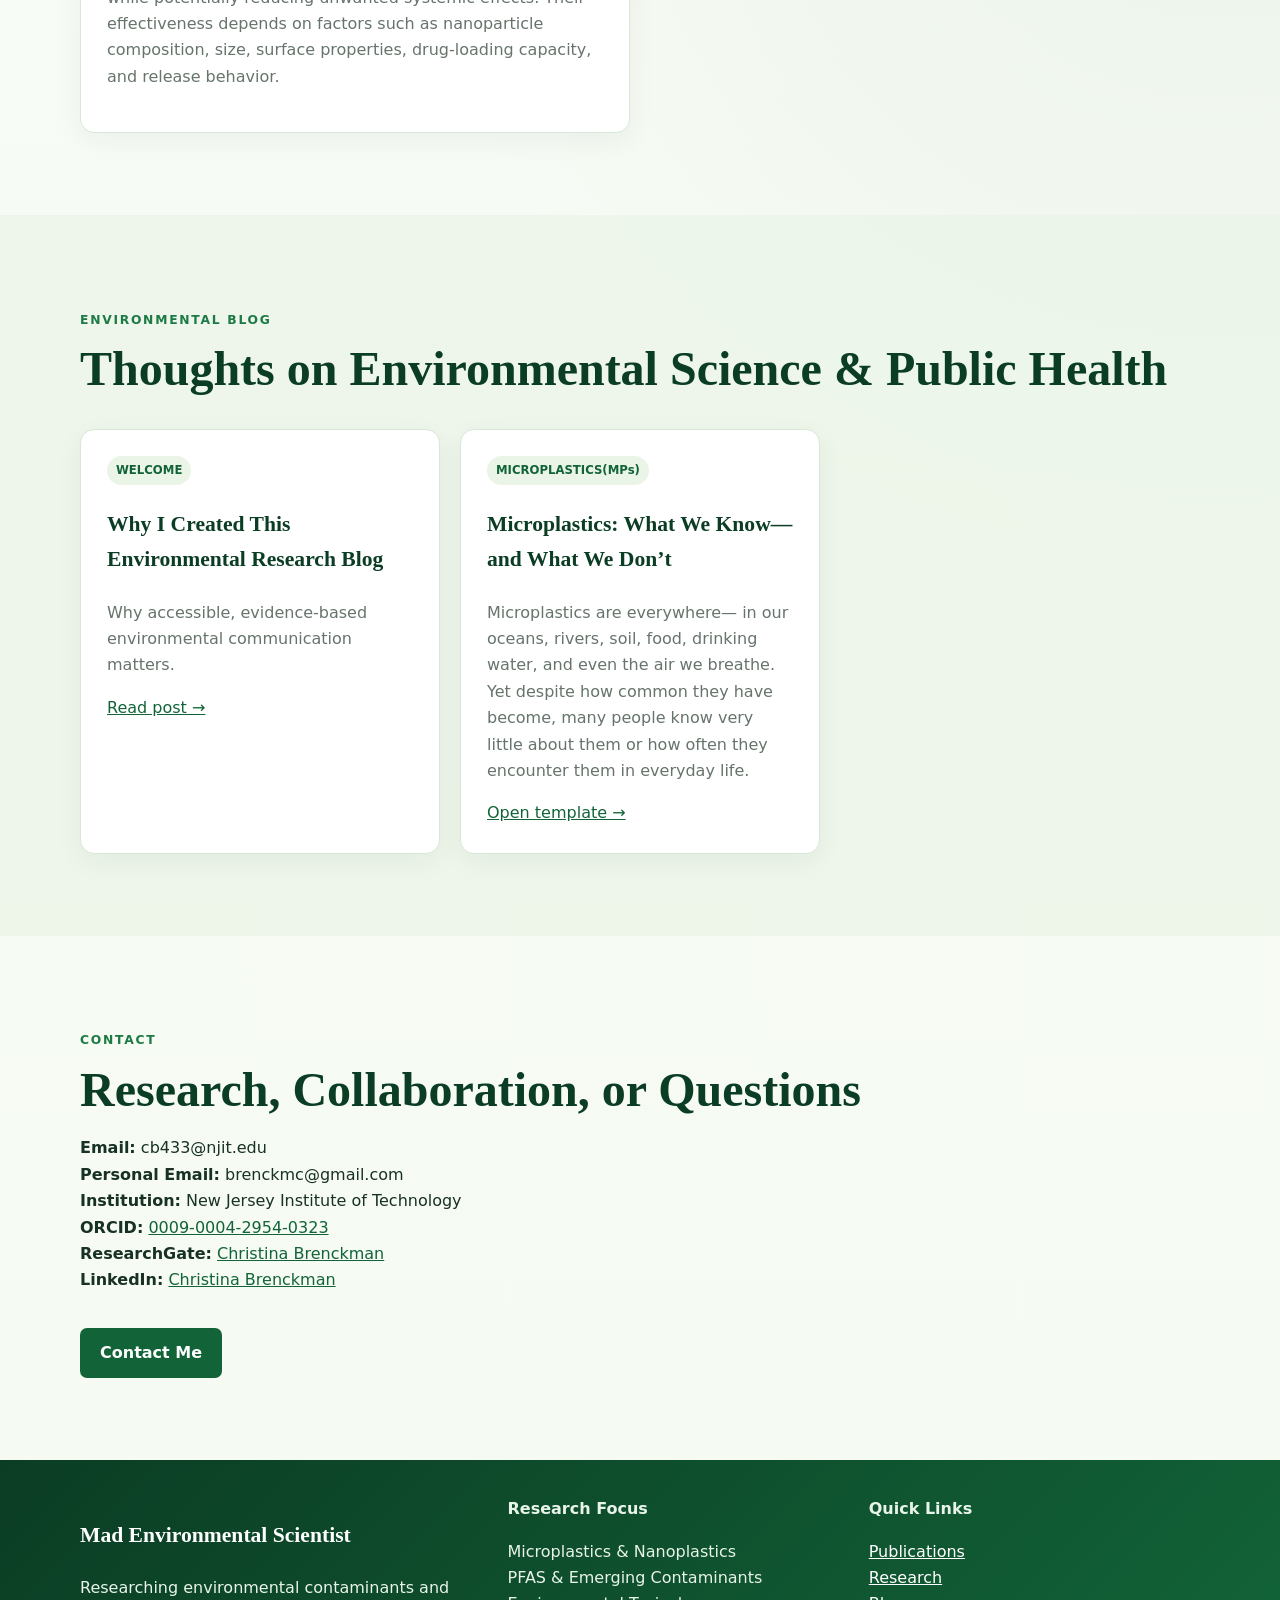
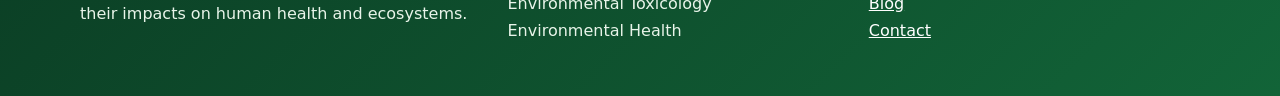
==== commit 9d8e5963: "Update index.html" ====
--- a/index.html
+++ b/index.html
@@ -6,4 +6,14 @@
     <a href="https://doi.org/10.3390/ijerph23091103" target="_blank">Journal / DOI</a> <a href="pdfs/engineered-nanoparticles-review.pdf">PDF</a>
   </div>
 </div>
-  <div class="card"><span class="pill"> <div class="pub"></div>2026 • ENVIRONMENTS</span><h3>Combined Environmental Impacts and Toxicological Interactions of Per- and Polyfluoroalkyl Substances (PFAS) and Microplastics (MPs)</h3><p>Review of environmental interactions, transport, co-exposure, and toxicological implications of PFAS and microplastics.</p><div class="links"><a href="https://doi.org/10.3390/environments13010038" target="_blank">Journal / DOI</a><a href="pdfs/pfas-microplastics-review.pdf">PDF</a></div></div><div class="card"><span class="pill">2025 • WATER</span><h3>A Review of Harmful Algal Blooms: Causes, Effects, Monitoring, and Prevention Methods</h3><p>Review of causes, health and ecological effects, monitoring approaches, and prevention strategies for harmful algal blooms.</p><div class="links"><a href="https://doi.org/10.3390/w17131980" target="_blank">Journal / DOI</a><a href="pdfs/harmful-algal-blooms-review.pdf">PDF</a></div></div><div class="card"><span class="pill">2024 • IJERPH</span><h3>Would the Oceans Become Toxic to Humanity Due to Use and Mismanagement of Plastics?</h3><p>Research examining plastic pollution, aquatic environments, environmental risk, and implications for public health.</p><div class="links"><a href="https://doi.org/10.3390/ijerph22010017" target="_blank">Journal / DOI</a><a href="pdfs/plastics-ocean-risk.pdf">PDF</a></div></div><div class="card"><span class="pill">2023 • MSEIJ</span><h3>Nanotechnology-based drug delivery systems for treatment of knee injuries and Alzheimer’s disease – a review</h3><p>Review of nanotechnology-based drug delivery approaches and applications of nanoscale materials.</p><div class="links"><a href="https://doi.org/10.15406/mseij.2023.07.00220" target="_blank">Journal / DOI</a><a href="pdfs/nanotechnology-drug-delivery-review.pdf">PDF</a></div></div></div></div></section><section id="research" class="section"><div class="container"><p class="label">RESEARCH</p><h2>Research Objectives & Findings</h2><div class="research-grid"><div class="card"><span class="pill">MICROPLASTICS + PFAS</span><h3>Combined environmental exposures</h3><p><strong>Objective:</strong> Examine how PFAS and microplastics interact and how these interactions influence environmental behavior and exposure.</p><p><strong>Findings:</strong> Sorption and co-exposure depend on polymer characteristics, PFAS chemistry, environmental conditions, aging, and biological context.</p></div><div class="card"><span class="pill">HARMFUL ALGAL BLOOMS</span><h3>Environmental drivers and health impacts</h3><p><strong>Objective:</strong> Evaluate drivers, impacts, monitoring methods, and management strategies.</p><p><strong>Findings:</strong> Nutrient enrichment, warming, hydrologic conditions, and ecosystem change contribute to bloom risk and associated health concerns.</p></div><div class="card"><span class="pill">PLASTIC POLLUTION</span><h3>Risk across aquatic systems</h3><p><strong>Objective:</strong> Understand persistence, transport, exposure, and risk from plastic pollution.</p><p><strong>Findings:</strong> Particle size, polymer composition, aging, additives, and contaminant interactions influence environmental and biological behavior.</p></div><div class="card"><span class="pill">NANOTECHNOLOGY & DRUG DELIVERY</span><h3>Toxicity and transformation</h3><p><strong>Objective:</strong> Review how nanotechnology-based drug delivery systems can improve the delivery of therapeutic agents, including their ability to enhance targeting, control drug release, and improve treatment effectiveness.</p><p><strong>Findings:</strong> Nanotechnology-based delivery systems can improve drug stability, bioavailability, and targeted delivery while potentially reducing unwanted systemic effects. Their effectiveness depends on factors such as nanoparticle composition, size, surface properties, drug-loading capacity, and release behavior.</p></div></div></div></section><section id="blog" class="section alt"><div class="container"><p class="label">ENVIRONMENTAL BLOG</p><h2>Thoughts on Environmental Science & Public Health</h2><div class="blog-grid"><div class="card"><span class="pill">WELCOME</span><h3>Why I Created This Environmental Research Blog</h3><p>Why accessible, evidence-based environmental communication matters.</p><a href="blog/why-i-created-this-blog.html">Read post →</a></div><div class="card"><span class="pill">MICROPLASTICS(MPs)</span><h3>Microplastics: What We Know—and What We Don’t</h3><p>Microplastics are everywhere— in our oceans, rivers, soil, food, drinking water, and even the air we breathe. Yet despite how common they have become, many people know very little about them or how often they encounter them in everyday life.</p><a href="blog/post-template.html">Open template →</a></div></div></div></section><section id="contact" class="section"><div class="container"><p class="label">CONTACT</p><h2>Research, Collaboration, or Questions</h2><p><strong>Email:</strong> cb433@njit.edu<br><strong>Personal Email:</strong> brenckmc@gmail.com<br><strong>Institution:</strong> New Jersey Institute of Technology<br><strong>ORCID:</strong> <a href="https://orcid.org/0009-0004-2954-0323" target="_blank">0009-0004-2954-0323</a><br><strong>ResearchGate:</strong> <a href="https://www.researchgate.net/profile/Christina_Brenckman?ev=hdr_xprf" target="_blank">Christina Brenckman</a><br><strong>LinkedIn:</strong> <a href="https://www.linkedin.com/in/christina-brenckman/" target="_blank">Christina Brenckman</a></p><a class="btn" href="mailto:brenckmc@gmail.com">Contact Me</a></div></section></main><footer><div class="container footer-grid"><div><h3 style="color:white">Mad Environmental Scientist</h3><p>Researching environmental contaminants and their impacts on human health and ecosystems.</p></div><div><strong>Research Focus</strong><p>Microplastics & Nanoplastics<br>PFAS & Emerging Contaminants<br>Environmental Toxicology<br>Environmental Health</p></div><div><strong>Quick Links</strong><p><a href="#publications">Publications</a><br><a href="#research">Research</a><br><a href="#blog">Blog</a><br><a href="#contact">Contact</a></p></div></div></footer></body></html>
+  <div class="card"><span class="pill"> <div class="pub"></div>2026 • ENVIRONMENTS</span><h3>Combined Environmental Impacts and Toxicological Interactions of Per- and Polyfluoroalkyl Substances (PFAS) and Microplastics (MPs)</h3><p>Review of environmental interactions, transport, co-exposure, and toxicological implications of PFAS and microplastics.</p><div class="links"><a href="https://doi.org/10.3390/environments13010038" target="_blank">Journal / DOI</a><a href="pdfs/pfas-microplastics-review.pdf">PDF</a></div></div><div class="card"><span class="pill">2025 • WATER</span><h3>A Review of Harmful Algal Blooms: Causes, Effects, Monitoring, and Prevention Methods</h3><p>Review of causes, health and ecological effects, monitoring approaches, and prevention strategies for harmful algal blooms.</p><div class="links"><a href="https://doi.org/10.3390/w17131980" target="_blank">Journal / DOI</a><a href="pdfs/harmful-algal-blooms-review.pdf">PDF</a></div></div><div class="card"><span class="pill">2024 • IJERPH</span><h3>Would the Oceans Become Toxic to Humanity Due to Use and Mismanagement of Plastics?</h3><p>Research examining plastic pollution, aquatic environments, environmental risk, and implications for public health.</p><div class="links"><a href="https://doi.org/10.3390/ijerph22010017" target="_blank">Journal / DOI</a><a href="pdfs/plastics-ocean-risk.pdf">PDF</a></div></div><div class="card"><span class="pill">2023 • MSEIJ</span><h3>Nanotechnology-based drug delivery systems for treatment of knee injuries and Alzheimer’s disease – a review</h3><p>Review of nanotechnology-based drug delivery approaches and applications of nanoscale materials.</p><div class="links"><a href="https://doi.org/10.15406/mseij.2023.07.00220" target="_blank">Journal / DOI</a><a href="pdfs/nanotechnology-drug-delivery-review.pdf">PDF</a></div></div></div></div></section><section id="research" class="section"><div class="container">
+<p class="label">RESEARCH</p><h2>Research Objectives & Findings</h2><div class="research-grid">
+  <div class="card">
+  <span class="pill">ENGINEERED NANOPARTICLES</span>
+  <h3>Environmental Fate, Biological Interactions & Toxicity</h3>
+  <p><strong>Objective:</strong> Examine the environmental fate, transformations, biological interactions, exposure pathways, and toxicity mechanisms of engineered nanoparticles.</p>
+  <p><strong>Findings:</strong> Engineered nanoparticle toxicity is influenced by particle size, surface properties, environmental transformations, exposure conditions, and biological interactions. These factors affect nanoparticle uptake, distribution, cellular responses, and potential human and ecological health effects.</p>
+  <div class="links">
+    <a href="https://doi.org/10.3390/ijerph23091103" target="_blank">View Publication</a>
+  </div>
+</div><div class="card"><span class="pill">MICROPLASTICS + PFAS</span><h3>Combined environmental exposures</h3><p><strong>Objective:</strong> Examine how PFAS and microplastics interact and how these interactions influence environmental behavior and exposure.</p><p><strong>Findings:</strong> Sorption and co-exposure depend on polymer characteristics, PFAS chemistry, environmental conditions, aging, and biological context.</p></div><div class="card"><span class="pill">HARMFUL ALGAL BLOOMS</span><h3>Environmental drivers and health impacts</h3><p><strong>Objective:</strong> Evaluate drivers, impacts, monitoring methods, and management strategies.</p><p><strong>Findings:</strong> Nutrient enrichment, warming, hydrologic conditions, and ecosystem change contribute to bloom risk and associated health concerns.</p></div><div class="card"><span class="pill">PLASTIC POLLUTION</span><h3>Risk across aquatic systems</h3><p><strong>Objective:</strong> Understand persistence, transport, exposure, and risk from plastic pollution.</p><p><strong>Findings:</strong> Particle size, polymer composition, aging, additives, and contaminant interactions influence environmental and biological behavior.</p></div><div class="card"><span class="pill">NANOTECHNOLOGY & DRUG DELIVERY</span><h3>Toxicity and transformation</h3><p><strong>Objective:</strong> Review how nanotechnology-based drug delivery systems can improve the delivery of therapeutic agents, including their ability to enhance targeting, control drug release, and improve treatment effectiveness.</p><p><strong>Findings:</strong> Nanotechnology-based delivery systems can improve drug stability, bioavailability, and targeted delivery while potentially reducing unwanted systemic effects. Their effectiveness depends on factors such as nanoparticle composition, size, surface properties, drug-loading capacity, and release behavior.</p></div></div></div></section><section id="blog" class="section alt"><div class="container"><p class="label">ENVIRONMENTAL BLOG</p><h2>Thoughts on Environmental Science & Public Health</h2><div class="blog-grid"><div class="card"><span class="pill">WELCOME</span><h3>Why I Created This Environmental Research Blog</h3><p>Why accessible, evidence-based environmental communication matters.</p><a href="blog/why-i-created-this-blog.html">Read post →</a></div><div class="card"><span class="pill">MICROPLASTICS(MPs)</span><h3>Microplastics: What We Know—and What We Don’t</h3><p>Microplastics are everywhere— in our oceans, rivers, soil, food, drinking water, and even the air we breathe. Yet despite how common they have become, many people know very little about them or how often they encounter them in everyday life.</p><a href="blog/post-template.html">Open template →</a></div></div></div></section><section id="contact" class="section"><div class="container"><p class="label">CONTACT</p><h2>Research, Collaboration, or Questions</h2><p><strong>Email:</strong> cb433@njit.edu<br><strong>Personal Email:</strong> brenckmc@gmail.com<br><strong>Institution:</strong> New Jersey Institute of Technology<br><strong>ORCID:</strong> <a href="https://orcid.org/0009-0004-2954-0323" target="_blank">0009-0004-2954-0323</a><br><strong>ResearchGate:</strong> <a href="https://www.researchgate.net/profile/Christina_Brenckman?ev=hdr_xprf" target="_blank">Christina Brenckman</a><br><strong>LinkedIn:</strong> <a href="https://www.linkedin.com/in/christina-brenckman/" target="_blank">Christina Brenckman</a></p><a class="btn" href="mailto:brenckmc@gmail.com">Contact Me</a></div></section></main><footer><div class="container footer-grid"><div><h3 style="color:white">Mad Environmental Scientist</h3><p>Researching environmental contaminants and their impacts on human health and ecosystems.</p></div><div><strong>Research Focus</strong><p>Microplastics & Nanoplastics<br>PFAS & Emerging Contaminants<br>Environmental Toxicology<br>Environmental Health</p></div><div><strong>Quick Links</strong><p><a href="#publications">Publications</a><br><a href="#research">Research</a><br><a href="#blog">Blog</a><br><a href="#contact">Contact</a></p></div></div></footer></body></html>
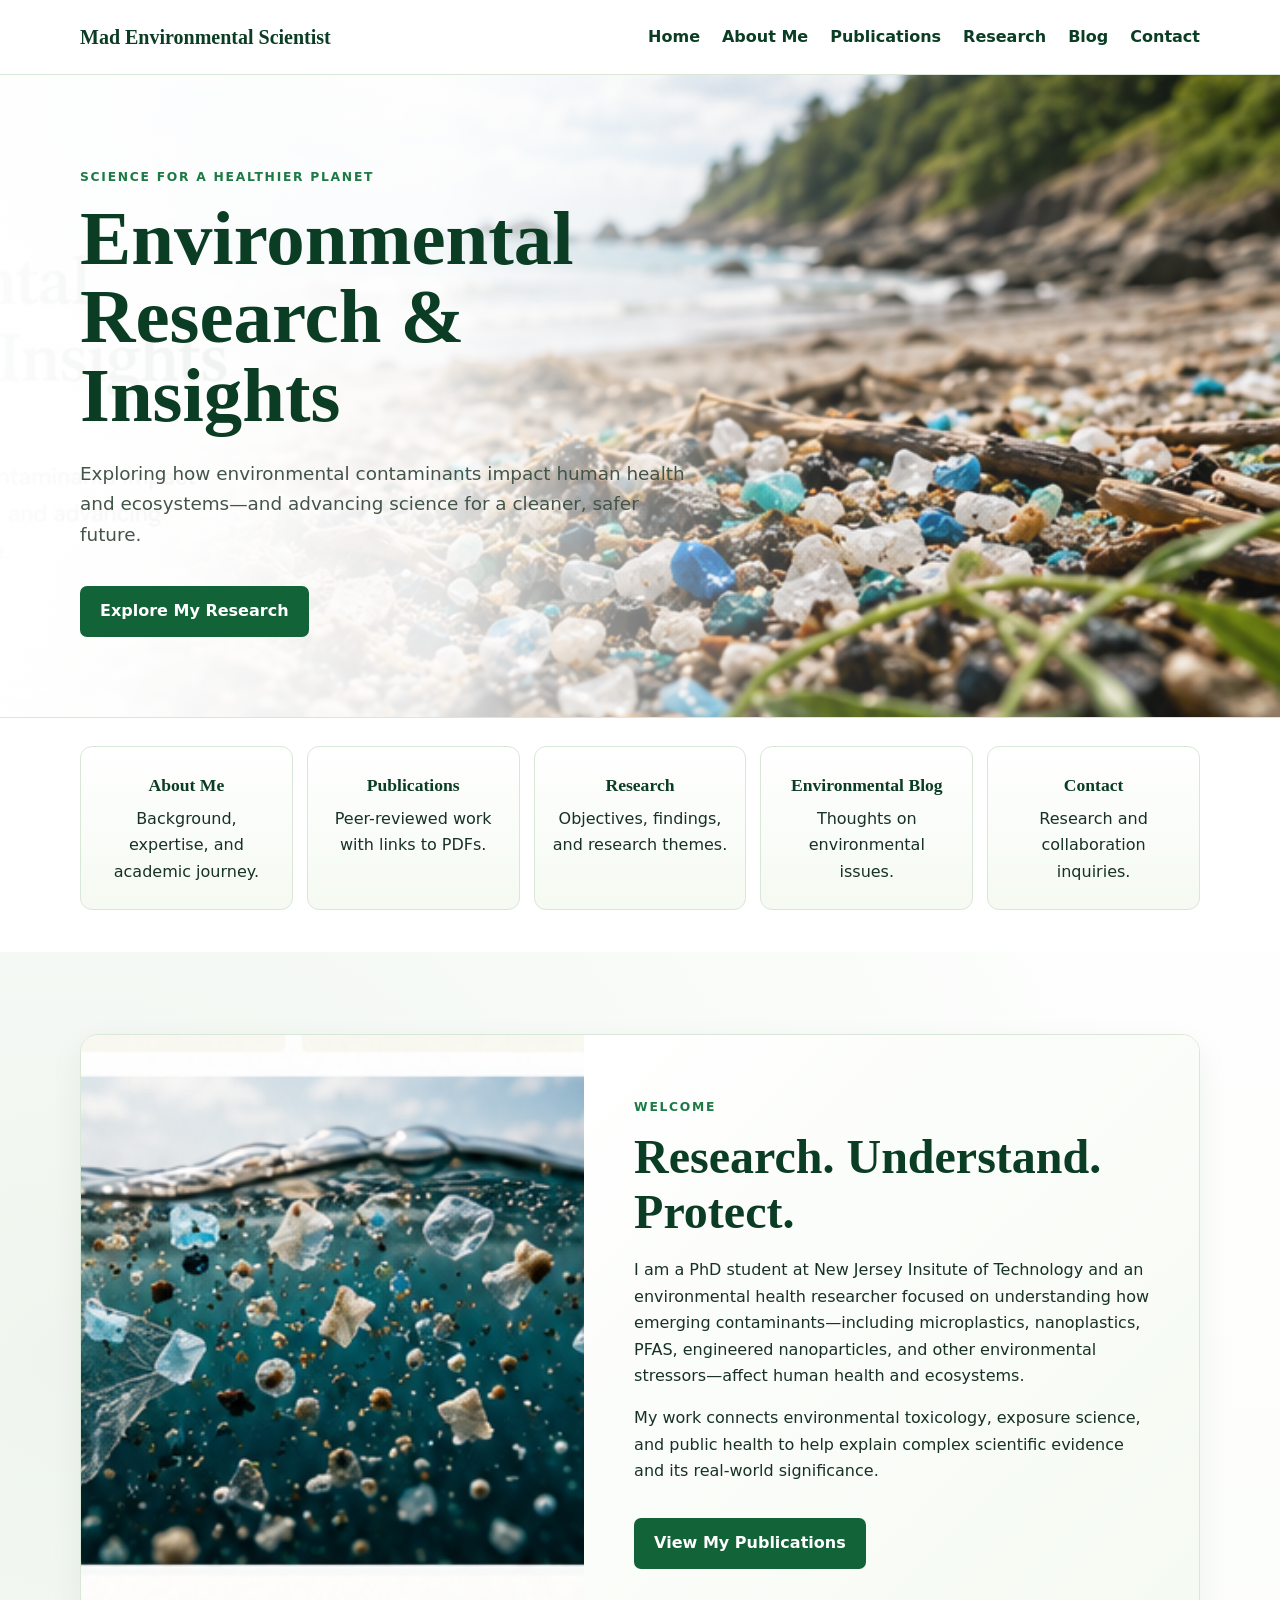
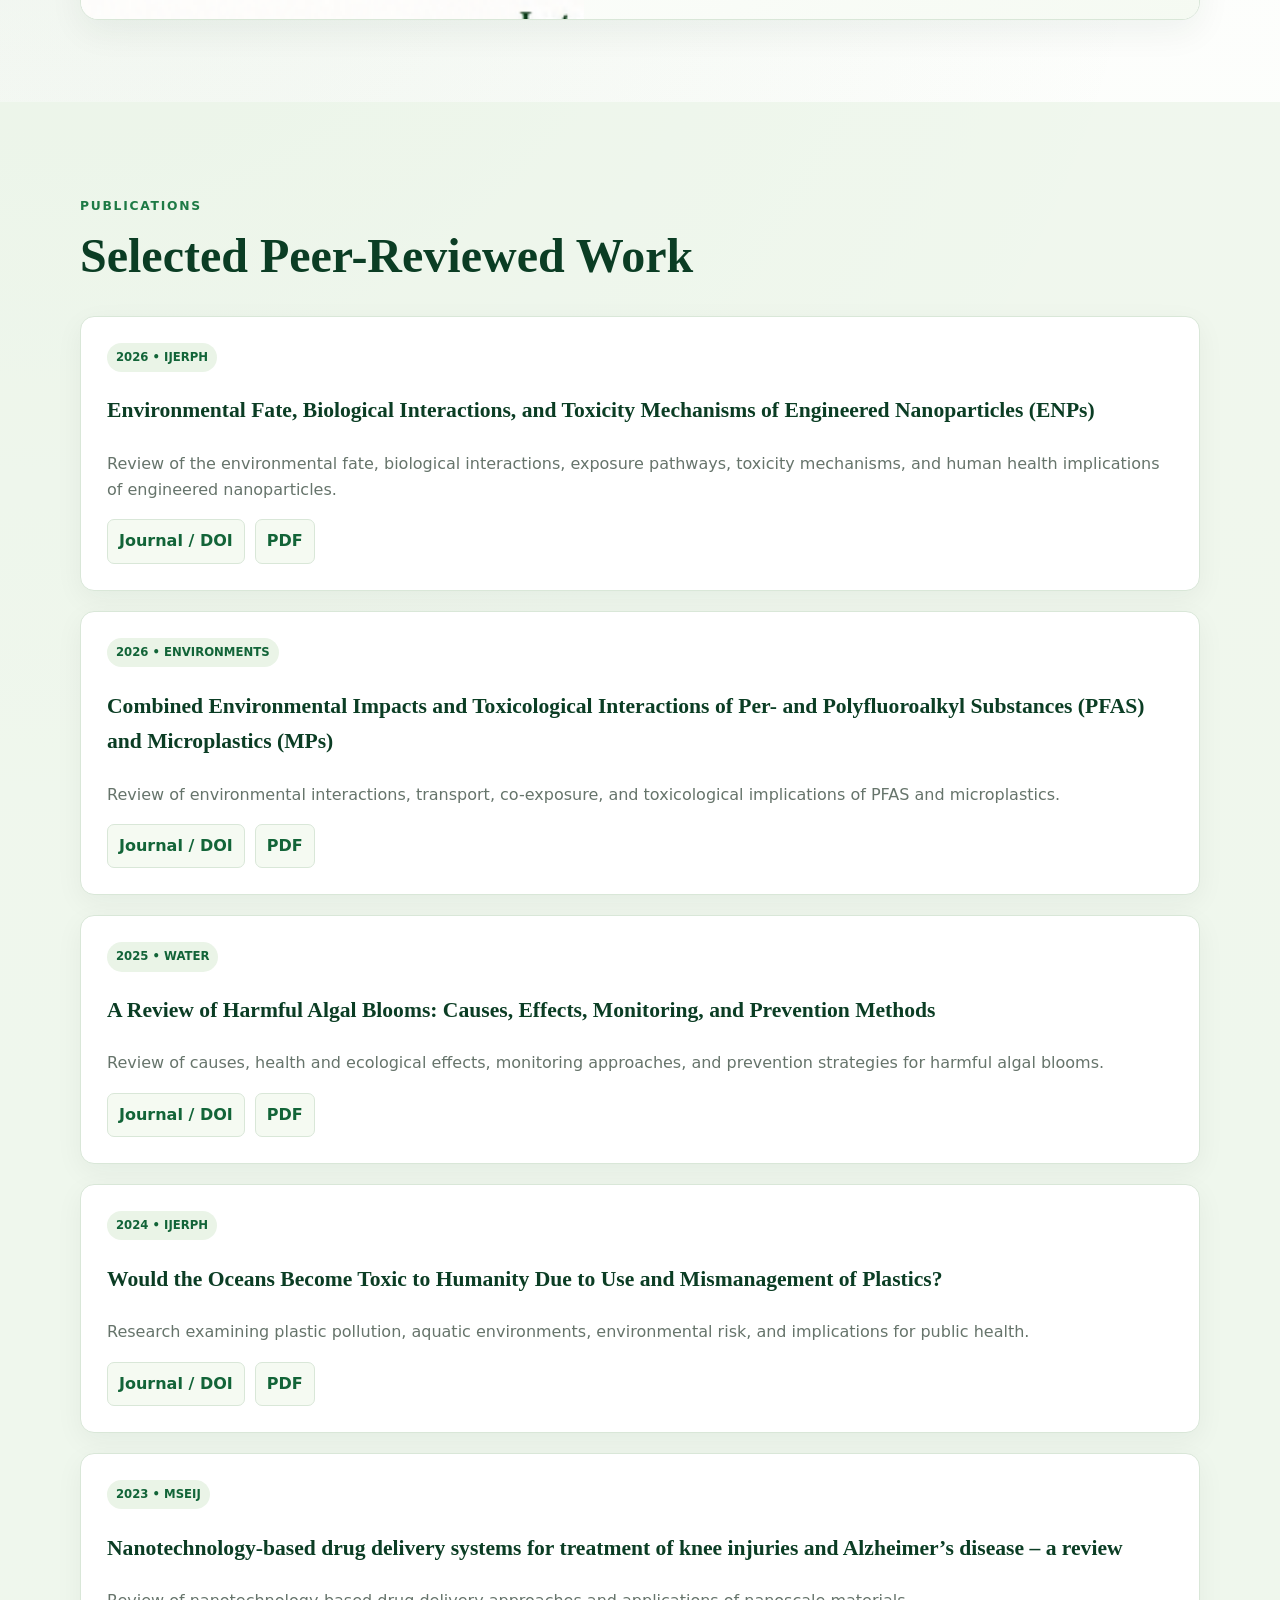
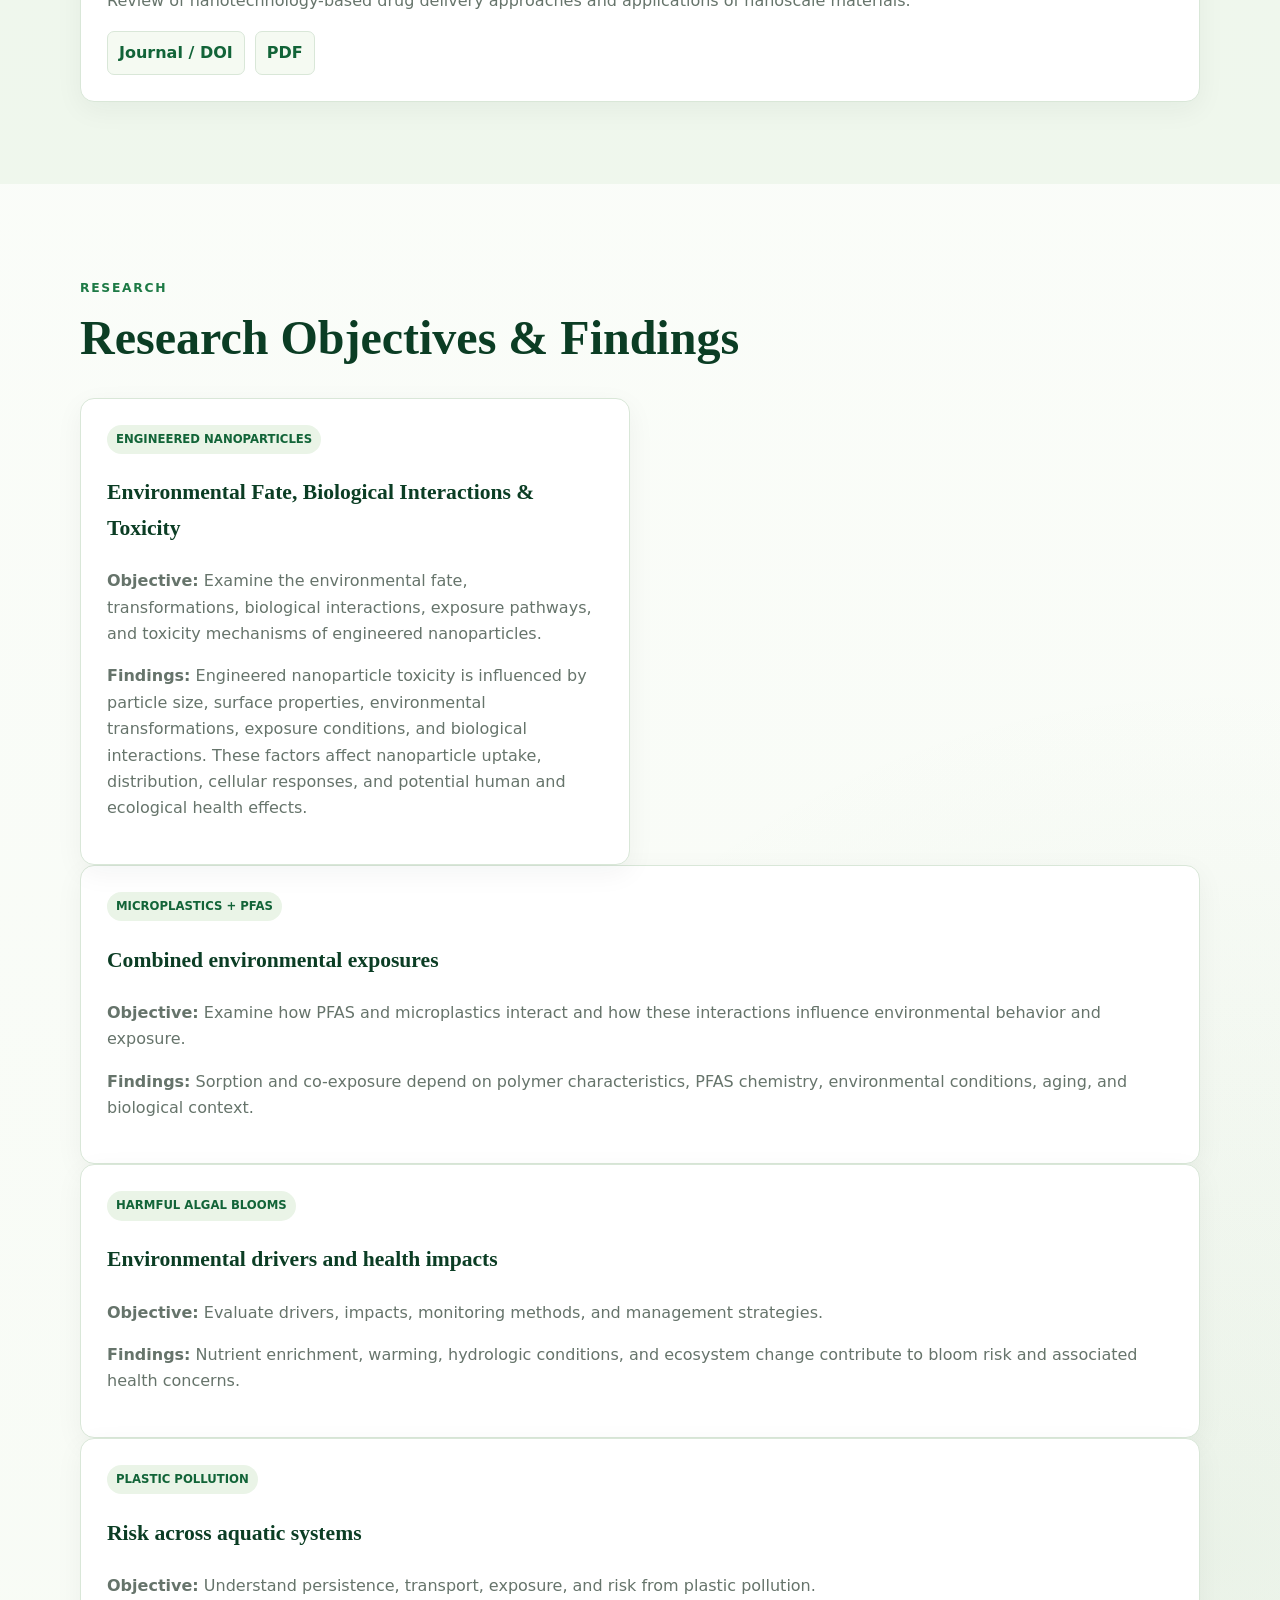
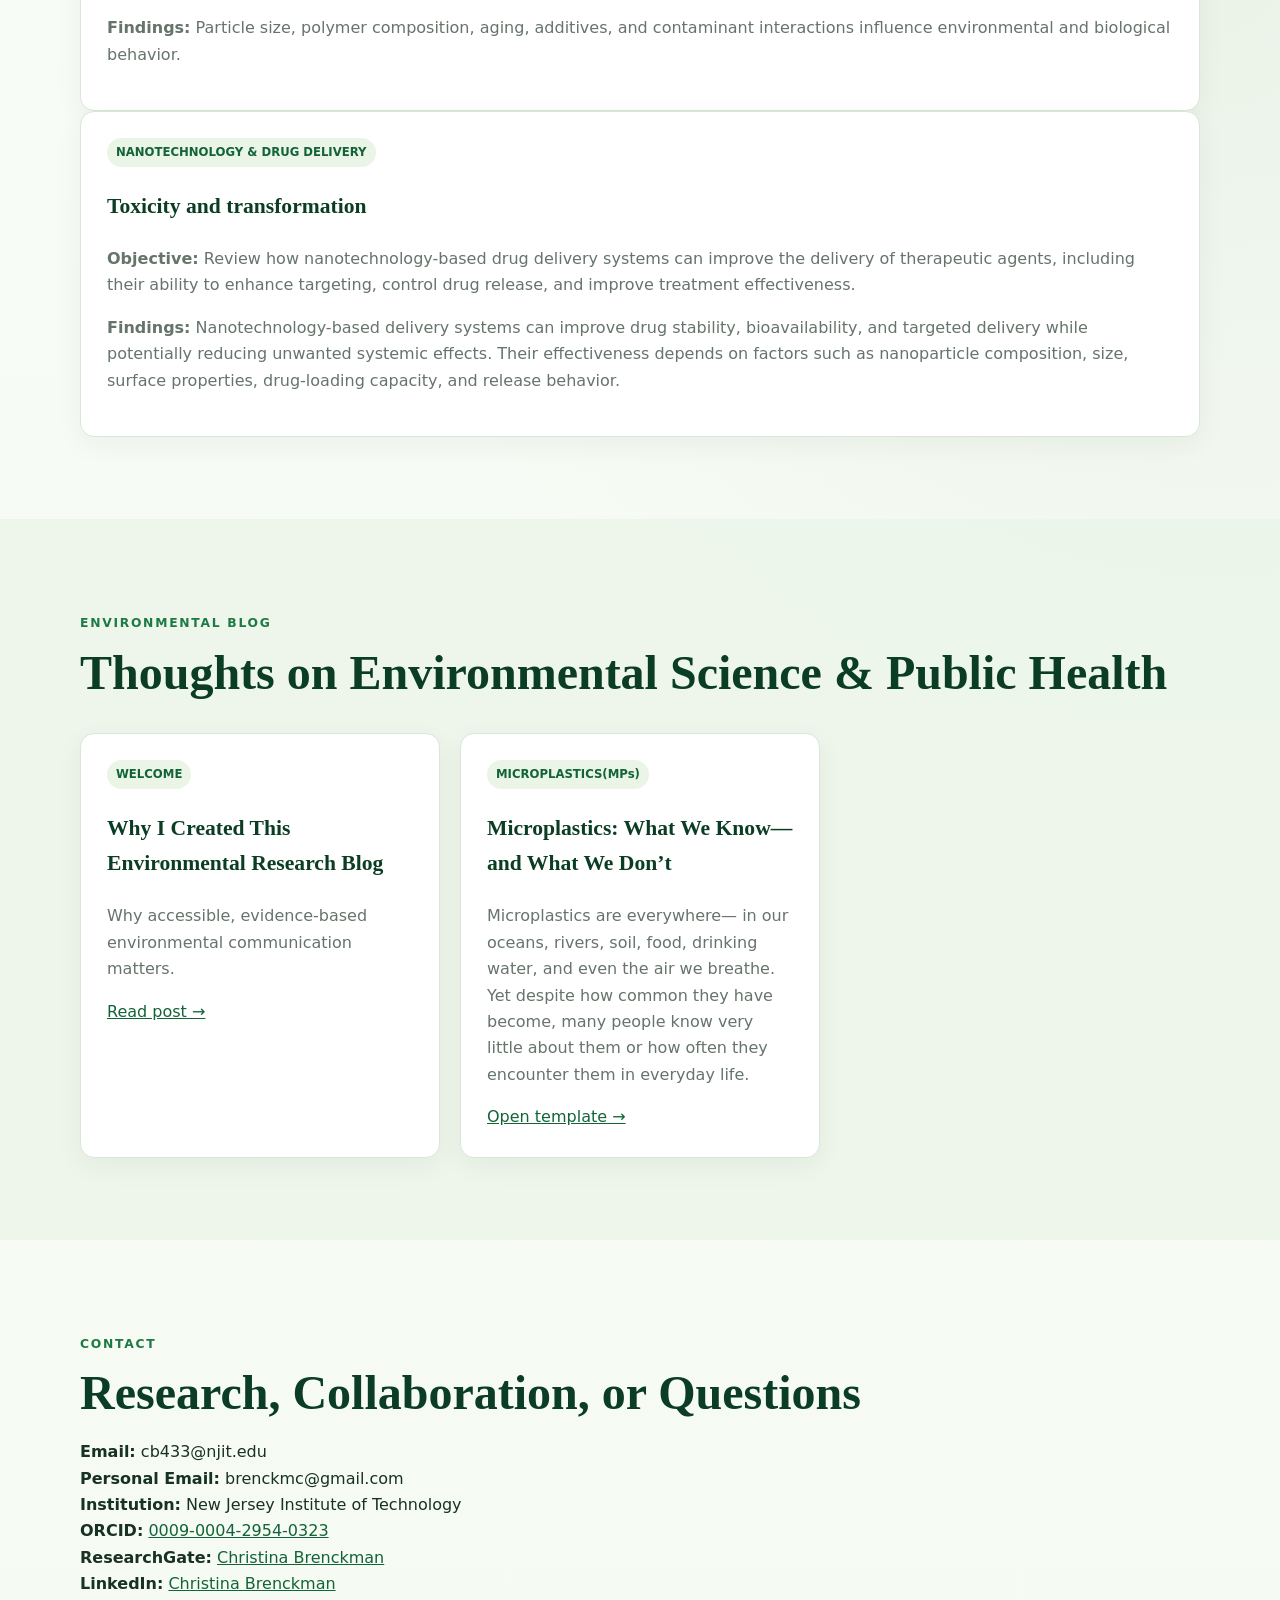
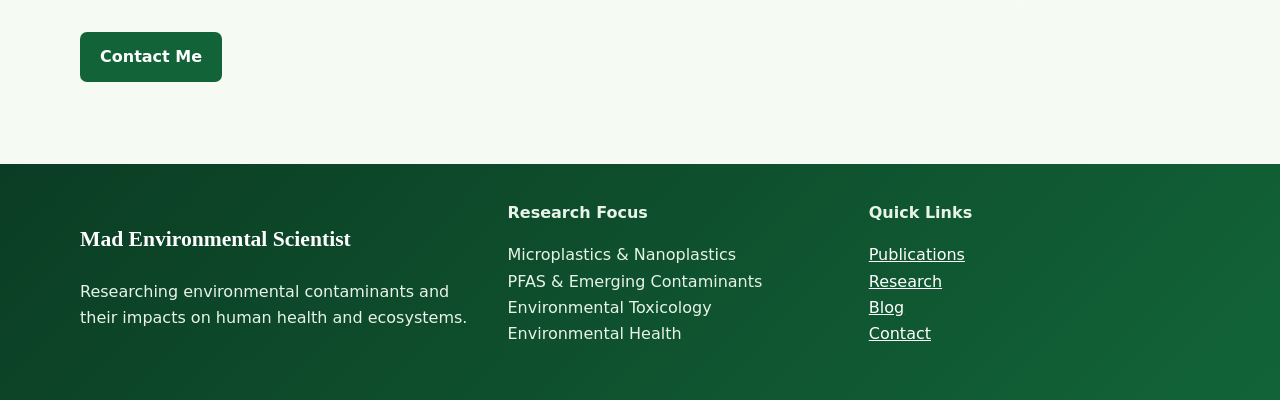
==== commit 758aa778: "Update index.html" ====
--- a/index.html
+++ b/index.html
@@ -13,7 +13,5 @@
   <h3>Environmental Fate, Biological Interactions & Toxicity</h3>
   <p><strong>Objective:</strong> Examine the environmental fate, transformations, biological interactions, exposure pathways, and toxicity mechanisms of engineered nanoparticles.</p>
   <p><strong>Findings:</strong> Engineered nanoparticle toxicity is influenced by particle size, surface properties, environmental transformations, exposure conditions, and biological interactions. These factors affect nanoparticle uptake, distribution, cellular responses, and potential human and ecological health effects.</p>
-  <div class="links">
-    <a href="https://doi.org/10.3390/ijerph23091103" target="_blank">View Publication</a>
   </div>
 </div><div class="card"><span class="pill">MICROPLASTICS + PFAS</span><h3>Combined environmental exposures</h3><p><strong>Objective:</strong> Examine how PFAS and microplastics interact and how these interactions influence environmental behavior and exposure.</p><p><strong>Findings:</strong> Sorption and co-exposure depend on polymer characteristics, PFAS chemistry, environmental conditions, aging, and biological context.</p></div><div class="card"><span class="pill">HARMFUL ALGAL BLOOMS</span><h3>Environmental drivers and health impacts</h3><p><strong>Objective:</strong> Evaluate drivers, impacts, monitoring methods, and management strategies.</p><p><strong>Findings:</strong> Nutrient enrichment, warming, hydrologic conditions, and ecosystem change contribute to bloom risk and associated health concerns.</p></div><div class="card"><span class="pill">PLASTIC POLLUTION</span><h3>Risk across aquatic systems</h3><p><strong>Objective:</strong> Understand persistence, transport, exposure, and risk from plastic pollution.</p><p><strong>Findings:</strong> Particle size, polymer composition, aging, additives, and contaminant interactions influence environmental and biological behavior.</p></div><div class="card"><span class="pill">NANOTECHNOLOGY & DRUG DELIVERY</span><h3>Toxicity and transformation</h3><p><strong>Objective:</strong> Review how nanotechnology-based drug delivery systems can improve the delivery of therapeutic agents, including their ability to enhance targeting, control drug release, and improve treatment effectiveness.</p><p><strong>Findings:</strong> Nanotechnology-based delivery systems can improve drug stability, bioavailability, and targeted delivery while potentially reducing unwanted systemic effects. Their effectiveness depends on factors such as nanoparticle composition, size, surface properties, drug-loading capacity, and release behavior.</p></div></div></div></section><section id="blog" class="section alt"><div class="container"><p class="label">ENVIRONMENTAL BLOG</p><h2>Thoughts on Environmental Science & Public Health</h2><div class="blog-grid"><div class="card"><span class="pill">WELCOME</span><h3>Why I Created This Environmental Research Blog</h3><p>Why accessible, evidence-based environmental communication matters.</p><a href="blog/why-i-created-this-blog.html">Read post →</a></div><div class="card"><span class="pill">MICROPLASTICS(MPs)</span><h3>Microplastics: What We Know—and What We Don’t</h3><p>Microplastics are everywhere— in our oceans, rivers, soil, food, drinking water, and even the air we breathe. Yet despite how common they have become, many people know very little about them or how often they encounter them in everyday life.</p><a href="blog/post-template.html">Open template →</a></div></div></div></section><section id="contact" class="section"><div class="container"><p class="label">CONTACT</p><h2>Research, Collaboration, or Questions</h2><p><strong>Email:</strong> cb433@njit.edu<br><strong>Personal Email:</strong> brenckmc@gmail.com<br><strong>Institution:</strong> New Jersey Institute of Technology<br><strong>ORCID:</strong> <a href="https://orcid.org/0009-0004-2954-0323" target="_blank">0009-0004-2954-0323</a><br><strong>ResearchGate:</strong> <a href="https://www.researchgate.net/profile/Christina_Brenckman?ev=hdr_xprf" target="_blank">Christina Brenckman</a><br><strong>LinkedIn:</strong> <a href="https://www.linkedin.com/in/christina-brenckman/" target="_blank">Christina Brenckman</a></p><a class="btn" href="mailto:brenckmc@gmail.com">Contact Me</a></div></section></main><footer><div class="container footer-grid"><div><h3 style="color:white">Mad Environmental Scientist</h3><p>Researching environmental contaminants and their impacts on human health and ecosystems.</p></div><div><strong>Research Focus</strong><p>Microplastics & Nanoplastics<br>PFAS & Emerging Contaminants<br>Environmental Toxicology<br>Environmental Health</p></div><div><strong>Quick Links</strong><p><a href="#publications">Publications</a><br><a href="#research">Research</a><br><a href="#blog">Blog</a><br><a href="#contact">Contact</a></p></div></div></footer></body></html>
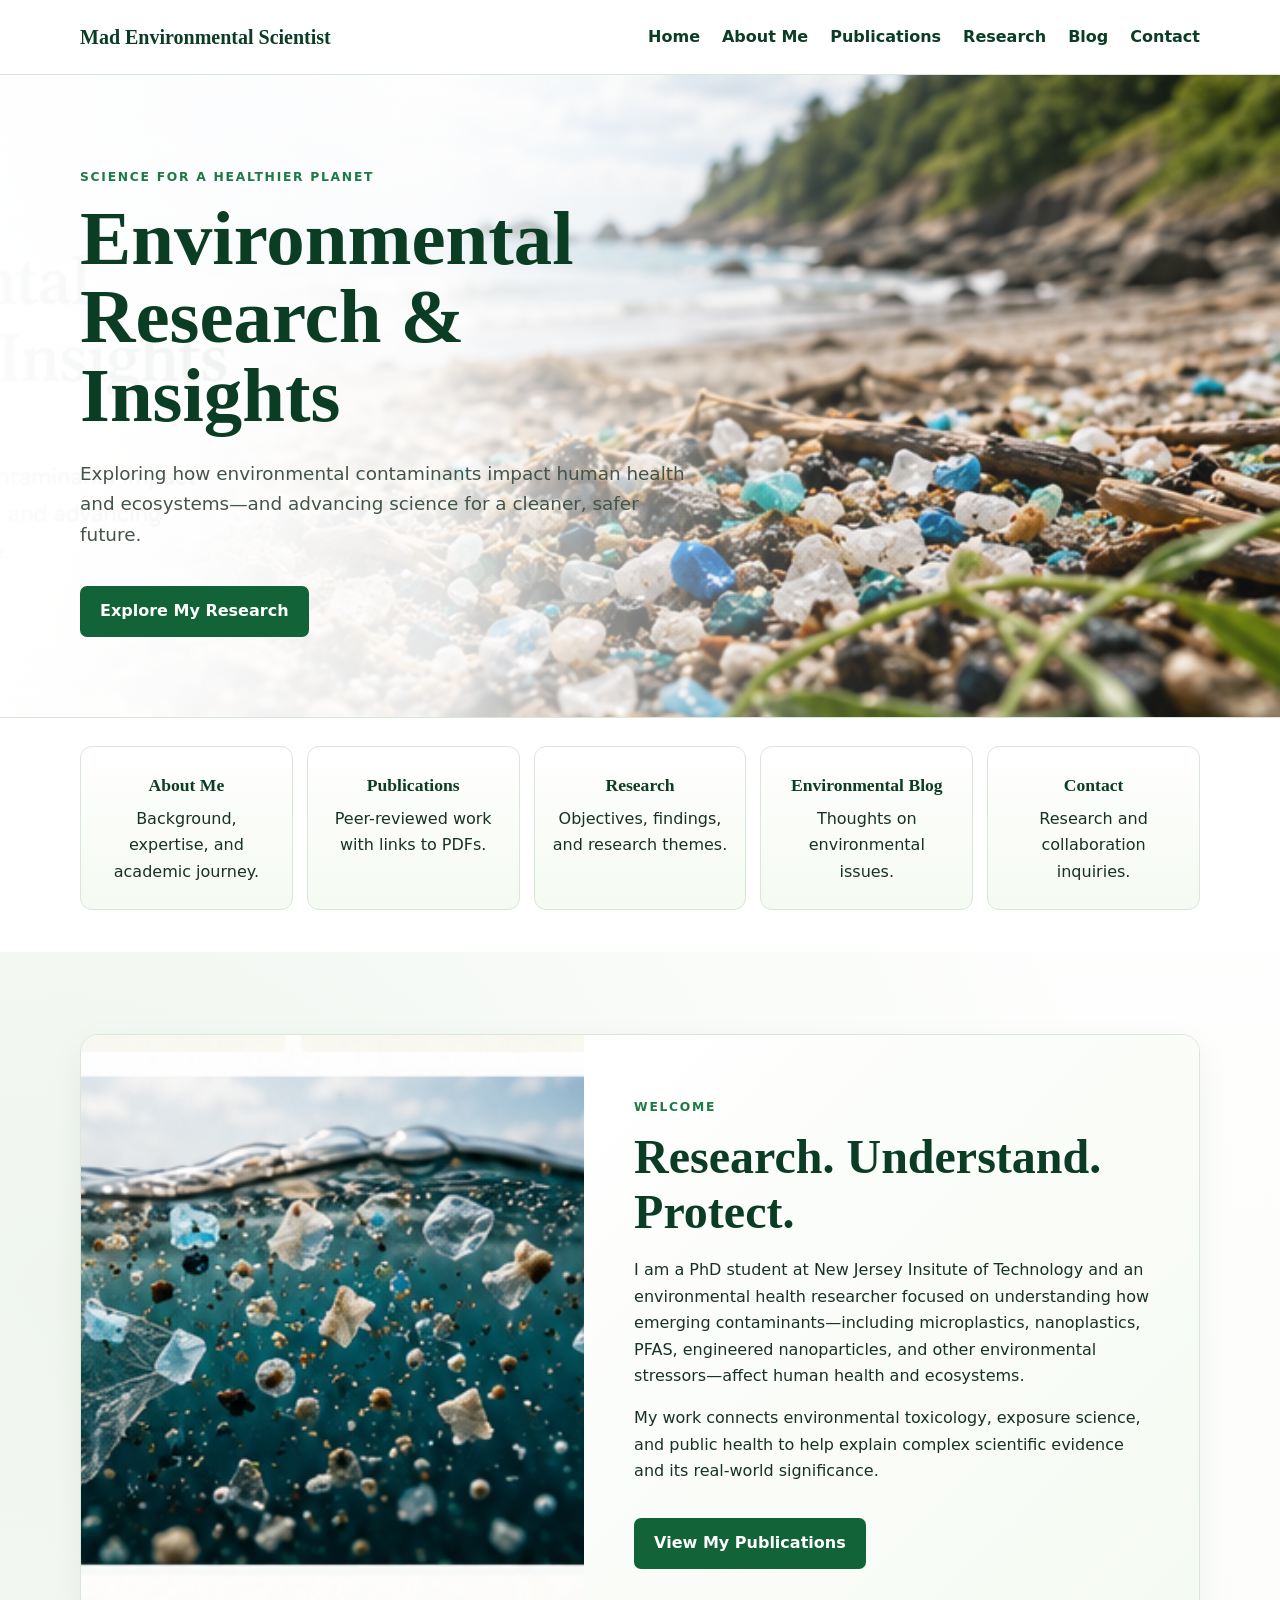
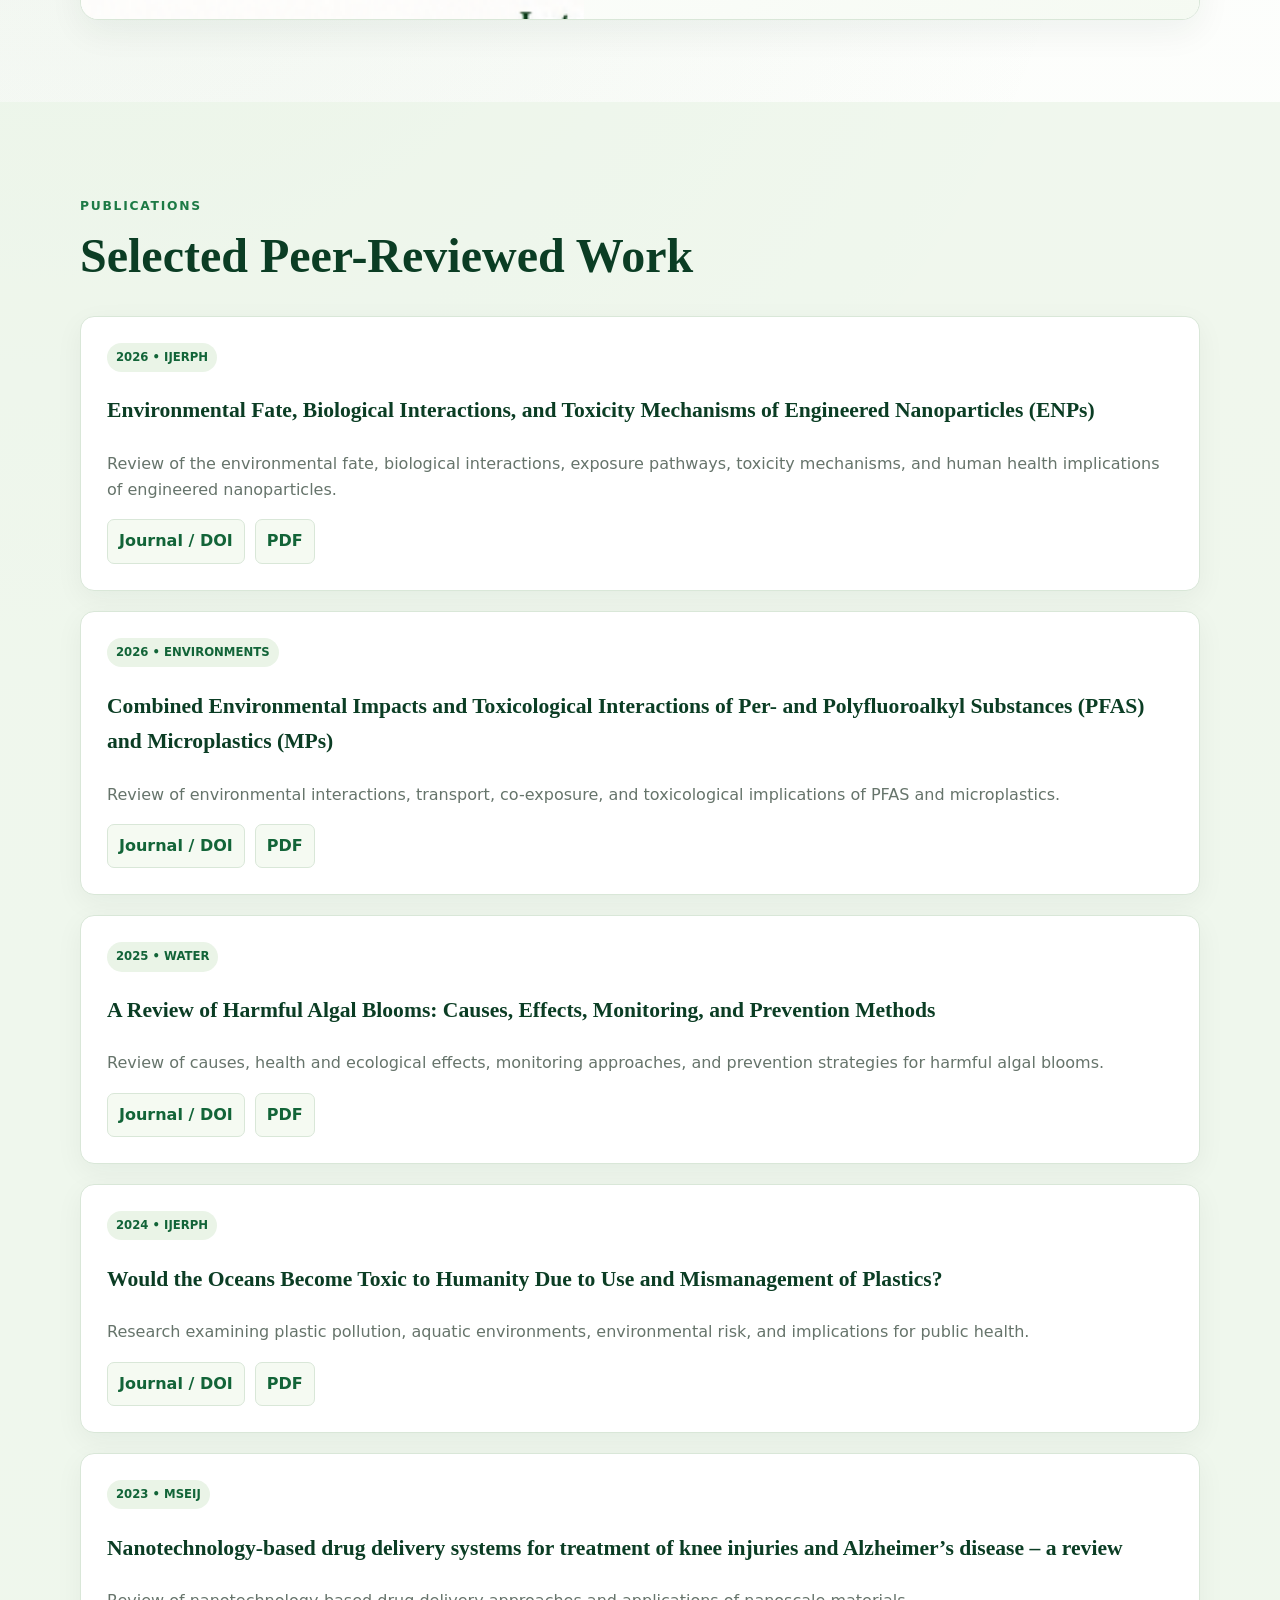
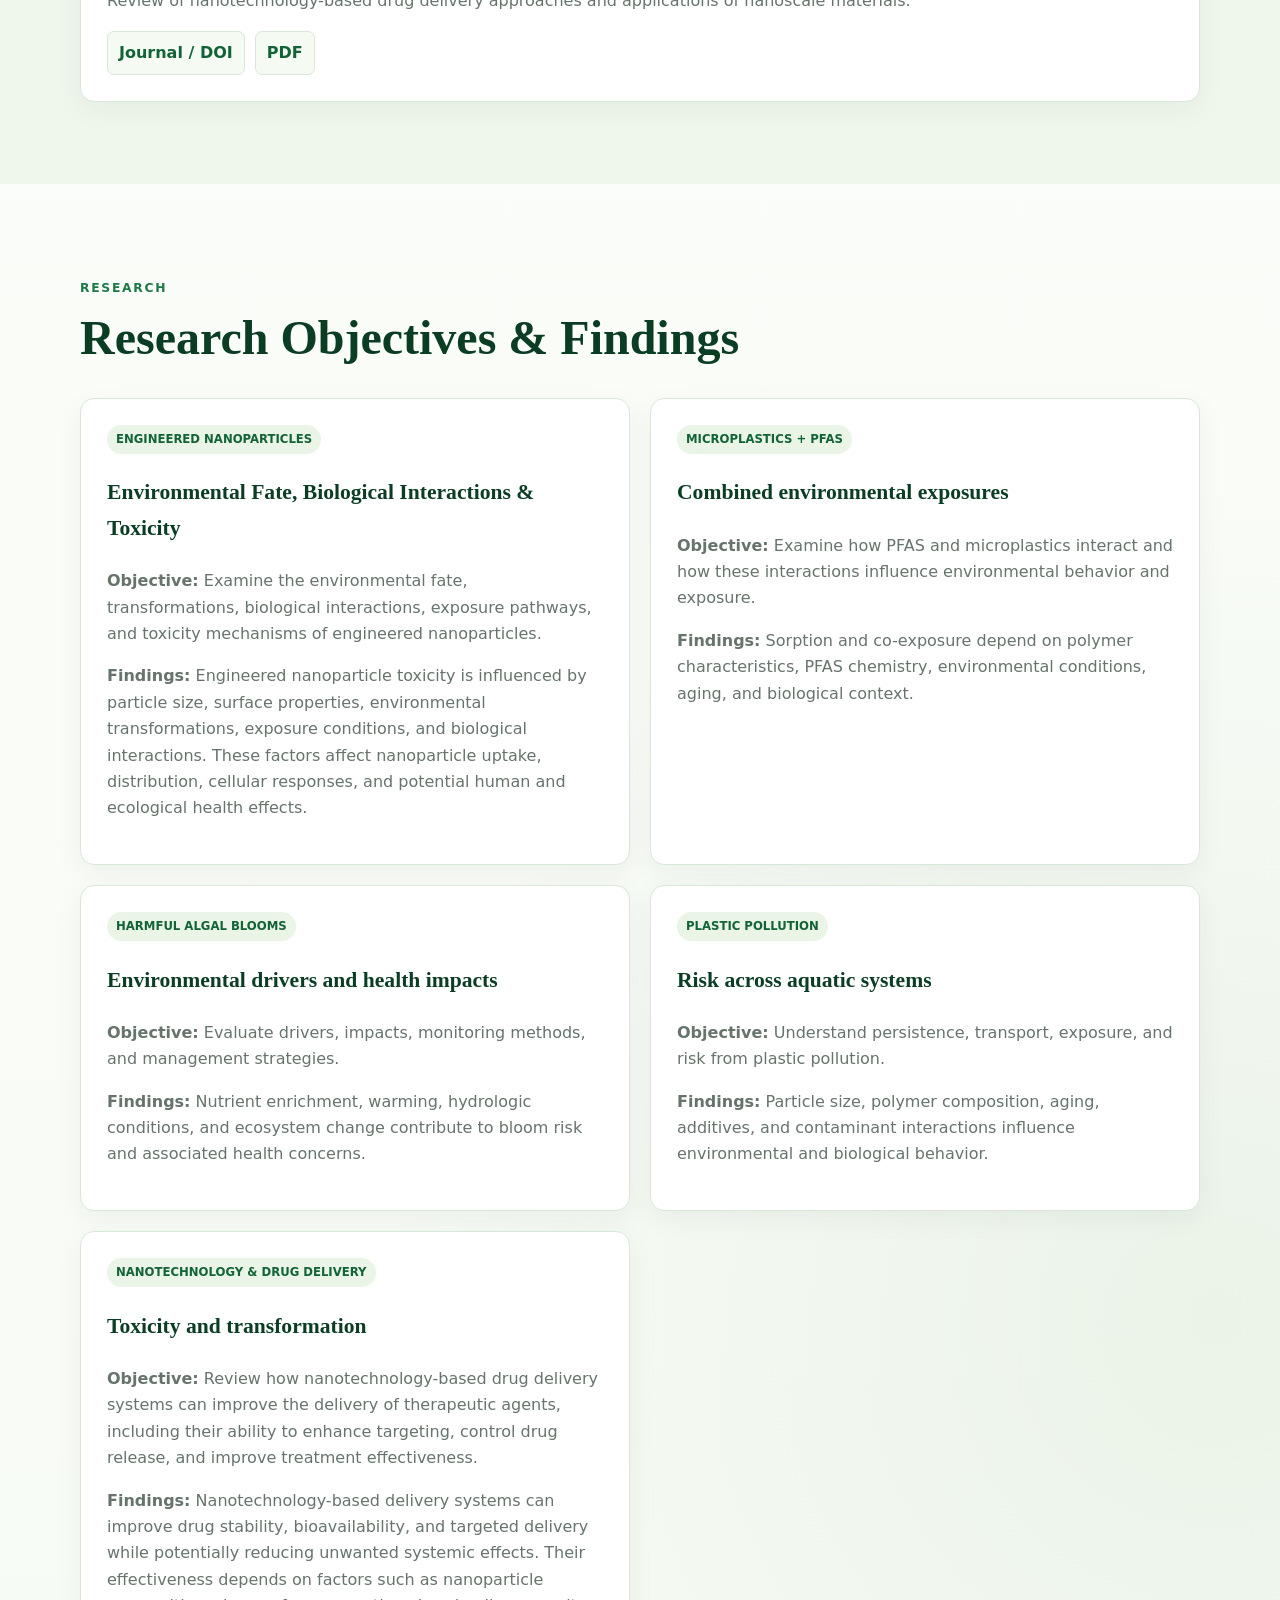
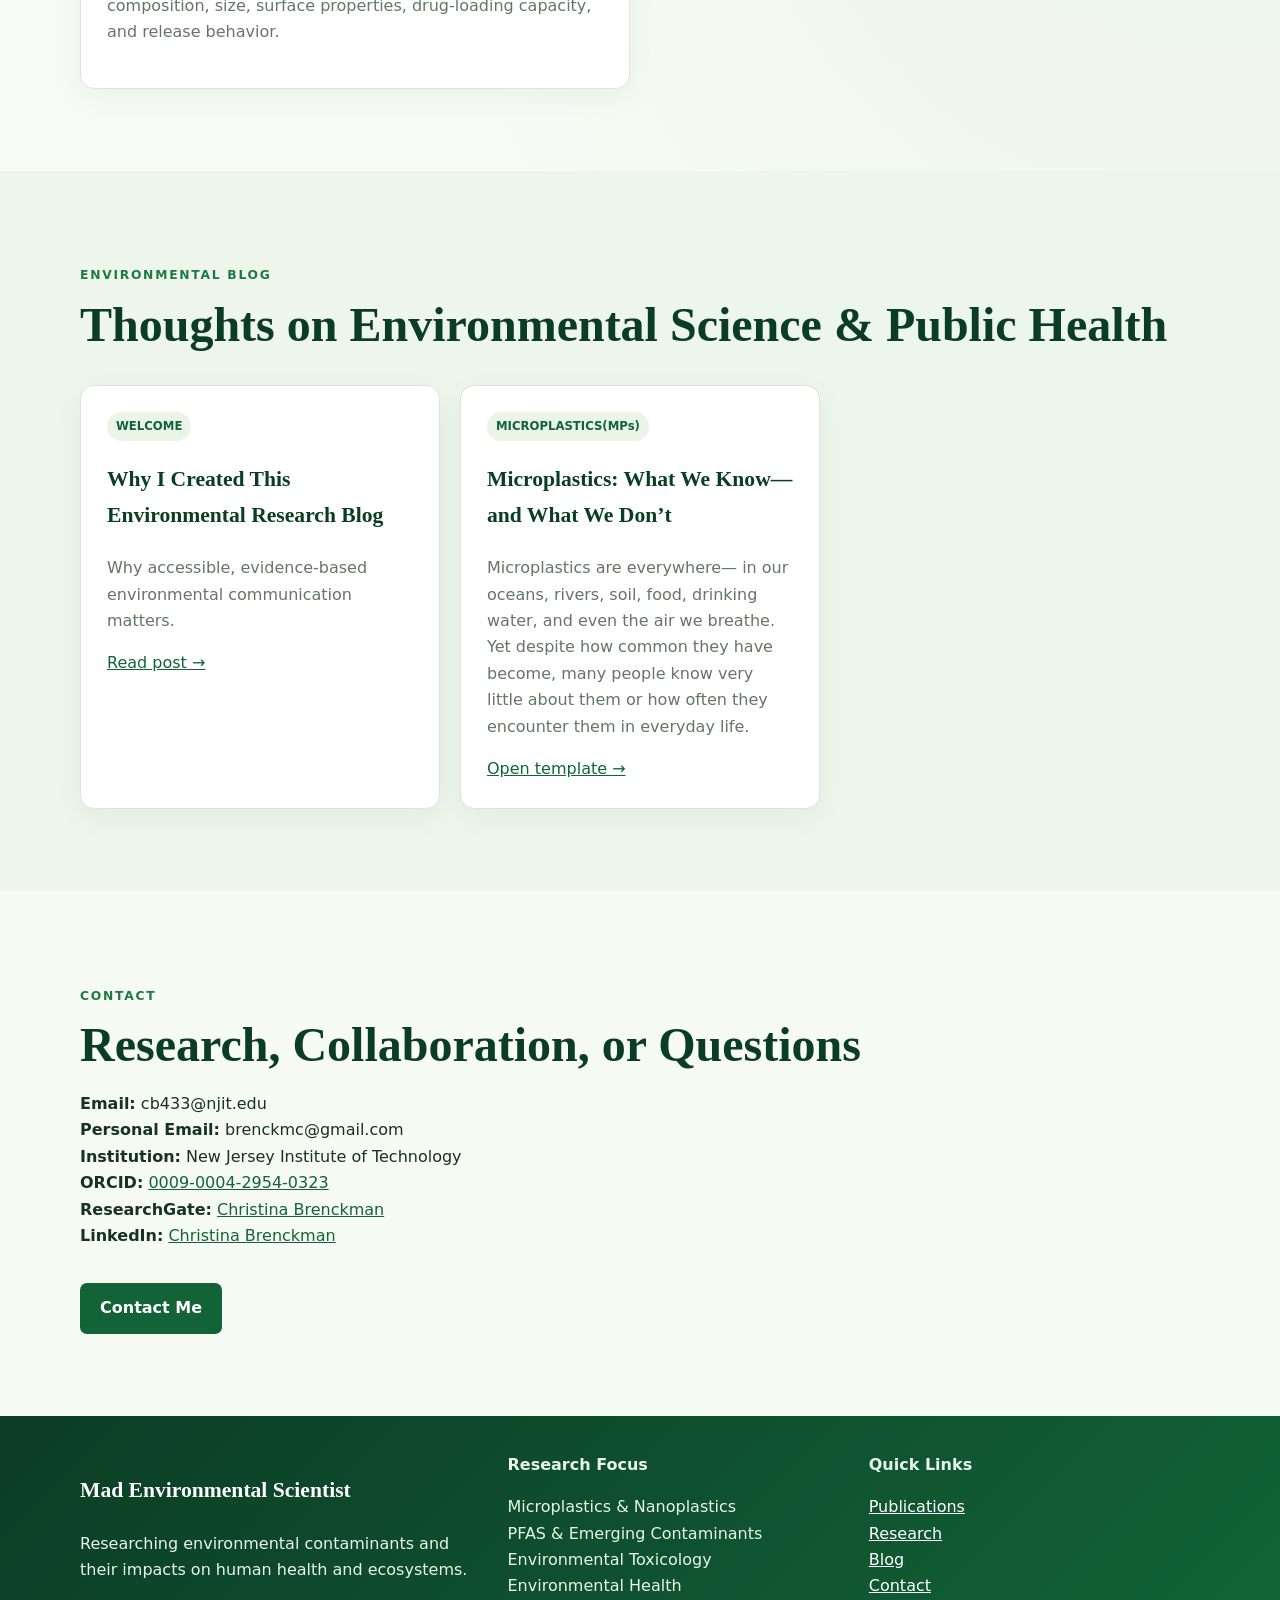
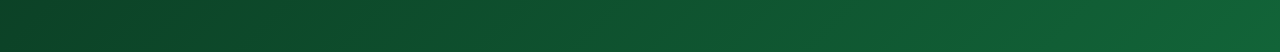
==== commit 2654cd16: "Update index.html" ====
--- a/index.html
+++ b/index.html
@@ -12,6 +12,6 @@
   <span class="pill">ENGINEERED NANOPARTICLES</span>
   <h3>Environmental Fate, Biological Interactions & Toxicity</h3>
   <p><strong>Objective:</strong> Examine the environmental fate, transformations, biological interactions, exposure pathways, and toxicity mechanisms of engineered nanoparticles.</p>
-  <p><strong>Findings:</strong> Engineered nanoparticle toxicity is influenced by particle size, surface properties, environmental transformations, exposure conditions, and biological interactions. These factors affect nanoparticle uptake, distribution, cellular responses, and potential human and ecological health effects.</p>
+  <p><strong>Findings:</strong> Engineered nanoparticle toxicity is influenced by particle size, surface properties, environmental transformations, exposure conditions, and biological interactions. These factors affect nanoparticle uptake, distribution, cellular responses, and potential human and ecological health effects.</p>  <div class="links">
   </div>
 </div><div class="card"><span class="pill">MICROPLASTICS + PFAS</span><h3>Combined environmental exposures</h3><p><strong>Objective:</strong> Examine how PFAS and microplastics interact and how these interactions influence environmental behavior and exposure.</p><p><strong>Findings:</strong> Sorption and co-exposure depend on polymer characteristics, PFAS chemistry, environmental conditions, aging, and biological context.</p></div><div class="card"><span class="pill">HARMFUL ALGAL BLOOMS</span><h3>Environmental drivers and health impacts</h3><p><strong>Objective:</strong> Evaluate drivers, impacts, monitoring methods, and management strategies.</p><p><strong>Findings:</strong> Nutrient enrichment, warming, hydrologic conditions, and ecosystem change contribute to bloom risk and associated health concerns.</p></div><div class="card"><span class="pill">PLASTIC POLLUTION</span><h3>Risk across aquatic systems</h3><p><strong>Objective:</strong> Understand persistence, transport, exposure, and risk from plastic pollution.</p><p><strong>Findings:</strong> Particle size, polymer composition, aging, additives, and contaminant interactions influence environmental and biological behavior.</p></div><div class="card"><span class="pill">NANOTECHNOLOGY & DRUG DELIVERY</span><h3>Toxicity and transformation</h3><p><strong>Objective:</strong> Review how nanotechnology-based drug delivery systems can improve the delivery of therapeutic agents, including their ability to enhance targeting, control drug release, and improve treatment effectiveness.</p><p><strong>Findings:</strong> Nanotechnology-based delivery systems can improve drug stability, bioavailability, and targeted delivery while potentially reducing unwanted systemic effects. Their effectiveness depends on factors such as nanoparticle composition, size, surface properties, drug-loading capacity, and release behavior.</p></div></div></div></section><section id="blog" class="section alt"><div class="container"><p class="label">ENVIRONMENTAL BLOG</p><h2>Thoughts on Environmental Science & Public Health</h2><div class="blog-grid"><div class="card"><span class="pill">WELCOME</span><h3>Why I Created This Environmental Research Blog</h3><p>Why accessible, evidence-based environmental communication matters.</p><a href="blog/why-i-created-this-blog.html">Read post →</a></div><div class="card"><span class="pill">MICROPLASTICS(MPs)</span><h3>Microplastics: What We Know—and What We Don’t</h3><p>Microplastics are everywhere— in our oceans, rivers, soil, food, drinking water, and even the air we breathe. Yet despite how common they have become, many people know very little about them or how often they encounter them in everyday life.</p><a href="blog/post-template.html">Open template →</a></div></div></div></section><section id="contact" class="section"><div class="container"><p class="label">CONTACT</p><h2>Research, Collaboration, or Questions</h2><p><strong>Email:</strong> cb433@njit.edu<br><strong>Personal Email:</strong> brenckmc@gmail.com<br><strong>Institution:</strong> New Jersey Institute of Technology<br><strong>ORCID:</strong> <a href="https://orcid.org/0009-0004-2954-0323" target="_blank">0009-0004-2954-0323</a><br><strong>ResearchGate:</strong> <a href="https://www.researchgate.net/profile/Christina_Brenckman?ev=hdr_xprf" target="_blank">Christina Brenckman</a><br><strong>LinkedIn:</strong> <a href="https://www.linkedin.com/in/christina-brenckman/" target="_blank">Christina Brenckman</a></p><a class="btn" href="mailto:brenckmc@gmail.com">Contact Me</a></div></section></main><footer><div class="container footer-grid"><div><h3 style="color:white">Mad Environmental Scientist</h3><p>Researching environmental contaminants and their impacts on human health and ecosystems.</p></div><div><strong>Research Focus</strong><p>Microplastics & Nanoplastics<br>PFAS & Emerging Contaminants<br>Environmental Toxicology<br>Environmental Health</p></div><div><strong>Quick Links</strong><p><a href="#publications">Publications</a><br><a href="#research">Research</a><br><a href="#blog">Blog</a><br><a href="#contact">Contact</a></p></div></div></footer></body></html>
